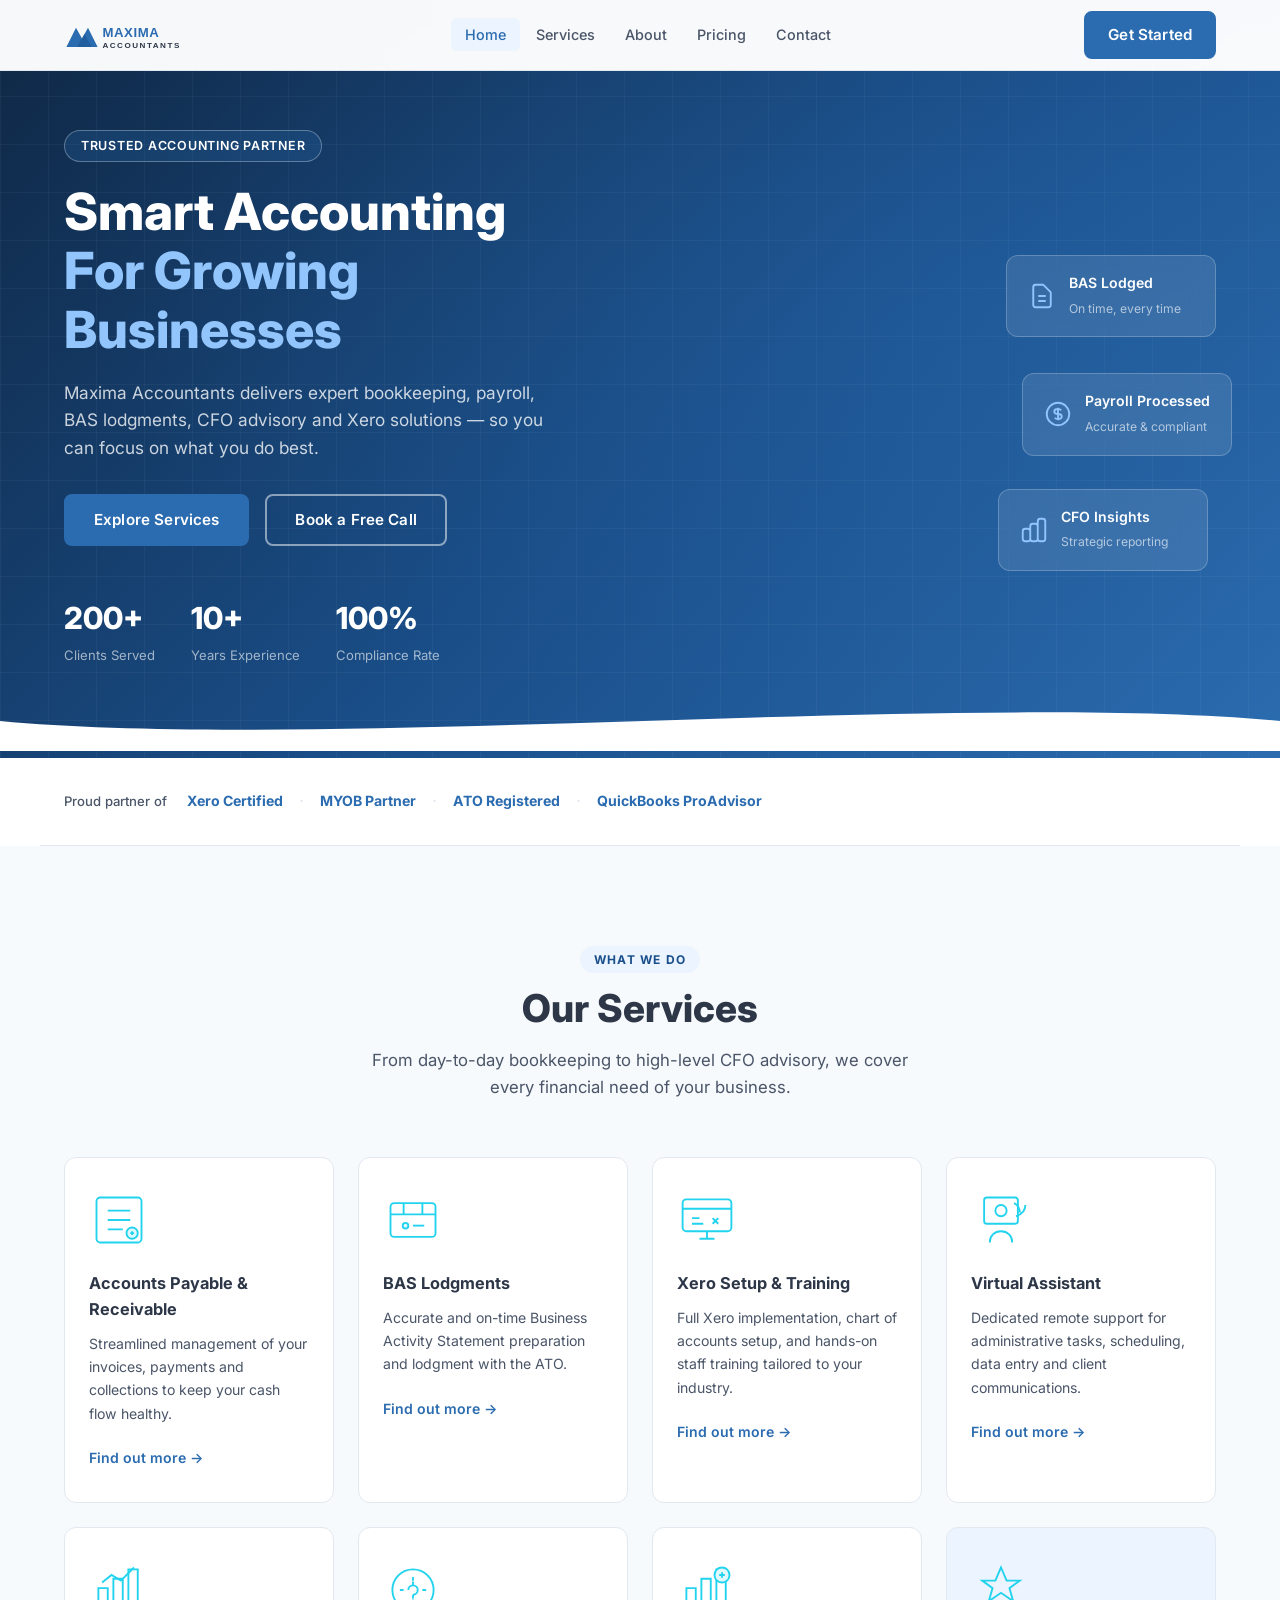
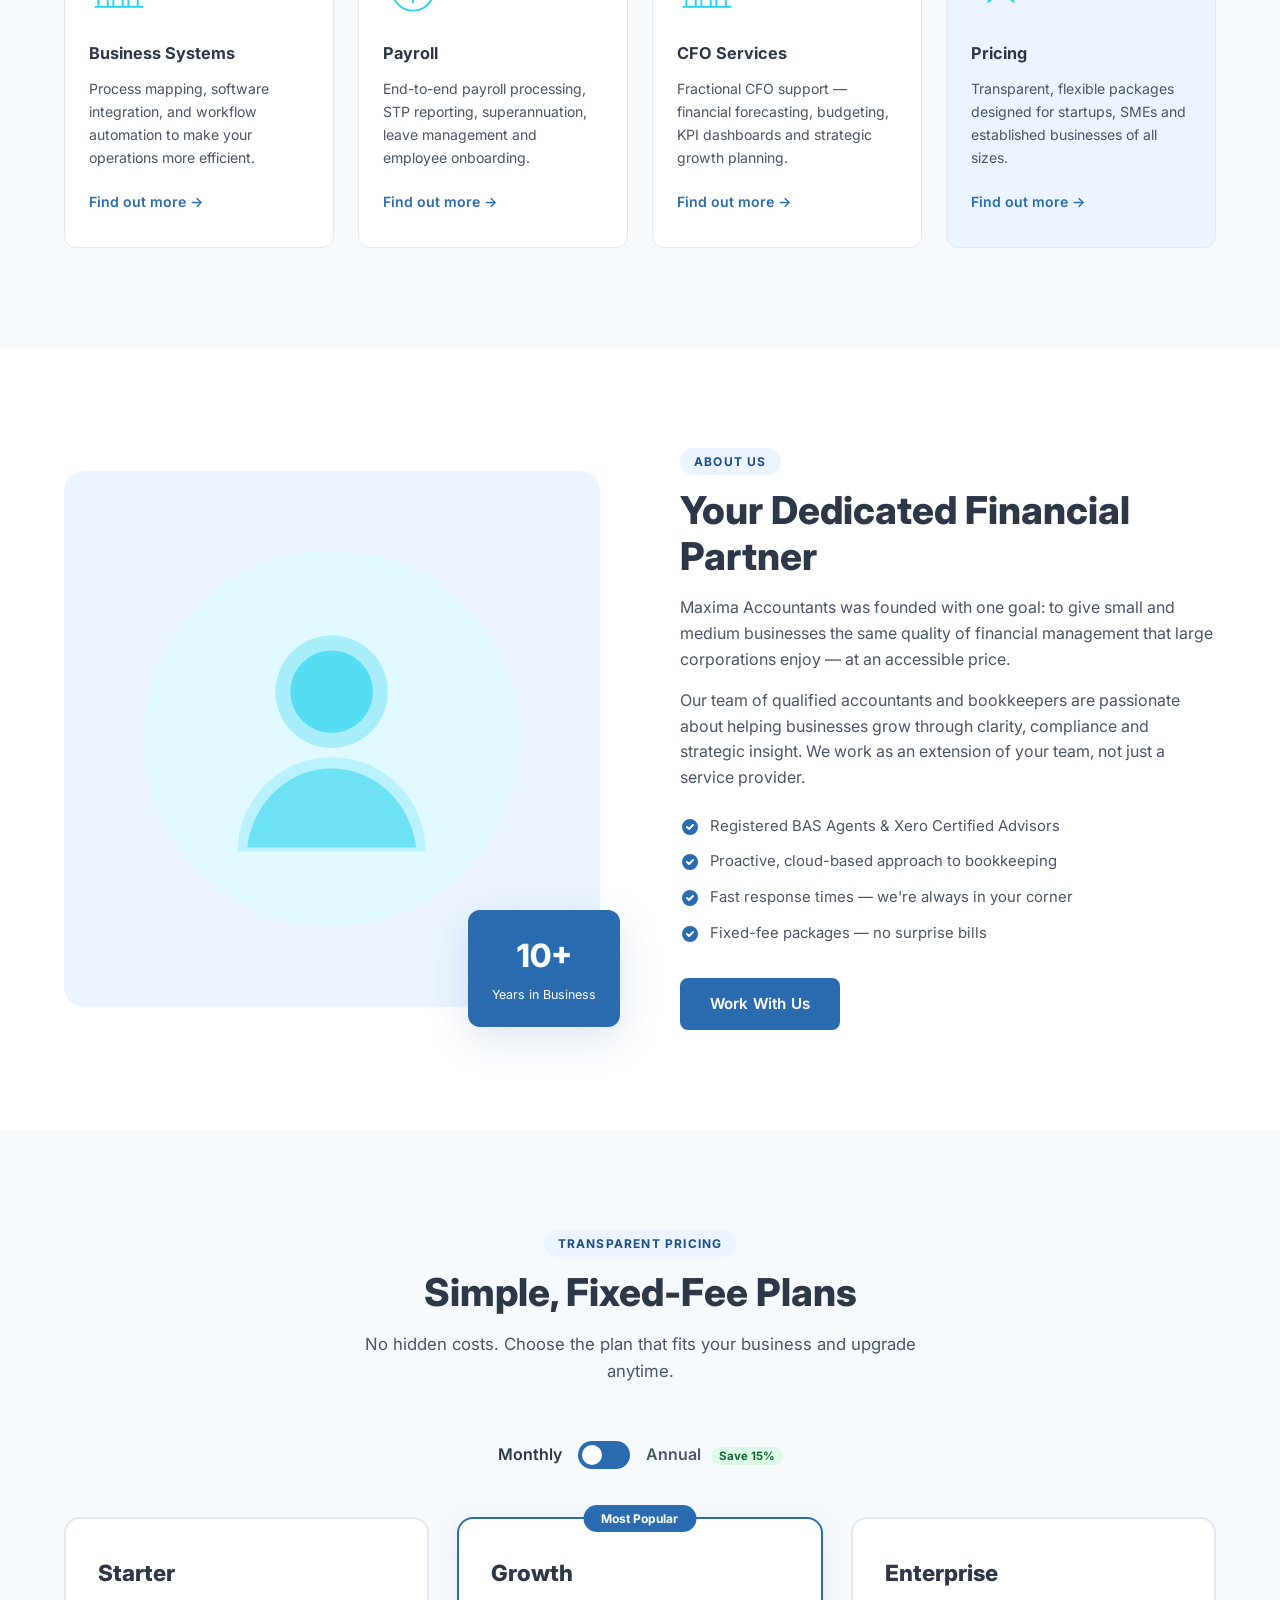
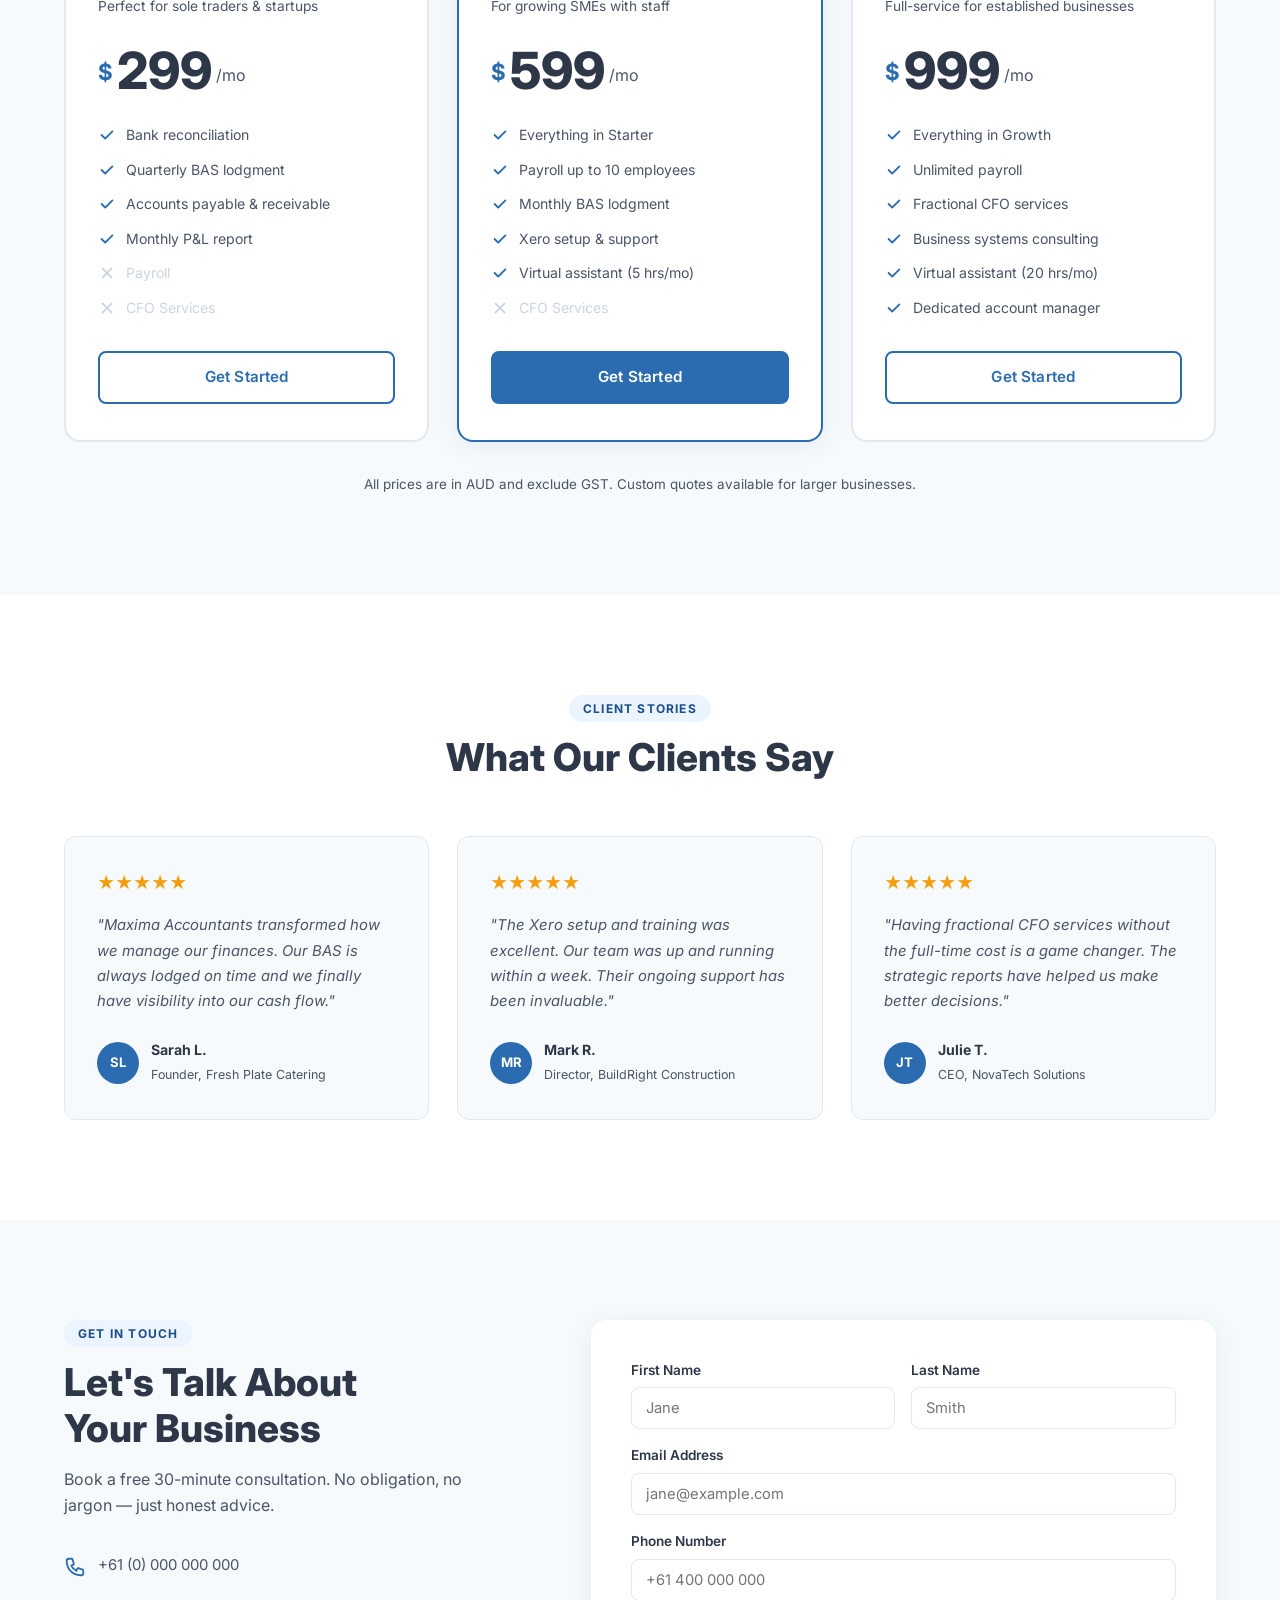
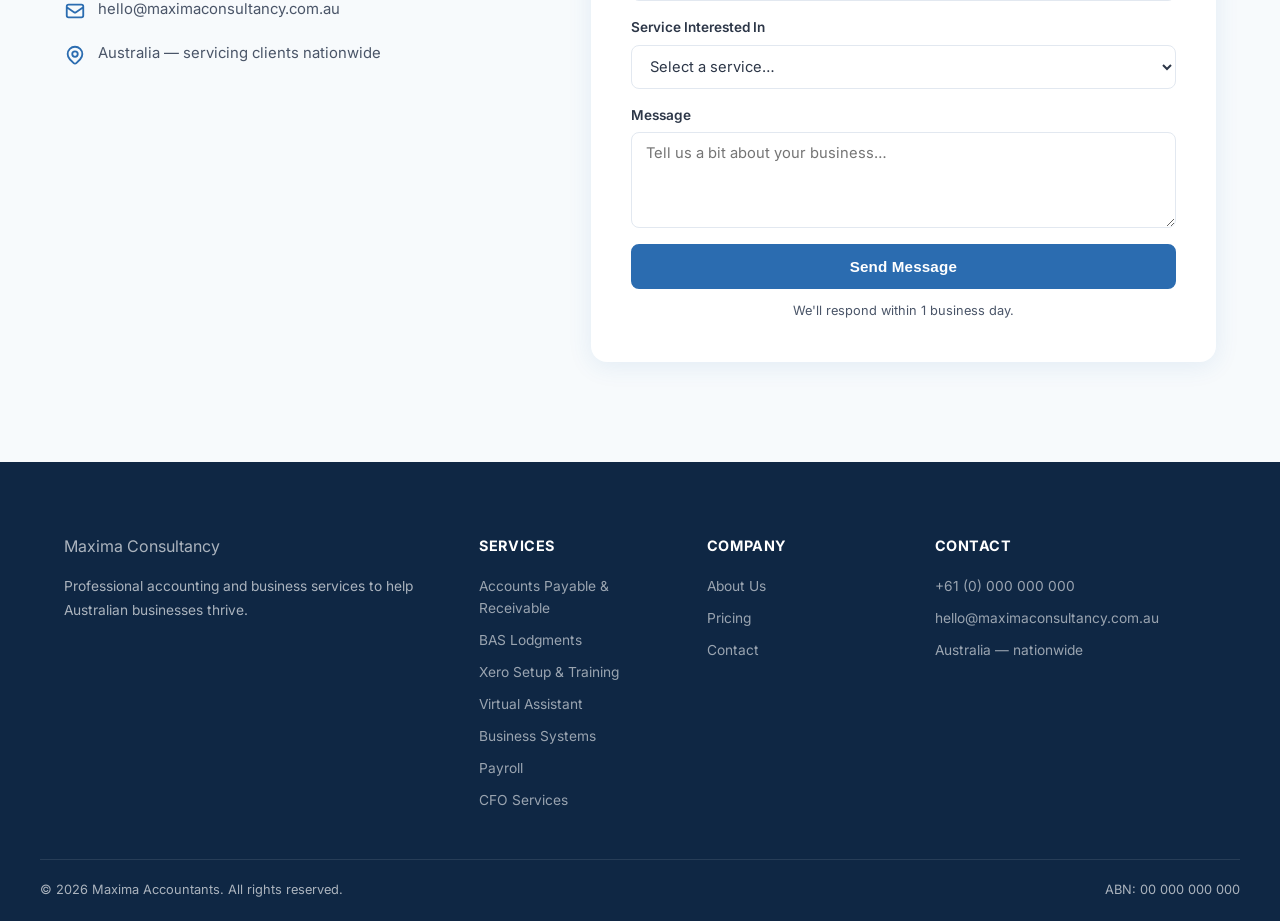
==== index.html @ d1ce7549 "Initial commit — Maxima Accountants website Full website with homepage, services tab page, and 7 ind" ====
<!DOCTYPE html>
<html lang="en">
<head>
  <meta charset="UTF-8" />
  <meta name="viewport" content="width=device-width, initial-scale=1.0"/>
  <title>Maxima Accountants – Accounting & Business Services</title>
  <meta name="description" content="Maxima Accountants provides professional accounting, bookkeeping, payroll, BAS lodgments, Xero setup, CFO services and more."/>
  <link rel="stylesheet" href="css/style.css"/>
  <link rel="preconnect" href="https://fonts.googleapis.com"/>
  <link href="https://fonts.googleapis.com/css2?family=Inter:wght@300;400;500;600;700;800&display=swap" rel="stylesheet"/>
</head>
<body>

  <!-- NAV -->
  <header class="header" id="header">
    <nav class="nav container">
      <a href="index.html" class="nav__logo">
        <img src="images/logo.svg" alt="Maxima Accountants" onerror="this.style.display='none';this.nextElementSibling.style.display='flex'"/>
        <span class="nav__logo-text" style="display:none">
          <span class="logo-max">MAXIMA</span>
          <small class="logo-sub">Accountants</small>
        </span>
      </a>
      <ul class="nav__menu" id="navMenu">
        <li><a href="#home" class="nav__link">Home</a></li>
        <li><a href="#services" class="nav__link">Services</a></li>
        <li><a href="#about" class="nav__link">About</a></li>
        <li><a href="#pricing" class="nav__link">Pricing</a></li>
        <li><a href="#contact" class="nav__link">Contact</a></li>
      </ul>
      <a href="#contact" class="btn btn--primary nav__cta">Get Started</a>
      <button class="nav__toggle" id="navToggle" aria-label="Toggle menu">
        <span></span><span></span><span></span>
      </button>
    </nav>
  </header>

  <!-- HERO -->
  <section class="hero" id="home">
    <div class="hero__bg"></div>
    <div class="container hero__content">
      <div class="hero__text">
        <span class="hero__badge">Trusted Accounting Partner</span>
        <h1 class="hero__title">Smart Accounting<br/><span>For Growing Businesses</span></h1>
        <p class="hero__desc">Maxima Accountants delivers expert bookkeeping, payroll, BAS lodgments, CFO advisory and Xero solutions — so you can focus on what you do best.</p>
        <div class="hero__actions">
          <a href="#services" class="btn btn--primary">Explore Services</a>
          <a href="#contact" class="btn btn--outline">Book a Free Call</a>
        </div>
        <div class="hero__stats">
          <div class="stat"><strong>200+</strong><span>Clients Served</span></div>
          <div class="stat"><strong>10+</strong><span>Years Experience</span></div>
          <div class="stat"><strong>100%</strong><span>Compliance Rate</span></div>
        </div>
      </div>
      <div class="hero__visual">
        <div class="hero__card hero__card--1">
          <svg viewBox="0 0 24 24" fill="none" stroke="currentColor" stroke-width="1.5"><path d="M9 12h6m-6 4h6m2 5H7a2 2 0 01-2-2V5a2 2 0 012-2h5.586a1 1 0 01.707.293l5.414 5.414a1 1 0 01.293.707V19a2 2 0 01-2 2z"/></svg>
          <div><strong>BAS Lodged</strong><small>On time, every time</small></div>
        </div>
        <div class="hero__card hero__card--2">
          <svg viewBox="0 0 24 24" fill="none" stroke="currentColor" stroke-width="1.5"><path d="M12 8c-1.657 0-3 .895-3 2s1.343 2 3 2 3 .895 3 2-1.343 2-3 2m0-8c1.11 0 2.08.402 2.599 1M12 8V7m0 1v8m0 0v1m0-1c-1.11 0-2.08-.402-2.599-1M21 12a9 9 0 11-18 0 9 9 0 0118 0z"/></svg>
          <div><strong>Payroll Processed</strong><small>Accurate & compliant</small></div>
        </div>
        <div class="hero__card hero__card--3">
          <svg viewBox="0 0 24 24" fill="none" stroke="currentColor" stroke-width="1.5"><path d="M9 19v-6a2 2 0 00-2-2H5a2 2 0 00-2 2v6a2 2 0 002 2h2a2 2 0 002-2zm0 0V9a2 2 0 012-2h2a2 2 0 012 2v10m-6 0a2 2 0 002 2h2a2 2 0 002-2m0 0V5a2 2 0 012-2h2a2 2 0 012 2v14a2 2 0 01-2 2h-2a2 2 0 01-2-2z"/></svg>
          <div><strong>CFO Insights</strong><small>Strategic reporting</small></div>
        </div>
      </div>
    </div>
    <div class="hero__wave">
      <svg viewBox="0 0 1440 80" preserveAspectRatio="none"><path d="M0,40 C360,80 1080,0 1440,40 L1440,80 L0,80 Z" fill="#ffffff"/></svg>
    </div>
  </section>

  <!-- TRUST BAR -->
  <section class="trust container">
    <p class="trust__label">Proud partner of</p>
    <div class="trust__logos">
      <span class="trust__logo">Xero Certified</span>
      <span class="trust__sep">·</span>
      <span class="trust__logo">MYOB Partner</span>
      <span class="trust__sep">·</span>
      <span class="trust__logo">ATO Registered</span>
      <span class="trust__sep">·</span>
      <span class="trust__logo">QuickBooks ProAdvisor</span>
    </div>
  </section>

  <!-- SERVICES -->
  <section class="services" id="services">
    <div class="container">
      <div class="section-header">
        <span class="section-badge">What We Do</span>
        <h2 class="section-title">Our Services</h2>
        <p class="section-desc">From day-to-day bookkeeping to high-level CFO advisory, we cover every financial need of your business.</p>
      </div>
      <div class="services__grid">

        <div class="service-card" data-service="accounts">
          <div class="service-card__icon">
            <svg viewBox="0 0 64 64" fill="none" stroke="#22d3ee" stroke-width="2">
              <rect x="8" y="8" width="48" height="48" rx="4"/>
              <path d="M20 32h24M20 22h24M20 42h16"/>
              <circle cx="46" cy="46" r="6" fill="#e0f9ff" stroke="#22d3ee"/>
              <path d="M44 46h4M46 44v4"/>
            </svg>
          </div>
          <h3>Accounts Payable &amp; Receivable</h3>
          <p>Streamlined management of your invoices, payments and collections to keep your cash flow healthy.</p>
          <a href="services/accounts.html" class="service-card__link">Find out more →</a>
        </div>

        <div class="service-card" data-service="bas">
          <div class="service-card__icon">
            <svg viewBox="0 0 64 64" fill="none" stroke="#22d3ee" stroke-width="2">
              <rect x="8" y="14" width="48" height="36" rx="4"/>
              <path d="M8 26h48M22 14v12M42 14v12"/>
              <circle cx="24" cy="38" r="3" fill="#e0f9ff" stroke="#22d3ee"/>
              <path d="M32 38h12"/>
            </svg>
          </div>
          <h3>BAS Lodgments</h3>
          <p>Accurate and on-time Business Activity Statement preparation and lodgment with the ATO.</p>
          <a href="services/bas.html" class="service-card__link">Find out more →</a>
        </div>

        <div class="service-card" data-service="xero">
          <div class="service-card__icon">
            <svg viewBox="0 0 64 64" fill="none" stroke="#22d3ee" stroke-width="2">
              <rect x="6" y="10" width="52" height="34" rx="4"/>
              <path d="M6 20h52M16 30h8M16 36h12M38 30l6 6M44 30l-6 6"/>
              <path d="M24 52h16M32 44v8"/>
            </svg>
          </div>
          <h3>Xero Setup &amp; Training</h3>
          <p>Full Xero implementation, chart of accounts setup, and hands-on staff training tailored to your industry.</p>
          <a href="services/xero.html" class="service-card__link">Find out more →</a>
        </div>

        <div class="service-card" data-service="virtual">
          <div class="service-card__icon">
            <svg viewBox="0 0 64 64" fill="none" stroke="#22d3ee" stroke-width="2">
              <rect x="14" y="8" width="36" height="28" rx="3"/>
              <circle cx="32" cy="22" r="6"/>
              <path d="M20 56c0-7 5-12 12-12s12 5 12 12"/>
              <path d="M46 14c4 2 6 6 6 10M48 28c6-2 10-6 10-12"/>
            </svg>
          </div>
          <h3>Virtual Assistant</h3>
          <p>Dedicated remote support for administrative tasks, scheduling, data entry and client communications.</p>
          <a href="services/virtual.html" class="service-card__link">Find out more →</a>
        </div>

        <div class="service-card" data-service="business">
          <div class="service-card__icon">
            <svg viewBox="0 0 64 64" fill="none" stroke="#22d3ee" stroke-width="2">
              <path d="M10 50 L10 30 L20 30 L20 50"/>
              <path d="M26 50 L26 20 L36 20 L36 50"/>
              <path d="M42 50 L42 10 L52 10 L52 50"/>
              <path d="M6 50h52"/>
              <path d="M14 24l10-8 10 6 14-14"/>
            </svg>
          </div>
          <h3>Business Systems</h3>
          <p>Process mapping, software integration, and workflow automation to make your operations more efficient.</p>
          <a href="services/business.html" class="service-card__link">Find out more →</a>
        </div>

        <div class="service-card" data-service="payroll">
          <div class="service-card__icon">
            <svg viewBox="0 0 64 64" fill="none" stroke="#22d3ee" stroke-width="2">
              <circle cx="32" cy="32" r="22"/>
              <path d="M32 18v4M32 42v4M18 32h4M42 32h4"/>
              <path d="M27 32c0-2.8 2.2-5 5-5s5 2.2 5 5-2.2 5-5 5"/>
              <path d="M32 27v-4M32 41v-4"/>
            </svg>
          </div>
          <h3>Payroll</h3>
          <p>End-to-end payroll processing, STP reporting, superannuation, leave management and employee onboarding.</p>
          <a href="services/payroll.html" class="service-card__link">Find out more →</a>
        </div>

        <div class="service-card" data-service="cfo">
          <div class="service-card__icon">
            <svg viewBox="0 0 64 64" fill="none" stroke="#22d3ee" stroke-width="2">
              <path d="M10 50 L10 30 L20 30 L20 50"/>
              <path d="M26 50 L26 20 L36 20 L36 50"/>
              <path d="M42 50 L42 10 L52 10 L52 50"/>
              <path d="M6 50h52"/>
              <circle cx="48" cy="16" r="8" fill="#e0f9ff" stroke="#22d3ee"/>
              <path d="M45 16h6M48 13v6"/>
            </svg>
          </div>
          <h3>CFO Services</h3>
          <p>Fractional CFO support — financial forecasting, budgeting, KPI dashboards and strategic growth planning.</p>
          <a href="services/cfo.html" class="service-card__link">Find out more →</a>
        </div>

        <div class="service-card service-card--cta" data-service="pricing">
          <div class="service-card__icon">
            <svg viewBox="0 0 64 64" fill="none" stroke="#22d3ee" stroke-width="2">
              <path d="M32 8l6 14h14l-11 8 4 14-13-9-13 9 4-14L12 22h14z"/>
            </svg>
          </div>
          <h3>Pricing</h3>
          <p>Transparent, flexible packages designed for startups, SMEs and established businesses of all sizes.</p>
          <a href="#pricing" class="service-card__link">Find out more →</a>
        </div>

      </div>
    </div>
  </section>

  <!-- ABOUT -->
  <section class="about" id="about">
    <div class="container about__grid">
      <div class="about__visual">
        <div class="about__img-wrap">
          <div class="about__img-placeholder">
            <svg viewBox="0 0 200 200" fill="none">
              <circle cx="100" cy="100" r="100" fill="#e0f9ff"/>
              <circle cx="100" cy="75" r="30" fill="#22d3ee" opacity=".3"/>
              <path d="M50 160c0-27.6 22.4-50 50-50s50 22.4 50 50" fill="#22d3ee" opacity=".2"/>
              <circle cx="100" cy="75" r="22" fill="#22d3ee" opacity=".6"/>
              <path d="M55 158c3-24 22-42 45-42s42 18 45 42" fill="#22d3ee" opacity=".5"/>
            </svg>
          </div>
          <div class="about__badge-float">
            <strong>10+</strong><span>Years in Business</span>
          </div>
        </div>
      </div>
      <div class="about__text">
        <span class="section-badge">About Us</span>
        <h2 class="section-title">Your Dedicated Financial Partner</h2>
        <p>Maxima Accountants was founded with one goal: to give small and medium businesses the same quality of financial management that large corporations enjoy — at an accessible price.</p>
        <p>Our team of qualified accountants and bookkeepers are passionate about helping businesses grow through clarity, compliance and strategic insight. We work as an extension of your team, not just a service provider.</p>
        <ul class="about__list">
          <li>
            <svg viewBox="0 0 20 20" fill="currentColor"><path fill-rule="evenodd" d="M10 18a8 8 0 100-16 8 8 0 000 16zm3.707-9.293a1 1 0 00-1.414-1.414L9 10.586 7.707 9.293a1 1 0 00-1.414 1.414l2 2a1 1 0 001.414 0l4-4z" clip-rule="evenodd"/></svg>
            Registered BAS Agents &amp; Xero Certified Advisors
          </li>
          <li>
            <svg viewBox="0 0 20 20" fill="currentColor"><path fill-rule="evenodd" d="M10 18a8 8 0 100-16 8 8 0 000 16zm3.707-9.293a1 1 0 00-1.414-1.414L9 10.586 7.707 9.293a1 1 0 00-1.414 1.414l2 2a1 1 0 001.414 0l4-4z" clip-rule="evenodd"/></svg>
            Proactive, cloud-based approach to bookkeeping
          </li>
          <li>
            <svg viewBox="0 0 20 20" fill="currentColor"><path fill-rule="evenodd" d="M10 18a8 8 0 100-16 8 8 0 000 16zm3.707-9.293a1 1 0 00-1.414-1.414L9 10.586 7.707 9.293a1 1 0 00-1.414 1.414l2 2a1 1 0 001.414 0l4-4z" clip-rule="evenodd"/></svg>
            Fast response times — we're always in your corner
          </li>
          <li>
            <svg viewBox="0 0 20 20" fill="currentColor"><path fill-rule="evenodd" d="M10 18a8 8 0 100-16 8 8 0 000 16zm3.707-9.293a1 1 0 00-1.414-1.414L9 10.586 7.707 9.293a1 1 0 00-1.414 1.414l2 2a1 1 0 001.414 0l4-4z" clip-rule="evenodd"/></svg>
            Fixed-fee packages — no surprise bills
          </li>
        </ul>
        <a href="#contact" class="btn btn--primary">Work With Us</a>
      </div>
    </div>
  </section>

  <!-- PRICING -->
  <section class="pricing" id="pricing">
    <div class="container">
      <div class="section-header">
        <span class="section-badge">Transparent Pricing</span>
        <h2 class="section-title">Simple, Fixed-Fee Plans</h2>
        <p class="section-desc">No hidden costs. Choose the plan that fits your business and upgrade anytime.</p>
      </div>
      <div class="pricing__toggle">
        <span class="toggle-label active" id="monthlyLabel">Monthly</span>
        <label class="toggle-switch">
          <input type="checkbox" id="billingToggle"/>
          <span class="toggle-slider"></span>
        </label>
        <span class="toggle-label" id="annualLabel">Annual <em class="save-badge">Save 15%</em></span>
      </div>
      <div class="pricing__grid">
        <div class="pricing-card">
          <div class="pricing-card__header">
            <h3>Starter</h3>
            <p>Perfect for sole traders &amp; startups</p>
          </div>
          <div class="pricing-card__price">
            <span class="currency">$</span>
            <span class="amount" data-monthly="299" data-annual="254">299</span>
            <span class="period">/mo</span>
          </div>
          <ul class="pricing-card__features">
            <li><svg viewBox="0 0 20 20" fill="currentColor"><path fill-rule="evenodd" d="M16.707 5.293a1 1 0 010 1.414l-8 8a1 1 0 01-1.414 0l-4-4a1 1 0 011.414-1.414L8 12.586l7.293-7.293a1 1 0 011.414 0z" clip-rule="evenodd"/></svg>Bank reconciliation</li>
            <li><svg viewBox="0 0 20 20" fill="currentColor"><path fill-rule="evenodd" d="M16.707 5.293a1 1 0 010 1.414l-8 8a1 1 0 01-1.414 0l-4-4a1 1 0 011.414-1.414L8 12.586l7.293-7.293a1 1 0 011.414 0z" clip-rule="evenodd"/></svg>Quarterly BAS lodgment</li>
            <li><svg viewBox="0 0 20 20" fill="currentColor"><path fill-rule="evenodd" d="M16.707 5.293a1 1 0 010 1.414l-8 8a1 1 0 01-1.414 0l-4-4a1 1 0 011.414-1.414L8 12.586l7.293-7.293a1 1 0 011.414 0z" clip-rule="evenodd"/></svg>Accounts payable &amp; receivable</li>
            <li><svg viewBox="0 0 20 20" fill="currentColor"><path fill-rule="evenodd" d="M16.707 5.293a1 1 0 010 1.414l-8 8a1 1 0 01-1.414 0l-4-4a1 1 0 011.414-1.414L8 12.586l7.293-7.293a1 1 0 011.414 0z" clip-rule="evenodd"/></svg>Monthly P&amp;L report</li>
            <li class="disabled"><svg viewBox="0 0 20 20" fill="currentColor"><path fill-rule="evenodd" d="M4.293 4.293a1 1 0 011.414 0L10 8.586l4.293-4.293a1 1 0 111.414 1.414L11.414 10l4.293 4.293a1 1 0 01-1.414 1.414L10 11.414l-4.293 4.293a1 1 0 01-1.414-1.414L8.586 10 4.293 5.707a1 1 0 010-1.414z" clip-rule="evenodd"/></svg>Payroll</li>
            <li class="disabled"><svg viewBox="0 0 20 20" fill="currentColor"><path fill-rule="evenodd" d="M4.293 4.293a1 1 0 011.414 0L10 8.586l4.293-4.293a1 1 0 111.414 1.414L11.414 10l4.293 4.293a1 1 0 01-1.414 1.414L10 11.414l-4.293 4.293a1 1 0 01-1.414-1.414L8.586 10 4.293 5.707a1 1 0 010-1.414z" clip-rule="evenodd"/></svg>CFO Services</li>
          </ul>
          <a href="#contact" class="btn btn--outline btn--full">Get Started</a>
        </div>

        <div class="pricing-card pricing-card--popular">
          <div class="popular-badge">Most Popular</div>
          <div class="pricing-card__header">
            <h3>Growth</h3>
            <p>For growing SMEs with staff</p>
          </div>
          <div class="pricing-card__price">
            <span class="currency">$</span>
            <span class="amount" data-monthly="599" data-annual="509">599</span>
            <span class="period">/mo</span>
          </div>
          <ul class="pricing-card__features">
            <li><svg viewBox="0 0 20 20" fill="currentColor"><path fill-rule="evenodd" d="M16.707 5.293a1 1 0 010 1.414l-8 8a1 1 0 01-1.414 0l-4-4a1 1 0 011.414-1.414L8 12.586l7.293-7.293a1 1 0 011.414 0z" clip-rule="evenodd"/></svg>Everything in Starter</li>
            <li><svg viewBox="0 0 20 20" fill="currentColor"><path fill-rule="evenodd" d="M16.707 5.293a1 1 0 010 1.414l-8 8a1 1 0 01-1.414 0l-4-4a1 1 0 011.414-1.414L8 12.586l7.293-7.293a1 1 0 011.414 0z" clip-rule="evenodd"/></svg>Payroll up to 10 employees</li>
            <li><svg viewBox="0 0 20 20" fill="currentColor"><path fill-rule="evenodd" d="M16.707 5.293a1 1 0 010 1.414l-8 8a1 1 0 01-1.414 0l-4-4a1 1 0 011.414-1.414L8 12.586l7.293-7.293a1 1 0 011.414 0z" clip-rule="evenodd"/></svg>Monthly BAS lodgment</li>
            <li><svg viewBox="0 0 20 20" fill="currentColor"><path fill-rule="evenodd" d="M16.707 5.293a1 1 0 010 1.414l-8 8a1 1 0 01-1.414 0l-4-4a1 1 0 011.414-1.414L8 12.586l7.293-7.293a1 1 0 011.414 0z" clip-rule="evenodd"/></svg>Xero setup &amp; support</li>
            <li><svg viewBox="0 0 20 20" fill="currentColor"><path fill-rule="evenodd" d="M16.707 5.293a1 1 0 010 1.414l-8 8a1 1 0 01-1.414 0l-4-4a1 1 0 011.414-1.414L8 12.586l7.293-7.293a1 1 0 011.414 0z" clip-rule="evenodd"/></svg>Virtual assistant (5 hrs/mo)</li>
            <li class="disabled"><svg viewBox="0 0 20 20" fill="currentColor"><path fill-rule="evenodd" d="M4.293 4.293a1 1 0 011.414 0L10 8.586l4.293-4.293a1 1 0 111.414 1.414L11.414 10l4.293 4.293a1 1 0 01-1.414 1.414L10 11.414l-4.293 4.293a1 1 0 01-1.414-1.414L8.586 10 4.293 5.707a1 1 0 010-1.414z" clip-rule="evenodd"/></svg>CFO Services</li>
          </ul>
          <a href="#contact" class="btn btn--primary btn--full">Get Started</a>
        </div>

        <div class="pricing-card">
          <div class="pricing-card__header">
            <h3>Enterprise</h3>
            <p>Full-service for established businesses</p>
          </div>
          <div class="pricing-card__price">
            <span class="currency">$</span>
            <span class="amount" data-monthly="999" data-annual="849">999</span>
            <span class="period">/mo</span>
          </div>
          <ul class="pricing-card__features">
            <li><svg viewBox="0 0 20 20" fill="currentColor"><path fill-rule="evenodd" d="M16.707 5.293a1 1 0 010 1.414l-8 8a1 1 0 01-1.414 0l-4-4a1 1 0 011.414-1.414L8 12.586l7.293-7.293a1 1 0 011.414 0z" clip-rule="evenodd"/></svg>Everything in Growth</li>
            <li><svg viewBox="0 0 20 20" fill="currentColor"><path fill-rule="evenodd" d="M16.707 5.293a1 1 0 010 1.414l-8 8a1 1 0 01-1.414 0l-4-4a1 1 0 011.414-1.414L8 12.586l7.293-7.293a1 1 0 011.414 0z" clip-rule="evenodd"/></svg>Unlimited payroll</li>
            <li><svg viewBox="0 0 20 20" fill="currentColor"><path fill-rule="evenodd" d="M16.707 5.293a1 1 0 010 1.414l-8 8a1 1 0 01-1.414 0l-4-4a1 1 0 011.414-1.414L8 12.586l7.293-7.293a1 1 0 011.414 0z" clip-rule="evenodd"/></svg>Fractional CFO services</li>
            <li><svg viewBox="0 0 20 20" fill="currentColor"><path fill-rule="evenodd" d="M16.707 5.293a1 1 0 010 1.414l-8 8a1 1 0 01-1.414 0l-4-4a1 1 0 011.414-1.414L8 12.586l7.293-7.293a1 1 0 011.414 0z" clip-rule="evenodd"/></svg>Business systems consulting</li>
            <li><svg viewBox="0 0 20 20" fill="currentColor"><path fill-rule="evenodd" d="M16.707 5.293a1 1 0 010 1.414l-8 8a1 1 0 01-1.414 0l-4-4a1 1 0 011.414-1.414L8 12.586l7.293-7.293a1 1 0 011.414 0z" clip-rule="evenodd"/></svg>Virtual assistant (20 hrs/mo)</li>
            <li><svg viewBox="0 0 20 20" fill="currentColor"><path fill-rule="evenodd" d="M16.707 5.293a1 1 0 010 1.414l-8 8a1 1 0 01-1.414 0l-4-4a1 1 0 011.414-1.414L8 12.586l7.293-7.293a1 1 0 011.414 0z" clip-rule="evenodd"/></svg>Dedicated account manager</li>
          </ul>
          <a href="#contact" class="btn btn--outline btn--full">Get Started</a>
        </div>
      </div>
      <p class="pricing__note">All prices are in AUD and exclude GST. Custom quotes available for larger businesses.</p>
    </div>
  </section>

  <!-- TESTIMONIALS -->
  <section class="testimonials">
    <div class="container">
      <div class="section-header">
        <span class="section-badge">Client Stories</span>
        <h2 class="section-title">What Our Clients Say</h2>
      </div>
      <div class="testimonials__grid">
        <div class="testimonial-card">
          <div class="stars">★★★★★</div>
          <p>"Maxima Accountants transformed how we manage our finances. Our BAS is always lodged on time and we finally have visibility into our cash flow."</p>
          <div class="testimonial-card__author">
            <div class="author-avatar">SL</div>
            <div><strong>Sarah L.</strong><small>Founder, Fresh Plate Catering</small></div>
          </div>
        </div>
        <div class="testimonial-card">
          <div class="stars">★★★★★</div>
          <p>"The Xero setup and training was excellent. Our team was up and running within a week. Their ongoing support has been invaluable."</p>
          <div class="testimonial-card__author">
            <div class="author-avatar">MR</div>
            <div><strong>Mark R.</strong><small>Director, BuildRight Construction</small></div>
          </div>
        </div>
        <div class="testimonial-card">
          <div class="stars">★★★★★</div>
          <p>"Having fractional CFO services without the full-time cost is a game changer. The strategic reports have helped us make better decisions."</p>
          <div class="testimonial-card__author">
            <div class="author-avatar">JT</div>
            <div><strong>Julie T.</strong><small>CEO, NovaTech Solutions</small></div>
          </div>
        </div>
      </div>
    </div>
  </section>

  <!-- CONTACT -->
  <section class="contact" id="contact">
    <div class="container contact__grid">
      <div class="contact__info">
        <span class="section-badge">Get In Touch</span>
        <h2 class="section-title">Let's Talk About<br/>Your Business</h2>
        <p>Book a free 30-minute consultation. No obligation, no jargon — just honest advice.</p>
        <div class="contact__details">
          <div class="contact__detail">
            <svg viewBox="0 0 24 24" fill="none" stroke="currentColor" stroke-width="2"><path d="M3 5a2 2 0 012-2h3.28a1 1 0 01.948.684l1.498 4.493a1 1 0 01-.502 1.21l-2.257 1.13a11.042 11.042 0 005.516 5.516l1.13-2.257a1 1 0 011.21-.502l4.493 1.498a1 1 0 01.684.949V19a2 2 0 01-2 2h-1C9.716 21 3 14.284 3 6V5z"/></svg>
            <span>+61 (0) 000 000 000</span>
          </div>
          <div class="contact__detail">
            <svg viewBox="0 0 24 24" fill="none" stroke="currentColor" stroke-width="2"><path d="M3 8l7.89 5.26a2 2 0 002.22 0L21 8M5 19h14a2 2 0 002-2V7a2 2 0 00-2-2H5a2 2 0 00-2 2v10a2 2 0 002 2z"/></svg>
            <span>hello@maximaconsultancy.com.au</span>
          </div>
          <div class="contact__detail">
            <svg viewBox="0 0 24 24" fill="none" stroke="currentColor" stroke-width="2"><path d="M17.657 16.657L13.414 20.9a1.998 1.998 0 01-2.827 0l-4.244-4.243a8 8 0 1111.314 0z"/><path d="M15 11a3 3 0 11-6 0 3 3 0 016 0z"/></svg>
            <span>Australia — servicing clients nationwide</span>
          </div>
        </div>
      </div>
      <form class="contact__form" id="contactForm" novalidate>
        <div class="form-row">
          <div class="form-group">
            <label for="firstName">First Name</label>
            <input type="text" id="firstName" name="firstName" placeholder="Jane" required/>
          </div>
          <div class="form-group">
            <label for="lastName">Last Name</label>
            <input type="text" id="lastName" name="lastName" placeholder="Smith" required/>
          </div>
        </div>
        <div class="form-group">
          <label for="email">Email Address</label>
          <input type="email" id="email" name="email" placeholder="jane@example.com" required/>
        </div>
        <div class="form-group">
          <label for="phone">Phone Number</label>
          <input type="tel" id="phone" name="phone" placeholder="+61 400 000 000"/>
        </div>
        <div class="form-group">
          <label for="service">Service Interested In</label>
          <select id="service" name="service">
            <option value="">Select a service…</option>
            <option>Accounts Payable &amp; Receivable</option>
            <option>BAS Lodgments</option>
            <option>Xero Setup &amp; Training</option>
            <option>Virtual Assistant</option>
            <option>Business Systems</option>
            <option>Payroll</option>
            <option>CFO Services</option>
            <option>Full-Service Package</option>
          </select>
        </div>
        <div class="form-group">
          <label for="message">Message</label>
          <textarea id="message" name="message" rows="4" placeholder="Tell us a bit about your business…"></textarea>
        </div>
        <button type="submit" class="btn btn--primary btn--full">Send Message</button>
        <p class="form-note">We'll respond within 1 business day.</p>
        <div class="form-success" id="formSuccess">
          <svg viewBox="0 0 20 20" fill="currentColor"><path fill-rule="evenodd" d="M10 18a8 8 0 100-16 8 8 0 000 16zm3.707-9.293a1 1 0 00-1.414-1.414L9 10.586 7.707 9.293a1 1 0 00-1.414 1.414l2 2a1 1 0 001.414 0l4-4z" clip-rule="evenodd"/></svg>
          Thank you! We'll be in touch soon.
        </div>
      </form>
    </div>
  </section>

  <!-- FOOTER -->
  <footer class="footer">
    <div class="container footer__grid">
      <div class="footer__brand">
        <a href="index.html" class="nav__logo">
          <span class="logo-max">Maxima</span><span class="logo-con"> Consultancy</span>
        </a>
        <p>Professional accounting and business services to help Australian businesses thrive.</p>
      </div>
      <div class="footer__col">
        <h4>Services</h4>
        <ul>
          <li><a href="services/accounts.html">Accounts Payable &amp; Receivable</a></li>
          <li><a href="services/bas.html">BAS Lodgments</a></li>
          <li><a href="services/xero.html">Xero Setup &amp; Training</a></li>
          <li><a href="services/virtual.html">Virtual Assistant</a></li>
          <li><a href="services/business.html">Business Systems</a></li>
          <li><a href="services/payroll.html">Payroll</a></li>
          <li><a href="services/cfo.html">CFO Services</a></li>
        </ul>
      </div>
      <div class="footer__col">
        <h4>Company</h4>
        <ul>
          <li><a href="#about">About Us</a></li>
          <li><a href="#pricing">Pricing</a></li>
          <li><a href="#contact">Contact</a></li>
        </ul>
      </div>
      <div class="footer__col">
        <h4>Contact</h4>
        <ul>
          <li>+61 (0) 000 000 000</li>
          <li>hello@maximaconsultancy.com.au</li>
          <li>Australia — nationwide</li>
        </ul>
      </div>
    </div>
    <div class="footer__bottom container">
      <p>&copy; 2026 Maxima Accountants. All rights reserved.</p>
      <p>ABN: 00 000 000 000</p>
    </div>
  </footer>

  <script src="js/main.js"></script>
</body>
</html>
---- css/style.css ----
/* ================================================================
   MAXIMA ACCOUNTANTS — Brand Color System
   Primary Blue   : #2B6CB0  (logo M-mark & MAXIMA wordmark)
   Dark Blue      : #1A4F8A  (hover / depth)
   Light Blue     : #EBF4FF  (backgrounds / tints)
   Charcoal       : #2D3748  (ACCOUNTANTS text / headings)
   Slate          : #4A5568  (body copy)
   Border         : #E2E8F0
   ================================================================ */

/* ===== RESET ===== */
*, *::before, *::after { box-sizing: border-box; margin: 0; padding: 0; }
html { scroll-behavior: smooth; font-size: 16px; }
body { font-family: 'Inter', sans-serif; color: #2D3748; background: #fff; line-height: 1.6; }
a { text-decoration: none; color: inherit; }
ul { list-style: none; }
img { max-width: 100%; display: block; }

/* ===== BRAND TOKENS ===== */
:root {
  --blue:        #2B6CB0;
  --blue-dark:   #1A4F8A;
  --blue-mid:    #2563EB;
  --blue-light:  #EBF4FF;
  --blue-tint:   #DBEAFE;
  --charcoal:    #2D3748;
  --slate:       #4A5568;
  --light:       #F7FAFC;
  --border:      #E2E8F0;
  --white:       #ffffff;
  --radius:      12px;
  --shadow:      0 4px 24px rgba(43,108,176,0.10);
  --shadow-lg:   0 12px 40px rgba(43,108,176,0.16);
}

/* ===== CONTAINER ===== */
.container { max-width: 1200px; margin: 0 auto; padding: 0 24px; }

/* ===== BUTTONS ===== */
.btn {
  display: inline-flex; align-items: center; justify-content: center;
  padding: 12px 28px; border-radius: 8px; font-weight: 600; font-size: 0.95rem;
  cursor: pointer; border: 2px solid transparent; transition: all 0.2s ease;
  letter-spacing: 0.01em;
}
.btn--primary  { background: var(--blue); color: #fff; border-color: var(--blue); }
.btn--primary:hover  { background: var(--blue-dark); border-color: var(--blue-dark); transform: translateY(-2px); box-shadow: 0 6px 20px rgba(43,108,176,0.35); }
.btn--outline  { background: transparent; color: var(--blue); border-color: var(--blue); }
.btn--outline:hover { background: var(--blue-light); transform: translateY(-2px); }
.btn--full { width: 100%; }

/* ===== SECTION COMMON ===== */
.section-badge {
  display: inline-block; background: var(--blue-light); color: var(--blue-dark);
  font-size: 0.75rem; font-weight: 700; letter-spacing: 0.1em; text-transform: uppercase;
  padding: 4px 14px; border-radius: 20px; margin-bottom: 12px;
}
.section-title { font-size: clamp(1.75rem, 3vw, 2.4rem); font-weight: 800; color: var(--charcoal); line-height: 1.2; margin-bottom: 16px; }
.section-desc  { color: var(--slate); max-width: 560px; font-size: 1.05rem; }
.section-header { text-align: center; margin-bottom: 56px; }
.section-header .section-desc { margin: 0 auto; }

/* ===== HEADER / NAV ===== */
.header {
  position: fixed; top: 0; left: 0; right: 0; z-index: 1000;
  background: rgba(255,255,255,0.97); backdrop-filter: blur(12px);
  border-bottom: 1px solid var(--border); transition: box-shadow 0.2s;
}
.header.scrolled { box-shadow: var(--shadow); }
.nav { display: flex; align-items: center; gap: 24px; height: 70px; }

/* Logo */
.nav__logo { display: flex; align-items: center; flex-shrink: 0; }
.nav__logo img { height: 48px; width: auto; }
/* Fallback text logo if image missing */
.nav__logo-text .logo-max { color: var(--blue); font-size: 1.25rem; font-weight: 900; letter-spacing: 0.04em; }
.nav__logo-text .logo-sub { display: block; color: var(--charcoal); font-size: 0.6rem; font-weight: 700; letter-spacing: 0.22em; text-transform: uppercase; margin-top: -2px; }

.nav__menu { display: flex; gap: 2px; margin: 0 auto; }
.nav__link {
  padding: 8px 14px; border-radius: 6px; font-size: 0.9rem; font-weight: 500;
  color: var(--slate); transition: all 0.15s;
}
.nav__link:hover, .nav__link.active { color: var(--blue); background: var(--blue-light); }
.nav__cta { margin-left: 8px; flex-shrink: 0; padding: 10px 22px; }
.nav__toggle { display: none; flex-direction: column; gap: 5px; background: none; border: none; cursor: pointer; padding: 4px; }
.nav__toggle span { display: block; width: 24px; height: 2px; background: var(--charcoal); border-radius: 2px; transition: all 0.3s; }

/* ===== HERO ===== */
.hero {
  position: relative;
  background: linear-gradient(135deg, #0F2744 0%, #1A4F8A 55%, #2B6CB0 100%);
  padding: 130px 0 90px; overflow: hidden;
}
.hero__bg {
  position: absolute; inset: 0;
  background: radial-gradient(ellipse at 75% 40%, rgba(43,108,176,0.25) 0%, transparent 65%);
  pointer-events: none;
}
/* subtle grid pattern */
.hero::before {
  content: ''; position: absolute; inset: 0;
  background-image: linear-gradient(rgba(255,255,255,0.04) 1px, transparent 1px),
                    linear-gradient(90deg, rgba(255,255,255,0.04) 1px, transparent 1px);
  background-size: 48px 48px; pointer-events: none;
}
.hero__content { display: grid; grid-template-columns: 1fr 1fr; gap: 60px; align-items: center; position: relative; }
.hero__badge {
  display: inline-block;
  background: rgba(43,108,176,0.25); border: 1px solid rgba(255,255,255,0.3);
  color: #fff; font-size: 0.78rem; font-weight: 600; letter-spacing: 0.06em;
  text-transform: uppercase; padding: 5px 16px; border-radius: 20px; margin-bottom: 20px;
}
.hero__title { font-size: clamp(2rem, 4vw, 3.2rem); font-weight: 800; color: #fff; line-height: 1.15; margin-bottom: 20px; }
.hero__title span { color: #93C5FD; }
.hero__desc { color: rgba(255,255,255,0.78); font-size: 1.08rem; margin-bottom: 32px; max-width: 480px; }
.hero__actions { display: flex; gap: 16px; margin-bottom: 48px; flex-wrap: wrap; }
.hero__actions .btn--outline { border-color: rgba(255,255,255,0.5); color: #fff; }
.hero__actions .btn--outline:hover { background: rgba(255,255,255,0.12); }
.hero__stats { display: flex; gap: 36px; }
.stat strong { display: block; font-size: 1.9rem; font-weight: 800; color: #fff; }
.stat span { font-size: 0.82rem; color: rgba(255,255,255,0.6); }

/* Hero visual cards */
.hero__visual { position: relative; display: flex; align-items: center; justify-content: center; min-height: 320px; }
.hero__card {
  position: absolute;
  background: rgba(255,255,255,0.10); backdrop-filter: blur(14px);
  border: 1px solid rgba(255,255,255,0.22); border-radius: var(--radius);
  padding: 16px 20px; display: flex; align-items: center; gap: 12px;
  color: #fff; min-width: 210px;
}
.hero__card svg { width: 30px; height: 30px; color: #93C5FD; flex-shrink: 0; }
.hero__card div strong { display: block; font-weight: 600; font-size: 0.88rem; }
.hero__card div small { font-size: 0.76rem; color: rgba(255,255,255,0.62); }
.hero__card--1 { top: 5%;  right: 0; }
.hero__card--2 { top: 42%; right: -16px; }
.hero__card--3 { top: 78%; right: 8px; }
.hero__wave { position: absolute; bottom: -1px; left: 0; right: 0; }
.hero__wave svg { width: 100%; height: 60px; }

/* ===== TRUST BAR ===== */
.trust {
  padding: 28px 24px; display: flex; align-items: center; gap: 20px; flex-wrap: wrap;
  border-bottom: 1px solid var(--border); background: var(--white);
}
.trust__label { color: var(--slate); font-size: 0.82rem; font-weight: 500; }
.trust__logos { display: flex; align-items: center; gap: 16px; flex-wrap: wrap; }
.trust__logo { font-weight: 700; font-size: 0.88rem; color: var(--blue); }
.trust__sep  { color: var(--border); font-size: 1.2rem; }

/* ===== SERVICES GRID ===== */
.services { padding: 100px 0; background: var(--light); }
.services__grid { display: grid; grid-template-columns: repeat(4, 1fr); gap: 24px; }
.service-card {
  background: var(--white); border: 1.5px solid var(--border); border-radius: var(--radius);
  padding: 32px 24px; transition: all 0.25s ease;
}
.service-card:hover { border-color: var(--blue); box-shadow: var(--shadow-lg); transform: translateY(-5px); }
.service-card__icon { width: 60px; height: 60px; margin-bottom: 20px; }
.service-card__icon svg { width: 100%; height: 100%; }
.service-card h3 { font-size: 1.02rem; font-weight: 700; color: var(--charcoal); margin-bottom: 10px; }
.service-card p  { font-size: 0.88rem; color: var(--slate); margin-bottom: 20px; line-height: 1.65; }
.service-card__link { color: var(--blue); font-size: 0.88rem; font-weight: 600; transition: color 0.2s; }
.service-card__link:hover { color: var(--blue-dark); }
.service-card--cta { background: var(--blue-light); }

/* ===== ABOUT ===== */
.about { padding: 100px 0; background: var(--white); }
.about__grid { display: grid; grid-template-columns: 1fr 1fr; gap: 80px; align-items: center; }
.about__img-placeholder {
  border-radius: 20px; overflow: hidden; background: var(--blue-light);
  aspect-ratio: 1; display: flex; align-items: center; justify-content: center;
}
.about__img-placeholder svg { width: 70%; height: 70%; }
.about__badge-float {
  position: absolute; bottom: -20px; right: -20px;
  background: var(--blue); color: #fff; border-radius: var(--radius);
  padding: 20px 24px; text-align: center; box-shadow: var(--shadow-lg);
}
.about__badge-float strong { display: block; font-size: 2rem; font-weight: 800; }
.about__badge-float span   { font-size: 0.78rem; }
.about__img-wrap { position: relative; }
.about__text p { color: var(--slate); margin-bottom: 16px; }
.about__list { margin: 24px 0 32px; display: flex; flex-direction: column; gap: 12px; }
.about__list li { display: flex; align-items: flex-start; gap: 10px; color: var(--slate); font-size: 0.93rem; }
.about__list li svg { width: 20px; height: 20px; color: var(--blue); flex-shrink: 0; margin-top: 2px; }

/* ===== PRICING ===== */
.pricing { padding: 100px 0; background: var(--light); }
.pricing__toggle { display: flex; align-items: center; justify-content: center; gap: 16px; margin-bottom: 48px; }
.toggle-label { font-weight: 600; color: var(--slate); }
.toggle-label.active { color: var(--charcoal); }
.toggle-switch { position: relative; display: inline-block; width: 52px; height: 28px; }
.toggle-switch input { opacity: 0; width: 0; height: 0; }
.toggle-slider { position: absolute; inset: 0; background: var(--blue); border-radius: 28px; cursor: pointer; transition: 0.3s; }
.toggle-slider::before { content: ''; position: absolute; width: 20px; height: 20px; left: 4px; bottom: 4px; background: #fff; border-radius: 50%; transition: 0.3s; }
input:checked + .toggle-slider::before { transform: translateX(24px); }
.save-badge { background: #DCFCE7; color: #166534; font-size: 0.72rem; font-weight: 700; padding: 2px 8px; border-radius: 10px; margin-left: 6px; font-style: normal; }

.pricing__grid { display: grid; grid-template-columns: repeat(3, 1fr); gap: 28px; }
.pricing-card { background: var(--white); border: 2px solid var(--border); border-radius: 16px; padding: 36px 32px; position: relative; transition: all 0.25s; }
.pricing-card:hover { box-shadow: var(--shadow-lg); }
.pricing-card--popular { border-color: var(--blue); box-shadow: var(--shadow); }
.popular-badge {
  position: absolute; top: -14px; left: 50%; transform: translateX(-50%);
  background: var(--blue); color: #fff; font-size: 0.75rem; font-weight: 700;
  padding: 4px 18px; border-radius: 20px; white-space: nowrap;
}
.pricing-card__header h3 { font-size: 1.4rem; font-weight: 800; color: var(--charcoal); }
.pricing-card__header p  { color: var(--slate); font-size: 0.86rem; margin-top: 4px; }
.pricing-card__price { display: flex; align-items: flex-end; gap: 4px; margin: 28px 0; }
.currency { font-size: 1.4rem; font-weight: 700; color: var(--blue); padding-bottom: 6px; }
.amount   { font-size: 3.2rem; font-weight: 800; color: var(--charcoal); line-height: 1; }
.period   { font-size: 1rem; color: var(--slate); padding-bottom: 8px; }
.pricing-card__features { display: flex; flex-direction: column; gap: 12px; margin-bottom: 32px; }
.pricing-card__features li { display: flex; align-items: center; gap: 10px; font-size: 0.88rem; color: var(--slate); }
.pricing-card__features li svg { width: 18px; height: 18px; color: var(--blue); flex-shrink: 0; }
.pricing-card__features li.disabled { color: #CBD5E0; }
.pricing-card__features li.disabled svg { color: #CBD5E0; }
.pricing__note { text-align: center; color: var(--slate); font-size: 0.84rem; margin-top: 32px; }

/* ===== TESTIMONIALS ===== */
.testimonials { padding: 100px 0; background: var(--white); }
.testimonials__grid { display: grid; grid-template-columns: repeat(3, 1fr); gap: 28px; }
.testimonial-card {
  background: var(--light); border: 1.5px solid var(--border);
  border-radius: var(--radius); padding: 32px;
  transition: box-shadow 0.2s;
}
.testimonial-card:hover { box-shadow: var(--shadow); }
.stars { color: #F59E0B; font-size: 1.1rem; margin-bottom: 16px; }
.testimonial-card p { color: var(--slate); font-size: 0.93rem; font-style: italic; margin-bottom: 24px; line-height: 1.7; }
.testimonial-card__author { display: flex; align-items: center; gap: 12px; }
.author-avatar { width: 42px; height: 42px; border-radius: 50%; background: var(--blue); color: #fff; font-weight: 700; font-size: 0.82rem; display: flex; align-items: center; justify-content: center; flex-shrink: 0; }
.testimonial-card__author strong { display: block; font-size: 0.88rem; color: var(--charcoal); }
.testimonial-card__author small  { color: var(--slate); font-size: 0.78rem; }

/* ===== CONTACT ===== */
.contact { padding: 100px 0; background: var(--light); }
.contact__grid { display: grid; grid-template-columns: 1fr 1.4fr; gap: 80px; align-items: start; }
.contact__info p { color: var(--slate); margin-bottom: 36px; margin-top: 12px; }
.contact__details { display: flex; flex-direction: column; gap: 20px; }
.contact__detail { display: flex; align-items: flex-start; gap: 12px; }
.contact__detail svg  { width: 22px; height: 22px; color: var(--blue); flex-shrink: 0; margin-top: 2px; }
.contact__detail span { color: var(--slate); font-size: 0.93rem; }
.contact__form { background: var(--white); border-radius: 16px; padding: 40px; box-shadow: var(--shadow); }
.form-row { display: grid; grid-template-columns: 1fr 1fr; gap: 16px; }
.form-group { display: flex; flex-direction: column; gap: 6px; margin-bottom: 16px; }
.form-group label { font-size: 0.85rem; font-weight: 600; color: var(--charcoal); }
.form-group input,
.form-group select,
.form-group textarea {
  padding: 11px 14px; border: 1.5px solid var(--border); border-radius: 8px;
  font-size: 0.92rem; font-family: inherit; color: var(--charcoal); background: #fff;
  transition: border-color 0.2s;
}
.form-group input:focus,
.form-group select:focus,
.form-group textarea:focus { outline: none; border-color: var(--blue); box-shadow: 0 0 0 3px rgba(43,108,176,0.12); }
.form-group textarea { resize: vertical; }
.form-note { text-align: center; color: var(--slate); font-size: 0.8rem; margin-top: 12px; }
.form-success {
  display: none; align-items: center; gap: 10px;
  background: #DCFCE7; color: #166534; border-radius: 8px;
  padding: 14px 18px; margin-top: 16px; font-weight: 600; font-size: 0.9rem;
}
.form-success svg  { width: 22px; height: 22px; flex-shrink: 0; }
.form-success.show { display: flex; }

/* ===== FOOTER ===== */
.footer { background: #0F2744; color: rgba(255,255,255,0.65); padding: 72px 0 0; }
.footer__grid { display: grid; grid-template-columns: 2fr 1fr 1fr 1.5fr; gap: 40px; padding-bottom: 48px; }
.footer__brand .nav__logo  { margin-bottom: 16px; display: inline-block; }
.footer__brand .nav__logo img { filter: brightness(0) invert(1); height: 44px; }
.footer__brand p { font-size: 0.86rem; line-height: 1.7; }
.footer__col h4 { color: #fff; font-size: 0.9rem; font-weight: 700; margin-bottom: 18px; letter-spacing: 0.04em; text-transform: uppercase; }
.footer__col ul { display: flex; flex-direction: column; gap: 10px; }
.footer__col ul li,
.footer__col ul a { font-size: 0.86rem; color: rgba(255,255,255,0.58); transition: color 0.15s; }
.footer__col ul a:hover { color: #93C5FD; }
.footer__bottom {
  border-top: 1px solid rgba(255,255,255,0.1); padding: 20px 0;
  display: flex; justify-content: space-between; font-size: 0.8rem;
}

/* ===== PAGE HERO (inner pages) ===== */
.page-hero {
  background: linear-gradient(135deg, #0F2744 0%, #1A4F8A 100%);
  padding: 140px 0 80px;
}
.page-hero__content { max-width: 700px; }
.page-hero__back {
  color: rgba(255,255,255,0.55); font-size: 0.86rem;
  display: inline-flex; align-items: center; gap: 6px;
  margin-bottom: 24px; transition: color 0.2s;
}
.page-hero__back:hover { color: #93C5FD; }
.page-hero h1 { font-size: clamp(2rem, 4vw, 2.8rem); font-weight: 800; color: #fff; margin-bottom: 20px; }
.page-hero p  { font-size: 1.08rem; color: rgba(255,255,255,0.75); margin-bottom: 32px; }

/* ===== SERVICES TAB PAGE ===== */
.services-tabs-section { padding: 80px 0; }
.tabs-nav {
  display: flex; border-bottom: 2px solid var(--border);
  margin-bottom: 60px; gap: 0; overflow-x: auto;
}
.tab-btn {
  padding: 16px 32px; font-weight: 600; font-size: 0.95rem; color: var(--slate);
  background: none; border: none; border-bottom: 3px solid transparent;
  margin-bottom: -2px; cursor: pointer; transition: all 0.2s; white-space: nowrap;
}
.tab-btn:hover  { color: var(--blue); }
.tab-btn.active { color: var(--blue); border-bottom-color: var(--blue); }
.tab-content { display: none; }
.tab-content.active { display: grid; grid-template-columns: 280px 1fr; min-height: 480px; }

.tab-sidebar__item {
  display: block; padding: 14px 24px; font-size: 0.93rem; color: var(--charcoal);
  cursor: pointer; border-left: 3px solid transparent;
  border-bottom: 1px solid var(--border); transition: all 0.15s;
}
.tab-sidebar__item:hover  { color: var(--blue); background: var(--blue-light); }
.tab-sidebar__item.active { color: var(--blue); border-left-color: var(--blue); background: var(--blue-light); font-weight: 600; }

.tab-detail { padding: 8px 48px; }
.tab-detail h3 {
  font-size: 1.3rem; font-weight: 800; color: var(--blue);
  text-transform: uppercase; margin-bottom: 18px; letter-spacing: 0.04em;
}
.tab-detail p { color: var(--slate); line-height: 1.8; margin-bottom: 14px; font-size: 0.97rem; }
.tab-detail .read-more {
  color: var(--blue); font-weight: 600; font-size: 0.93rem;
  display: inline-flex; align-items: center; gap: 6px; margin-top: 8px; transition: gap 0.2s;
}
.tab-detail .read-more:hover { gap: 10px; color: var(--blue-dark); }
.tab-detail ul { margin: 16px 0; display: flex; flex-direction: column; gap: 10px; }
.tab-detail ul li { display: flex; align-items: flex-start; gap: 10px; color: var(--slate); font-size: 0.93rem; }
.tab-detail ul li::before { content: '→'; color: var(--blue); font-weight: 700; flex-shrink: 0; }

/* ===== INDIVIDUAL SERVICE DETAIL ===== */
.service-detail { padding: 80px 0; }
.service-detail__grid { display: grid; grid-template-columns: 1fr 360px; gap: 60px; align-items: start; }
.service-detail__body h2 { font-size: 1.55rem; font-weight: 800; color: var(--charcoal); margin-bottom: 16px; }
.service-detail__body h3 { font-size: 1.1rem; font-weight: 700; color: var(--blue); margin: 28px 0 12px; }
.service-detail__body p  { color: var(--slate); margin-bottom: 16px; line-height: 1.8; }
.service-detail__body ul { display: flex; flex-direction: column; gap: 12px; margin-bottom: 24px; }
.service-detail__body ul li { display: flex; align-items: flex-start; gap: 10px; color: var(--slate); }
.service-detail__body ul li::before { content: '✓'; color: var(--blue); font-weight: 700; flex-shrink: 0; }
.service-sidebar {
  background: var(--blue-light); border: 1.5px solid #BFDBFE;
  border-radius: var(--radius); padding: 32px; position: sticky; top: 90px;
}
.service-sidebar h4 { font-size: 0.95rem; font-weight: 700; color: var(--charcoal); margin-bottom: 16px; }
.service-sidebar ul { display: flex; flex-direction: column; gap: 10px; margin-bottom: 28px; }
.service-sidebar ul li a { color: var(--blue); font-size: 0.88rem; font-weight: 500; }
.service-sidebar ul li a:hover { text-decoration: underline; }

/* ===== OFFICES ===== */
.offices-grid { display: grid; grid-template-columns: repeat(3, 1fr); gap: 28px; margin-top: 48px; }
.office-card {
  background: var(--white); border: 1.5px solid var(--border);
  border-radius: var(--radius); padding: 32px;
}
.office-card h3 { font-size: 1.05rem; font-weight: 700; color: var(--charcoal); margin-bottom: 14px; }
.office-card p  { color: var(--slate); font-size: 0.88rem; margin-bottom: 6px; }

/* ===== RESPONSIVE ===== */
@media (max-width: 1024px) {
  .services__grid  { grid-template-columns: repeat(2, 1fr); }
  .pricing__grid   { grid-template-columns: 1fr; max-width: 480px; margin: 0 auto; }
  .footer__grid    { grid-template-columns: 1fr 1fr; }
  .about__grid     { grid-template-columns: 1fr 1fr; gap: 40px; }
}
@media (max-width: 768px) {
  .nav__menu { display: none; flex-direction: column; position: fixed; top: 70px; left: 0; right: 0; background: #fff; border-bottom: 1px solid var(--border); padding: 16px; gap: 4px; }
  .nav__menu.open  { display: flex; }
  .nav__cta        { display: none; }
  .nav__toggle     { display: flex; }
  .hero__content   { grid-template-columns: 1fr; }
  .hero__visual    { display: none; }
  .hero__actions   { flex-direction: column; }
  .hero__stats     { gap: 20px; }
  .about__grid     { grid-template-columns: 1fr; }
  .about__visual   { display: none; }
  .testimonials__grid { grid-template-columns: 1fr; }
  .contact__grid   { grid-template-columns: 1fr; }
  .footer__grid    { grid-template-columns: 1fr; }
  .footer__bottom  { flex-direction: column; gap: 8px; text-align: center; }
  .tab-content.active { grid-template-columns: 1fr; }
  .tab-sidebar     { border-right: none; border-bottom: 1px solid var(--border); }
  .tab-detail      { padding: 24px 0; }
  .service-detail__grid { grid-template-columns: 1fr; }
  .form-row        { grid-template-columns: 1fr; }
  .offices-grid    { grid-template-columns: 1fr; }
}
@media (max-width: 480px) {
  .services__grid  { grid-template-columns: 1fr; }
  .hero__stats     { flex-direction: column; gap: 12px; }
  .trust           { flex-direction: column; align-items: flex-start; }
}
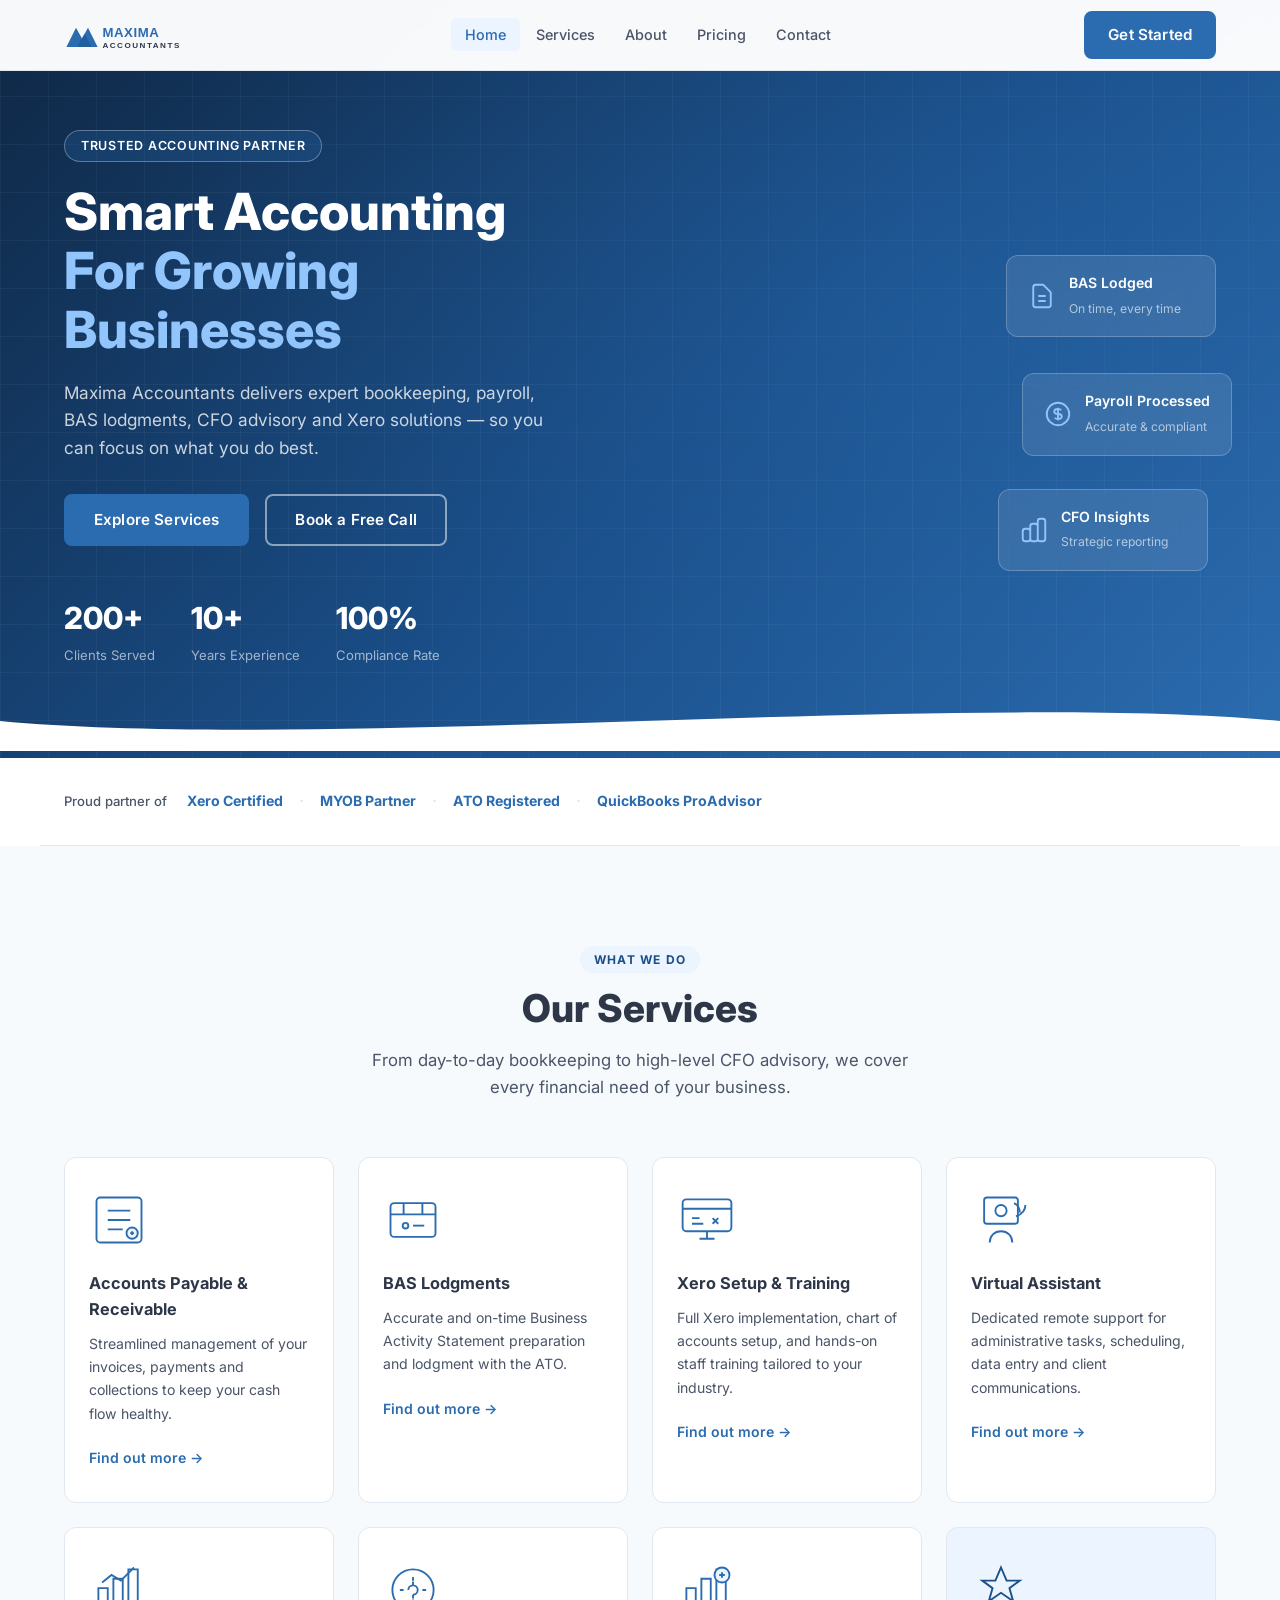
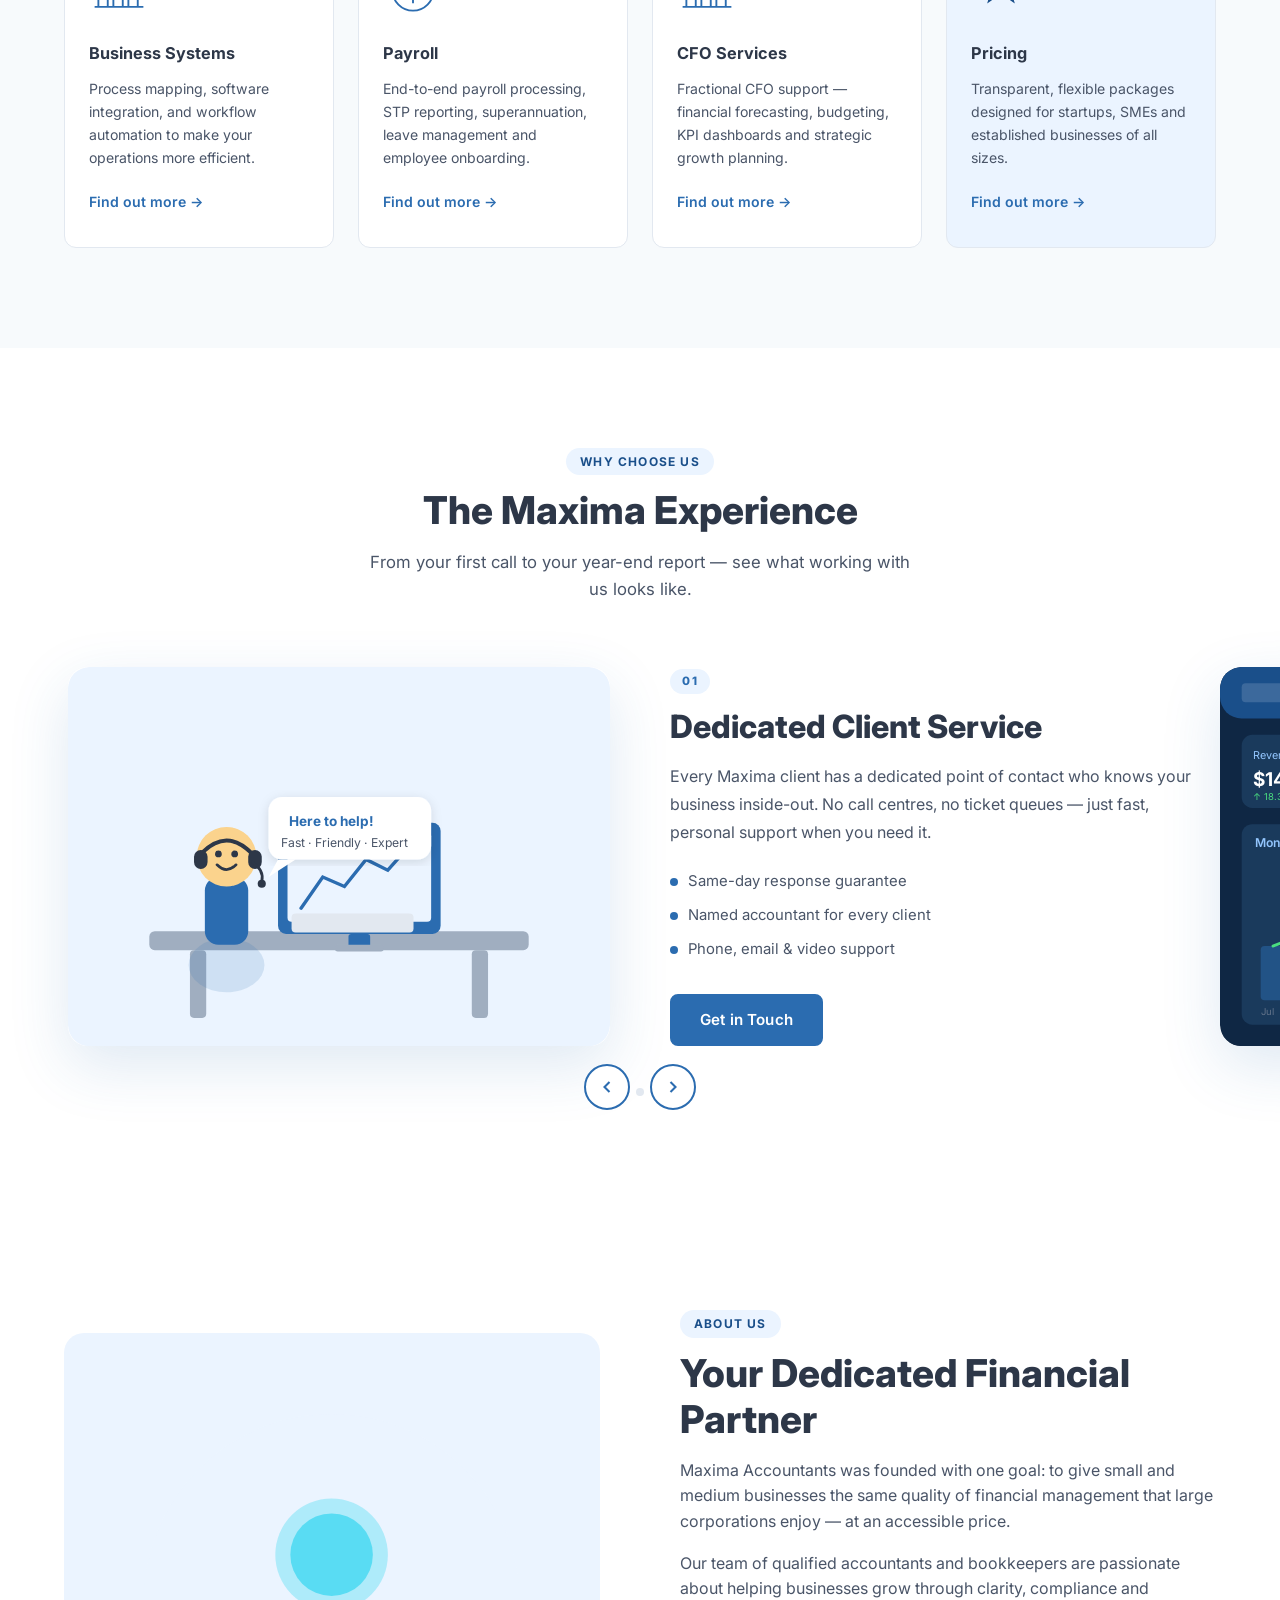
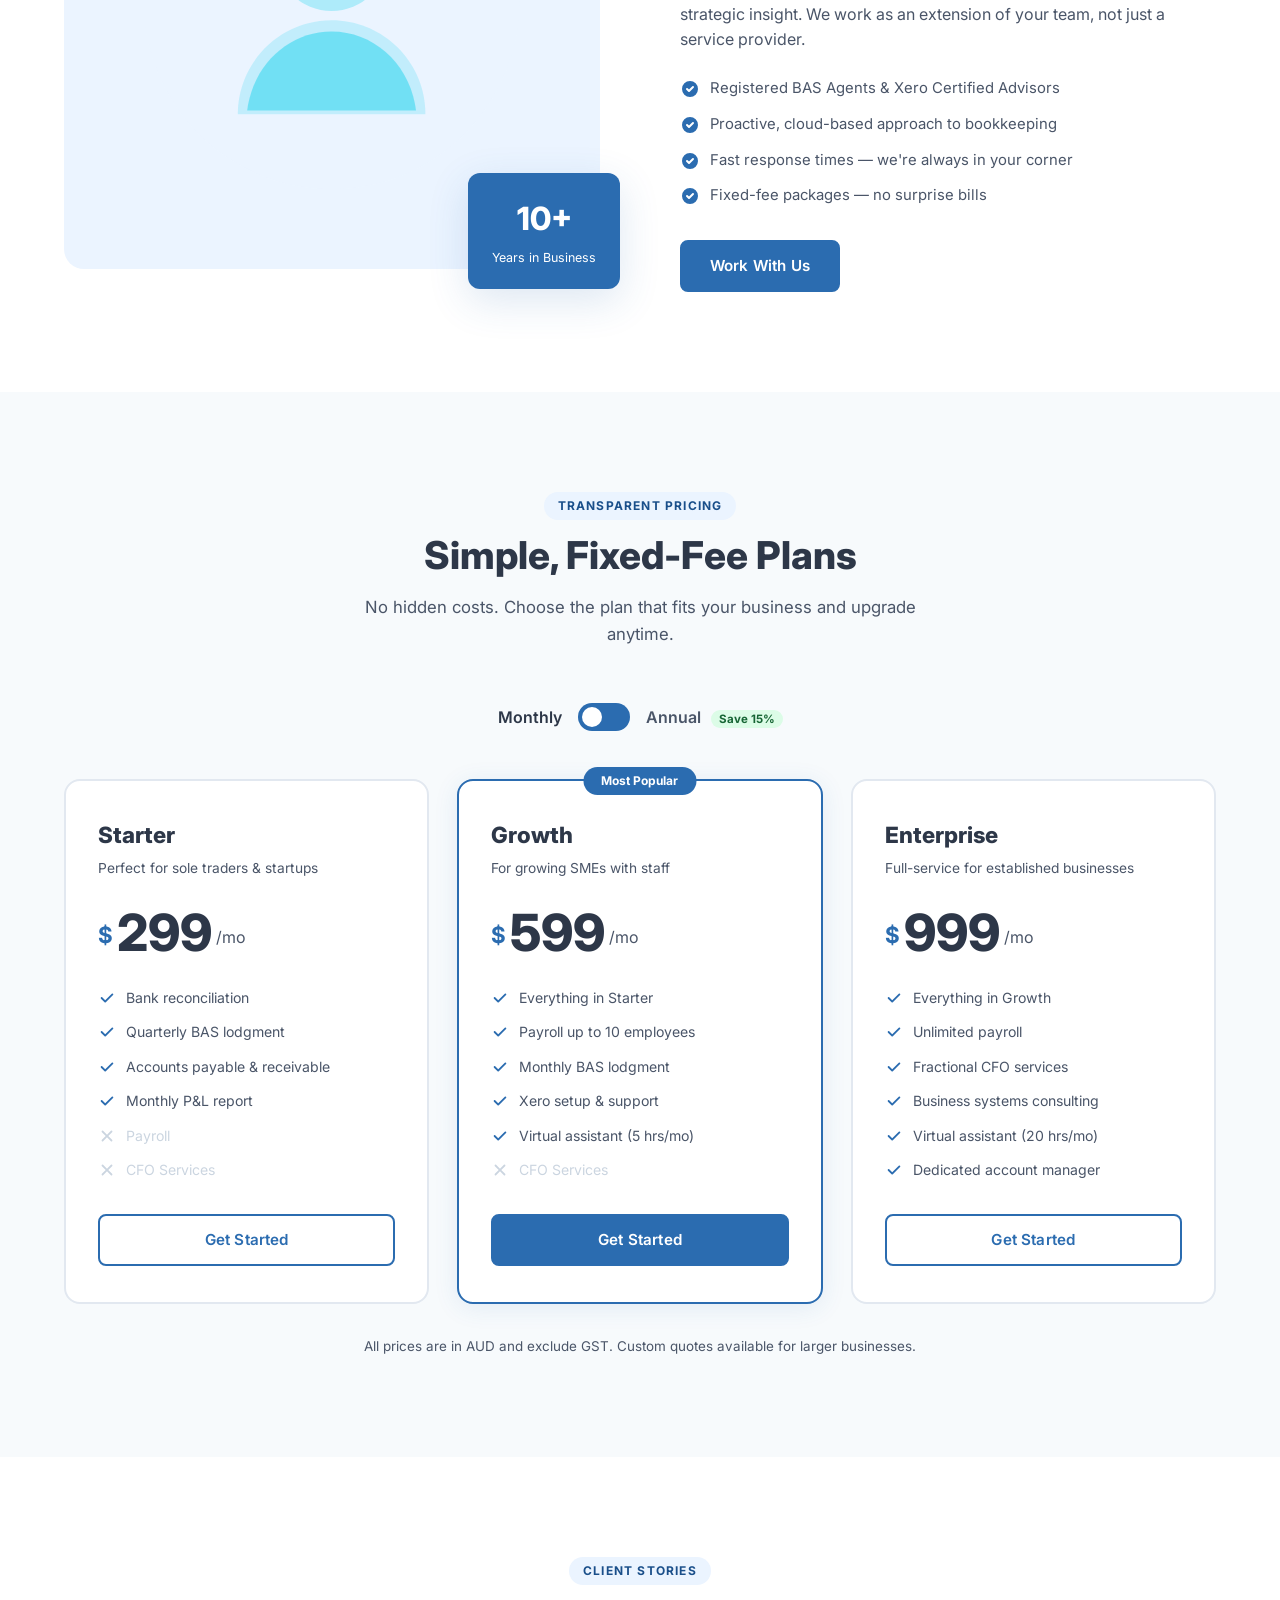
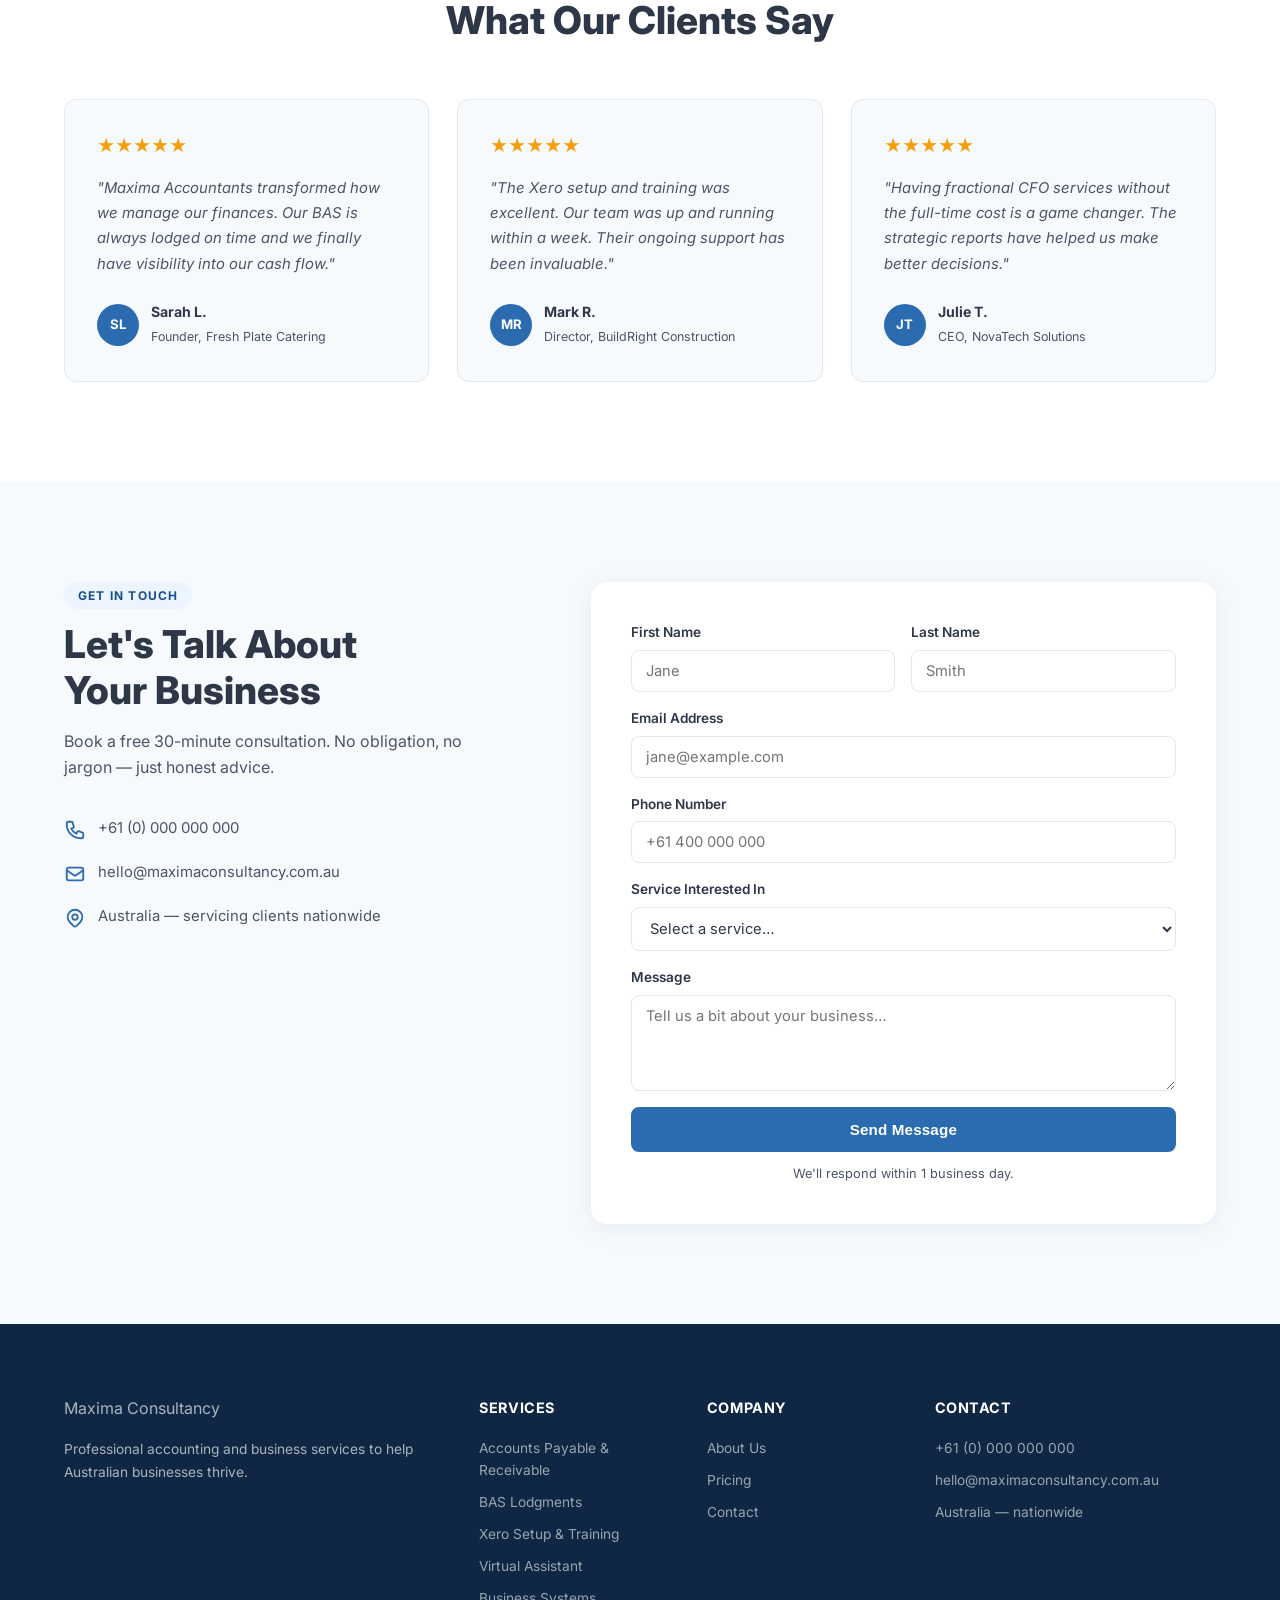
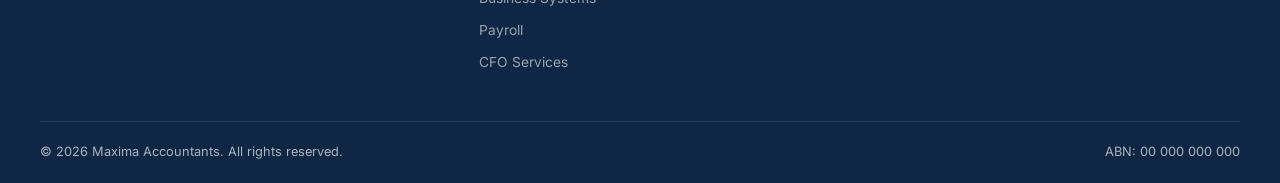
==== commit 490cb862: "Add experience slider + fix service card icon colors - 4-slide auto-playing carousel: Customer Servi" ====
--- a/index.html
+++ b/index.html
@@ -99,10 +99,10 @@
 
         <div class="service-card" data-service="accounts">
           <div class="service-card__icon">
-            <svg viewBox="0 0 64 64" fill="none" stroke="#22d3ee" stroke-width="2">
+            <svg viewBox="0 0 64 64" fill="none" stroke="#2B6CB0" stroke-width="2">
               <rect x="8" y="8" width="48" height="48" rx="4"/>
               <path d="M20 32h24M20 22h24M20 42h16"/>
-              <circle cx="46" cy="46" r="6" fill="#e0f9ff" stroke="#22d3ee"/>
+              <circle cx="46" cy="46" r="6" fill="#EBF4FF" stroke="#2B6CB0"/>
               <path d="M44 46h4M46 44v4"/>
             </svg>
           </div>
@@ -113,10 +113,10 @@
 
         <div class="service-card" data-service="bas">
           <div class="service-card__icon">
-            <svg viewBox="0 0 64 64" fill="none" stroke="#22d3ee" stroke-width="2">
+            <svg viewBox="0 0 64 64" fill="none" stroke="#2B6CB0" stroke-width="2">
               <rect x="8" y="14" width="48" height="36" rx="4"/>
               <path d="M8 26h48M22 14v12M42 14v12"/>
-              <circle cx="24" cy="38" r="3" fill="#e0f9ff" stroke="#22d3ee"/>
+              <circle cx="24" cy="38" r="3" fill="#EBF4FF" stroke="#2B6CB0"/>
               <path d="M32 38h12"/>
             </svg>
           </div>
@@ -127,7 +127,7 @@
 
         <div class="service-card" data-service="xero">
           <div class="service-card__icon">
-            <svg viewBox="0 0 64 64" fill="none" stroke="#22d3ee" stroke-width="2">
+            <svg viewBox="0 0 64 64" fill="none" stroke="#2B6CB0" stroke-width="2">
               <rect x="6" y="10" width="52" height="34" rx="4"/>
               <path d="M6 20h52M16 30h8M16 36h12M38 30l6 6M44 30l-6 6"/>
               <path d="M24 52h16M32 44v8"/>
@@ -140,7 +140,7 @@
 
         <div class="service-card" data-service="virtual">
           <div class="service-card__icon">
-            <svg viewBox="0 0 64 64" fill="none" stroke="#22d3ee" stroke-width="2">
+            <svg viewBox="0 0 64 64" fill="none" stroke="#2B6CB0" stroke-width="2">
               <rect x="14" y="8" width="36" height="28" rx="3"/>
               <circle cx="32" cy="22" r="6"/>
               <path d="M20 56c0-7 5-12 12-12s12 5 12 12"/>
@@ -154,7 +154,7 @@
 
         <div class="service-card" data-service="business">
           <div class="service-card__icon">
-            <svg viewBox="0 0 64 64" fill="none" stroke="#22d3ee" stroke-width="2">
+            <svg viewBox="0 0 64 64" fill="none" stroke="#2B6CB0" stroke-width="2">
               <path d="M10 50 L10 30 L20 30 L20 50"/>
               <path d="M26 50 L26 20 L36 20 L36 50"/>
               <path d="M42 50 L42 10 L52 10 L52 50"/>
@@ -169,7 +169,7 @@
 
         <div class="service-card" data-service="payroll">
           <div class="service-card__icon">
-            <svg viewBox="0 0 64 64" fill="none" stroke="#22d3ee" stroke-width="2">
+            <svg viewBox="0 0 64 64" fill="none" stroke="#2B6CB0" stroke-width="2">
               <circle cx="32" cy="32" r="22"/>
               <path d="M32 18v4M32 42v4M18 32h4M42 32h4"/>
               <path d="M27 32c0-2.8 2.2-5 5-5s5 2.2 5 5-2.2 5-5 5"/>
@@ -183,12 +183,12 @@
 
         <div class="service-card" data-service="cfo">
           <div class="service-card__icon">
-            <svg viewBox="0 0 64 64" fill="none" stroke="#22d3ee" stroke-width="2">
+            <svg viewBox="0 0 64 64" fill="none" stroke="#2B6CB0" stroke-width="2">
               <path d="M10 50 L10 30 L20 30 L20 50"/>
               <path d="M26 50 L26 20 L36 20 L36 50"/>
               <path d="M42 50 L42 10 L52 10 L52 50"/>
               <path d="M6 50h52"/>
-              <circle cx="48" cy="16" r="8" fill="#e0f9ff" stroke="#22d3ee"/>
+              <circle cx="48" cy="16" r="8" fill="#EBF4FF" stroke="#2B6CB0"/>
               <path d="M45 16h6M48 13v6"/>
             </svg>
           </div>
@@ -199,7 +199,7 @@
 
         <div class="service-card service-card--cta" data-service="pricing">
           <div class="service-card__icon">
-            <svg viewBox="0 0 64 64" fill="none" stroke="#22d3ee" stroke-width="2">
+            <svg viewBox="0 0 64 64" fill="none" stroke="#2B6CB0" stroke-width="2">
               <path d="M32 8l6 14h14l-11 8 4 14-13-9-13 9 4-14L12 22h14z"/>
             </svg>
           </div>
@@ -208,6 +208,305 @@
           <a href="#pricing" class="service-card__link">Find out more →</a>
         </div>
 
+      </div>
+    </div>
+  </section>
+
+  <!-- EXPERIENCE SLIDER -->
+  <section class="exp-slider">
+    <div class="container">
+      <div class="section-header">
+        <span class="section-badge">Why Choose Us</span>
+        <h2 class="section-title">The Maxima Experience</h2>
+        <p class="section-desc">From your first call to your year-end report — see what working with us looks like.</p>
+      </div>
+      <div class="slider-wrapper">
+        <div class="slider-track" id="sliderTrack">
+
+          <!-- SLIDE 1: Customer Service -->
+          <div class="slide">
+            <div class="slide__visual slide__visual--service">
+              <div class="slide__scene">
+                <!-- desk -->
+                <rect x="60" y="200" width="280" height="12" rx="4" fill="#CBD5E0" xmlns="http://www.w3.org/2000/svg"/>
+                <svg viewBox="0 0 400 280" fill="none" xmlns="http://www.w3.org/2000/svg">
+                  <!-- background -->
+                  <rect width="400" height="280" rx="16" fill="#EBF4FF"/>
+                  <!-- desk -->
+                  <rect x="60" y="195" width="280" height="14" rx="4" fill="#A0AEC0"/>
+                  <rect x="90" y="209" width="12" height="50" rx="3" fill="#A0AEC0"/>
+                  <rect x="298" y="209" width="12" height="50" rx="3" fill="#A0AEC0"/>
+                  <!-- monitor -->
+                  <rect x="155" y="115" width="120" height="82" rx="6" fill="#2B6CB0"/>
+                  <rect x="162" y="122" width="106" height="66" rx="3" fill="#EBF4FF"/>
+                  <!-- screen content - chart -->
+                  <polyline points="172,178 188,155 204,162 220,142 236,150 252,132" stroke="#2B6CB0" stroke-width="2.5" stroke-linecap="round" fill="none"/>
+                  <circle cx="252" cy="132" r="3.5" fill="#2B6CB0"/>
+                  <!-- monitor stand -->
+                  <rect x="207" y="197" width="16" height="10" rx="2" fill="#2B6CB0"/>
+                  <rect x="197" y="205" width="36" height="5" rx="2" fill="#A0AEC0"/>
+                  <!-- keyboard -->
+                  <rect x="165" y="182" width="90" height="14" rx="3" fill="#E2E8F0"/>
+                  <!-- person body -->
+                  <ellipse cx="117" cy="220" rx="28" ry="20" fill="#2B6CB0" opacity=".15"/>
+                  <rect x="101" y="155" width="32" height="50" rx="10" fill="#2B6CB0"/>
+                  <!-- person head -->
+                  <circle cx="117" cy="140" r="22" fill="#FBD38D"/>
+                  <!-- headset band -->
+                  <path d="M98 138 Q117 118 136 138" stroke="#2D3748" stroke-width="3" fill="none" stroke-linecap="round"/>
+                  <!-- headset cups -->
+                  <rect x="93" y="135" width="10" height="14" rx="5" fill="#2D3748"/>
+                  <rect x="297" y="135" width="10" height="14" rx="5" fill="#2D3748" opacity="0"/>
+                  <rect x="133" y="135" width="10" height="14" rx="5" fill="#2D3748"/>
+                  <!-- mic -->
+                  <path d="M136 144 Q145 150 143 158" stroke="#2D3748" stroke-width="2" fill="none" stroke-linecap="round"/>
+                  <circle cx="143" cy="160" r="3" fill="#2D3748"/>
+                  <!-- smile -->
+                  <path d="M110 146 Q117 153 124 146" stroke="#2D3748" stroke-width="2" fill="none" stroke-linecap="round"/>
+                  <!-- eyes -->
+                  <circle cx="111" cy="138" r="2.5" fill="#2D3748"/>
+                  <circle cx="123" cy="138" r="2.5" fill="#2D3748"/>
+                  <!-- speech bubble -->
+                  <rect x="148" y="96" width="120" height="46" rx="10" fill="white" filter="url(#s1)"/>
+                  <polygon points="155,142 148,155 168,142" fill="white"/>
+                  <text x="163" y="117" font-family="Inter,sans-serif" font-size="10" fill="#2B6CB0" font-weight="700">Here to help!</text>
+                  <text x="157" y="133" font-family="Inter,sans-serif" font-size="9" fill="#4A5568">Fast · Friendly · Expert</text>
+                  <defs><filter id="s1" x="-10%" y="-10%" width="120%" height="120%"><feDropShadow dx="0" dy="2" stdDeviation="4" flood-opacity=".12"/></filter></defs>
+                </svg>
+              </div>
+            </div>
+            <div class="slide__content">
+              <span class="slide__num">01</span>
+              <h3>Dedicated Client Service</h3>
+              <p>Every Maxima client has a dedicated point of contact who knows your business inside-out. No call centres, no ticket queues — just fast, personal support when you need it.</p>
+              <ul class="slide__points">
+                <li>Same-day response guarantee</li>
+                <li>Named accountant for every client</li>
+                <li>Phone, email &amp; video support</li>
+              </ul>
+              <a href="#contact" class="btn btn--primary">Get in Touch</a>
+            </div>
+          </div>
+
+          <!-- SLIDE 2: Accounting Dashboard -->
+          <div class="slide">
+            <div class="slide__visual slide__visual--dashboard">
+              <svg viewBox="0 0 400 280" fill="none" xmlns="http://www.w3.org/2000/svg">
+                <rect width="400" height="280" rx="16" fill="#0F2744"/>
+                <!-- top bar -->
+                <rect x="0" y="0" width="400" height="38" rx="16" fill="#1A4F8A"/>
+                <rect x="16" y="12" width="80" height="14" rx="3" fill="white" opacity=".15"/>
+                <circle cx="356" cy="19" r="10" fill="#2B6CB0"/>
+                <circle cx="376" cy="19" r="10" fill="#2B6CB0" opacity=".6"/>
+                <!-- KPI cards -->
+                <rect x="16" y="50" width="80" height="54" rx="8" fill="#1A3A5C"/>
+                <text x="24" y="68" font-family="Inter,sans-serif" font-size="8" fill="#93C5FD">Revenue</text>
+                <text x="24" y="88" font-family="Inter,sans-serif" font-size="14" fill="white" font-weight="700">$142k</text>
+                <text x="24" y="98" font-family="Inter,sans-serif" font-size="7" fill="#4ADE80">↑ 18.3%</text>
+
+                <rect x="106" y="50" width="80" height="54" rx="8" fill="#1A3A5C"/>
+                <text x="114" y="68" font-family="Inter,sans-serif" font-size="8" fill="#93C5FD">Expenses</text>
+                <text x="114" y="88" font-family="Inter,sans-serif" font-size="14" fill="white" font-weight="700">$68k</text>
+                <text x="114" y="98" font-family="Inter,sans-serif" font-size="7" fill="#F87171">↓ 5.1%</text>
+
+                <rect x="196" y="50" width="80" height="54" rx="8" fill="#1A3A5C"/>
+                <text x="204" y="68" font-family="Inter,sans-serif" font-size="8" fill="#93C5FD">Net Profit</text>
+                <text x="204" y="88" font-family="Inter,sans-serif" font-size="14" fill="white" font-weight="700">$74k</text>
+                <text x="204" y="98" font-family="Inter,sans-serif" font-size="7" fill="#4ADE80">↑ 24.7%</text>
+
+                <rect x="286" y="50" width="98" height="54" rx="8" fill="#2B6CB0"/>
+                <text x="294" y="68" font-family="Inter,sans-serif" font-size="8" fill="#BFDBFE">Cash Position</text>
+                <text x="294" y="88" font-family="Inter,sans-serif" font-size="14" fill="white" font-weight="700">$203k</text>
+                <text x="294" y="98" font-family="Inter,sans-serif" font-size="7" fill="#4ADE80">↑ Strong</text>
+
+                <!-- bar chart -->
+                <rect x="16" y="116" width="224" height="148" rx="8" fill="#1A3A5C"/>
+                <text x="26" y="133" font-family="Inter,sans-serif" font-size="9" fill="#93C5FD" font-weight="600">Monthly Revenue</text>
+                <!-- bars -->
+                <rect x="30" y="206" width="18" height="40" rx="3" fill="#2B6CB0" opacity=".5"/>
+                <rect x="56" y="196" width="18" height="50" rx="3" fill="#2B6CB0" opacity=".6"/>
+                <rect x="82" y="185" width="18" height="61" rx="3" fill="#2B6CB0" opacity=".7"/>
+                <rect x="108" y="178" width="18" height="68" rx="3" fill="#2B6CB0" opacity=".8"/>
+                <rect x="134" y="165" width="18" height="81" rx="3" fill="#2B6CB0" opacity=".9"/>
+                <rect x="160" y="152" width="18" height="94" rx="3" fill="#2B6CB0"/>
+                <rect x="186" y="143" width="18" height="103" rx="3" fill="#60A5FA"/>
+                <!-- line overlay -->
+                <polyline points="39,206 65,196 91,182 117,175 143,162 169,149 195,140" stroke="#4ADE80" stroke-width="2" fill="none" stroke-linecap="round"/>
+                <!-- x labels -->
+                <text x="30" y="257" font-family="Inter,sans-serif" font-size="7" fill="#64748B">Jul</text>
+                <text x="56" y="257" font-family="Inter,sans-serif" font-size="7" fill="#64748B">Aug</text>
+                <text x="82" y="257" font-family="Inter,sans-serif" font-size="7" fill="#64748B">Sep</text>
+                <text x="108" y="257" font-family="Inter,sans-serif" font-size="7" fill="#64748B">Oct</text>
+                <text x="134" y="257" font-family="Inter,sans-serif" font-size="7" fill="#64748B">Nov</text>
+                <text x="160" y="257" font-family="Inter,sans-serif" font-size="7" fill="#64748B">Dec</text>
+                <text x="184" y="257" font-family="Inter,sans-serif" font-size="7" fill="#60A5FA">Jan</text>
+
+                <!-- donut chart -->
+                <rect x="250" y="116" width="134" height="148" rx="8" fill="#1A3A5C"/>
+                <text x="260" y="133" font-family="Inter,sans-serif" font-size="9" fill="#93C5FD" font-weight="600">Expense Split</text>
+                <circle cx="317" cy="192" r="36" fill="none" stroke="#2B6CB0" stroke-width="14" stroke-dasharray="113 113"/>
+                <circle cx="317" cy="192" r="36" fill="none" stroke="#60A5FA" stroke-width="14" stroke-dasharray="57 169" stroke-dashoffset="-113"/>
+                <circle cx="317" cy="192" r="36" fill="none" stroke="#4ADE80" stroke-width="14" stroke-dasharray="40 186" stroke-dashoffset="-170"/>
+                <circle cx="317" cy="192" r="22" fill="#1A3A5C"/>
+                <text x="307" y="196" font-family="Inter,sans-serif" font-size="9" fill="white" font-weight="700">52%</text>
+                <!-- legend -->
+                <rect x="258" y="242" width="8" height="8" rx="2" fill="#2B6CB0"/>
+                <text x="270" y="250" font-family="Inter,sans-serif" font-size="7.5" fill="#94A3B8">Wages</text>
+                <rect x="300" y="242" width="8" height="8" rx="2" fill="#60A5FA"/>
+                <text x="312" y="250" font-family="Inter,sans-serif" font-size="7.5" fill="#94A3B8">Rent</text>
+                <rect x="336" y="242" width="8" height="8" rx="2" fill="#4ADE80"/>
+                <text x="348" y="250" font-family="Inter,sans-serif" font-size="7.5" fill="#94A3B8">Other</text>
+              </svg>
+            </div>
+            <div class="slide__content">
+              <span class="slide__num">02</span>
+              <h3>Real-Time Accounting Dashboard</h3>
+              <p>See your full financial picture at a glance — revenue, expenses, cash position and profit — updated in real time via Xero. No more waiting until tax time to know how your business is performing.</p>
+              <ul class="slide__points">
+                <li>Live Xero-powered data</li>
+                <li>KPI cards &amp; trend charts</li>
+                <li>Accessible on any device</li>
+              </ul>
+              <a href="services/xero.html" class="btn btn--primary">Set Up Xero</a>
+            </div>
+          </div>
+
+          <!-- SLIDE 3: Reporting -->
+          <div class="slide">
+            <div class="slide__visual slide__visual--reporting">
+              <svg viewBox="0 0 400 280" fill="none" xmlns="http://www.w3.org/2000/svg">
+                <rect width="400" height="280" rx="16" fill="#F7FAFC"/>
+                <!-- report page shadow -->
+                <rect x="90" y="36" width="224" height="216" rx="10" fill="#E2E8F0"/>
+                <!-- report page -->
+                <rect x="80" y="28" width="224" height="216" rx="10" fill="white" filter="url(#rs)"/>
+                <!-- header stripe -->
+                <rect x="80" y="28" width="224" height="40" rx="10" fill="#2B6CB0"/>
+                <rect x="80" y="54" width="224" height="14" fill="#2B6CB0"/>
+                <text x="100" y="54" font-family="Inter,sans-serif" font-size="11" fill="white" font-weight="700">Management Report — Q2 FY2026</text>
+                <text x="100" y="66" font-family="Inter,sans-serif" font-size="8" fill="#BFDBFE">Prepared by Maxima Accountants</text>
+                <!-- section 1 -->
+                <text x="100" y="90" font-family="Inter,sans-serif" font-size="8" fill="#2B6CB0" font-weight="700">PROFIT &amp; LOSS SUMMARY</text>
+                <rect x="100" y="94" width="180" height="1" fill="#E2E8F0"/>
+                <text x="100" y="108" font-family="Inter,sans-serif" font-size="8" fill="#4A5568">Total Revenue</text>
+                <text x="244" y="108" font-family="Inter,sans-serif" font-size="8" fill="#2D3748" font-weight="600">$142,500</text>
+                <text x="100" y="120" font-family="Inter,sans-serif" font-size="8" fill="#4A5568">Cost of Goods Sold</text>
+                <text x="244" y="120" font-family="Inter,sans-serif" font-size="8" fill="#2D3748" font-weight="600">($48,200)</text>
+                <text x="100" y="132" font-family="Inter,sans-serif" font-size="8" fill="#4A5568">Gross Profit</text>
+                <text x="244" y="132" font-family="Inter,sans-serif" font-size="8" fill="#2B6CB0" font-weight="700">$94,300</text>
+                <rect x="100" y="136" width="180" height="1" fill="#E2E8F0"/>
+                <!-- mini chart -->
+                <text x="100" y="153" font-family="Inter,sans-serif" font-size="8" fill="#2B6CB0" font-weight="700">CASH FLOW TREND</text>
+                <rect x="100" y="172" width="22" height="28" rx="2" fill="#2B6CB0" opacity=".3"/>
+                <rect x="128" y="162" width="22" height="38" rx="2" fill="#2B6CB0" opacity=".5"/>
+                <rect x="156" y="155" width="22" height="45" rx="2" fill="#2B6CB0" opacity=".7"/>
+                <rect x="184" y="145" width="22" height="55" rx="2" fill="#2B6CB0" opacity=".9"/>
+                <rect x="212" y="135" width="22" height="65" rx="2" fill="#2B6CB0"/>
+                <polyline points="111,172 139,162 167,155 195,145 223,135" stroke="#4ADE80" stroke-width="2" fill="none" stroke-linecap="round"/>
+                <!-- section 3 -->
+                <text x="100" y="218" font-family="Inter,sans-serif" font-size="8" fill="#2B6CB0" font-weight="700">KEY INSIGHTS</text>
+                <rect x="100" y="222" width="180" height="1" fill="#E2E8F0"/>
+                <text x="100" y="234" font-family="Inter,sans-serif" font-size="7.5" fill="#4A5568">• Revenue up 18.3% vs prior quarter</text>
+                <text x="100" y="244" font-family="Inter,sans-serif" font-size="7.5" fill="#4A5568">• Operating costs reduced by 5.1%</text>
+                <!-- stamp -->
+                <rect x="254" y="218" width="44" height="22" rx="4" fill="#DCFCE7" stroke="#4ADE80" stroke-width="1.5"/>
+                <text x="261" y="233" font-family="Inter,sans-serif" font-size="8" fill="#166534" font-weight="700">REVIEWED</text>
+                <defs><filter id="rs" x="-5%" y="-5%" width="110%" height="110%"><feDropShadow dx="0" dy="4" stdDeviation="8" flood-opacity=".10"/></filter></defs>
+              </svg>
+            </div>
+            <div class="slide__content">
+              <span class="slide__num">03</span>
+              <h3>Clear, Actionable Reporting</h3>
+              <p>Our management reports don't just show numbers — they tell the story behind your business performance. Monthly P&amp;L, cash flow analysis and KPI commentary delivered on time, every time.</p>
+              <ul class="slide__points">
+                <li>Monthly P&amp;L &amp; balance sheet</li>
+                <li>Variance vs budget analysis</li>
+                <li>Plain-English commentary</li>
+              </ul>
+              <a href="services/cfo.html" class="btn btn--primary">Learn More</a>
+            </div>
+          </div>
+
+          <!-- SLIDE 4: Happy CFO -->
+          <div class="slide">
+            <div class="slide__visual slide__visual--cfo">
+              <svg viewBox="0 0 400 280" fill="none" xmlns="http://www.w3.org/2000/svg">
+                <rect width="400" height="280" rx="16" fill="#EBF4FF"/>
+                <!-- big upward arrow background -->
+                <path d="M60 240 L200 60 L340 240" fill="#2B6CB0" opacity=".06"/>
+                <!-- grid lines -->
+                <line x1="60" y1="240" x2="340" y2="240" stroke="#CBD5E0" stroke-width="1"/>
+                <line x1="60" y1="200" x2="340" y2="200" stroke="#CBD5E0" stroke-width="1" stroke-dasharray="4 4"/>
+                <line x1="60" y1="160" x2="340" y2="160" stroke="#CBD5E0" stroke-width="1" stroke-dasharray="4 4"/>
+                <line x1="60" y1="120" x2="340" y2="120" stroke="#CBD5E0" stroke-width="1" stroke-dasharray="4 4"/>
+                <!-- area fill -->
+                <path d="M80,220 L120,205 L160,188 L200,168 L240,148 L280,122 L320,98 L320,240 L80,240 Z" fill="#2B6CB0" opacity=".12"/>
+                <!-- main line -->
+                <polyline points="80,220 120,205 160,188 200,168 240,148 280,122 320,98" stroke="#2B6CB0" stroke-width="3" stroke-linecap="round" stroke-linejoin="round" fill="none"/>
+                <!-- dots -->
+                <circle cx="80"  cy="220" r="5" fill="white" stroke="#2B6CB0" stroke-width="2.5"/>
+                <circle cx="120" cy="205" r="5" fill="white" stroke="#2B6CB0" stroke-width="2.5"/>
+                <circle cx="160" cy="188" r="5" fill="white" stroke="#2B6CB0" stroke-width="2.5"/>
+                <circle cx="200" cy="168" r="5" fill="white" stroke="#2B6CB0" stroke-width="2.5"/>
+                <circle cx="240" cy="148" r="5" fill="white" stroke="#2B6CB0" stroke-width="2.5"/>
+                <circle cx="280" cy="122" r="5" fill="white" stroke="#2B6CB0" stroke-width="2.5"/>
+                <circle cx="320" cy="98"  r="7" fill="#2B6CB0" stroke="white" stroke-width="2.5"/>
+                <!-- value callout -->
+                <rect x="286" y="60" width="76" height="28" rx="8" fill="#2B6CB0"/>
+                <polygon points="320,88 314,96 326,96" fill="#2B6CB0"/>
+                <text x="300" y="79" font-family="Inter,sans-serif" font-size="12" fill="white" font-weight="800">+142%</text>
+                <!-- person -->
+                <circle cx="200" cy="52" r="26" fill="#FBD38D"/>
+                <!-- big smile -->
+                <path d="M188 58 Q200 70 212 58" stroke="#2D3748" stroke-width="2.5" fill="none" stroke-linecap="round"/>
+                <!-- eyes happy -->
+                <path d="M191 46 Q193 44 195 46" stroke="#2D3748" stroke-width="2" fill="none" stroke-linecap="round"/>
+                <path d="M205 46 Q207 44 209 46" stroke="#2D3748" stroke-width="2" fill="none" stroke-linecap="round"/>
+                <!-- eyebrows happy raised -->
+                <path d="M189 41 Q193 38 197 40" stroke="#2D3748" stroke-width="1.5" fill="none" stroke-linecap="round"/>
+                <path d="M203 40 Q207 38 211 41" stroke="#2D3748" stroke-width="1.5" fill="none" stroke-linecap="round"/>
+                <!-- suit -->
+                <rect x="178" y="76" width="44" height="34" rx="8" fill="#1A4F8A"/>
+                <!-- tie -->
+                <polygon points="200,80 204,84 200,96 196,84" fill="#60A5FA"/>
+                <!-- thumbs up -->
+                <text x="234" y="72" font-family="serif" font-size="22">👍</text>
+                <!-- stars -->
+                <text x="136" y="44" font-family="serif" font-size="16">⭐</text>
+                <text x="246" y="40" font-family="serif" font-size="13">⭐</text>
+                <text x="152" y="28" font-family="serif" font-size="10">⭐</text>
+              </svg>
+            </div>
+            <div class="slide__content">
+              <span class="slide__num">04</span>
+              <h3>A Happy, Confident CFO</h3>
+              <p>When your finances are in expert hands, you stop guessing and start growing. Our CFO advisory service gives you the insight, forecasts and strategic confidence to lead your business forward with clarity.</p>
+              <ul class="slide__points">
+                <li>Fractional CFO from $999/mo</li>
+                <li>Budgets, forecasts &amp; scenario plans</li>
+                <li>Strategic advisory board support</li>
+              </ul>
+              <a href="services/cfo.html" class="btn btn--primary">Meet Your CFO</a>
+            </div>
+          </div>
+
+        </div><!-- /slider-track -->
+
+        <!-- Controls -->
+        <button class="slider-btn slider-btn--prev" id="sliderPrev" aria-label="Previous">
+          <svg viewBox="0 0 24 24" fill="none" stroke="currentColor" stroke-width="2.5"><path d="M15 18l-6-6 6-6"/></svg>
+        </button>
+        <button class="slider-btn slider-btn--next" id="sliderNext" aria-label="Next">
+          <svg viewBox="0 0 24 24" fill="none" stroke="currentColor" stroke-width="2.5"><path d="M9 18l6-6-6-6"/></svg>
+        </button>
+
+        <!-- Dots -->
+        <div class="slider-dots" id="sliderDots">
+          <button class="dot active" data-index="0" aria-label="Slide 1"></button>
+          <button class="dot" data-index="1" aria-label="Slide 2"></button>
+          <button class="dot" data-index="2" aria-label="Slide 3"></button>
+          <button class="dot" data-index="3" aria-label="Slide 4"></button>
+        </div>
       </div>
     </div>
   </section>
@@ -219,7 +518,7 @@
         <div class="about__img-wrap">
           <div class="about__img-placeholder">
             <svg viewBox="0 0 200 200" fill="none">
-              <circle cx="100" cy="100" r="100" fill="#e0f9ff"/>
+              <circle cx="100" cy="100" r="100" fill="#EBF4FF"/>
               <circle cx="100" cy="75" r="30" fill="#22d3ee" opacity=".3"/>
               <path d="M50 160c0-27.6 22.4-50 50-50s50 22.4 50 50" fill="#22d3ee" opacity=".2"/>
               <circle cx="100" cy="75" r="22" fill="#22d3ee" opacity=".6"/>
--- a/css/style.css
+++ b/css/style.css
@@ -399,3 +399,142 @@
   .hero__stats     { flex-direction: column; gap: 12px; }
   .trust           { flex-direction: column; align-items: flex-start; }
 }
+
+/* ===== EXPERIENCE SLIDER ===== */
+.exp-slider { padding: 100px 0; background: var(--white); overflow: hidden; }
+
+.slider-wrapper { position: relative; }
+
+.slider-track {
+  display: flex;
+  transition: transform 0.55s cubic-bezier(0.4, 0, 0.2, 1);
+  will-change: transform;
+}
+
+.slide {
+  display: grid;
+  grid-template-columns: 1fr 1fr;
+  gap: 60px;
+  align-items: center;
+  min-width: 100%;
+  padding: 8px 4px 64px;
+}
+
+/* Visual panel */
+.slide__visual {
+  border-radius: 20px;
+  overflow: hidden;
+  box-shadow: 0 20px 60px rgba(43,108,176,0.15);
+  line-height: 0;
+}
+.slide__visual svg { width: 100%; height: auto; display: block; border-radius: 16px; }
+
+/* Content panel */
+.slide__num {
+  display: inline-block;
+  font-size: 0.72rem;
+  font-weight: 800;
+  letter-spacing: 0.14em;
+  color: var(--blue);
+  background: var(--blue-light);
+  padding: 3px 12px;
+  border-radius: 20px;
+  margin-bottom: 14px;
+}
+.slide__content h3 {
+  font-size: clamp(1.4rem, 2.5vw, 2rem);
+  font-weight: 800;
+  color: var(--charcoal);
+  margin-bottom: 16px;
+  line-height: 1.2;
+}
+.slide__content p {
+  color: var(--slate);
+  font-size: 1rem;
+  line-height: 1.75;
+  margin-bottom: 24px;
+}
+.slide__points {
+  display: flex;
+  flex-direction: column;
+  gap: 10px;
+  margin-bottom: 32px;
+}
+.slide__points li {
+  display: flex;
+  align-items: center;
+  gap: 10px;
+  color: var(--slate);
+  font-size: 0.93rem;
+}
+.slide__points li::before {
+  content: '';
+  width: 8px; height: 8px;
+  border-radius: 50%;
+  background: var(--blue);
+  flex-shrink: 0;
+}
+
+/* Prev / Next buttons */
+.slider-btn {
+  position: absolute;
+  bottom: 0;
+  width: 46px; height: 46px;
+  border-radius: 50%;
+  border: 2px solid var(--blue);
+  background: white;
+  color: var(--blue);
+  cursor: pointer;
+  display: flex; align-items: center; justify-content: center;
+  transition: all 0.2s;
+  z-index: 10;
+}
+.slider-btn svg { width: 20px; height: 20px; }
+.slider-btn:hover { background: var(--blue); color: white; }
+.slider-btn--prev { left: calc(50% - 56px); }
+.slider-btn--next { left: calc(50% + 10px); }
+
+/* Dots */
+.slider-dots {
+  position: absolute;
+  bottom: 14px;
+  left: 50%;
+  transform: translateX(-50%);
+  display: flex;
+  gap: 8px;
+  align-items: center;
+}
+.dot {
+  width: 8px; height: 8px;
+  border-radius: 50%;
+  background: var(--border);
+  border: none;
+  cursor: pointer;
+  transition: all 0.25s;
+  padding: 0;
+}
+.dot.active {
+  background: var(--blue);
+  width: 24px;
+  border-radius: 4px;
+}
+
+/* Responsive slider */
+@media (max-width: 900px) {
+  .slide { grid-template-columns: 1fr; gap: 32px; }
+  .slide__visual { max-width: 480px; margin: 0 auto; }
+}
+@media (max-width: 600px) {
+  .slider-btn--prev { left: calc(50% - 52px); }
+  .slider-btn--next { left: calc(50% + 6px); }
+}
+
+/* ===== SERVICE CARD ICON FIX ===== */
+/* Make all service card SVG strokes use brand blue */
+.service-card__icon svg {
+  stroke: var(--blue);
+}
+.service-card--cta .service-card__icon svg {
+  stroke: var(--blue-dark);
+  fill: var(--blue-light);
+}
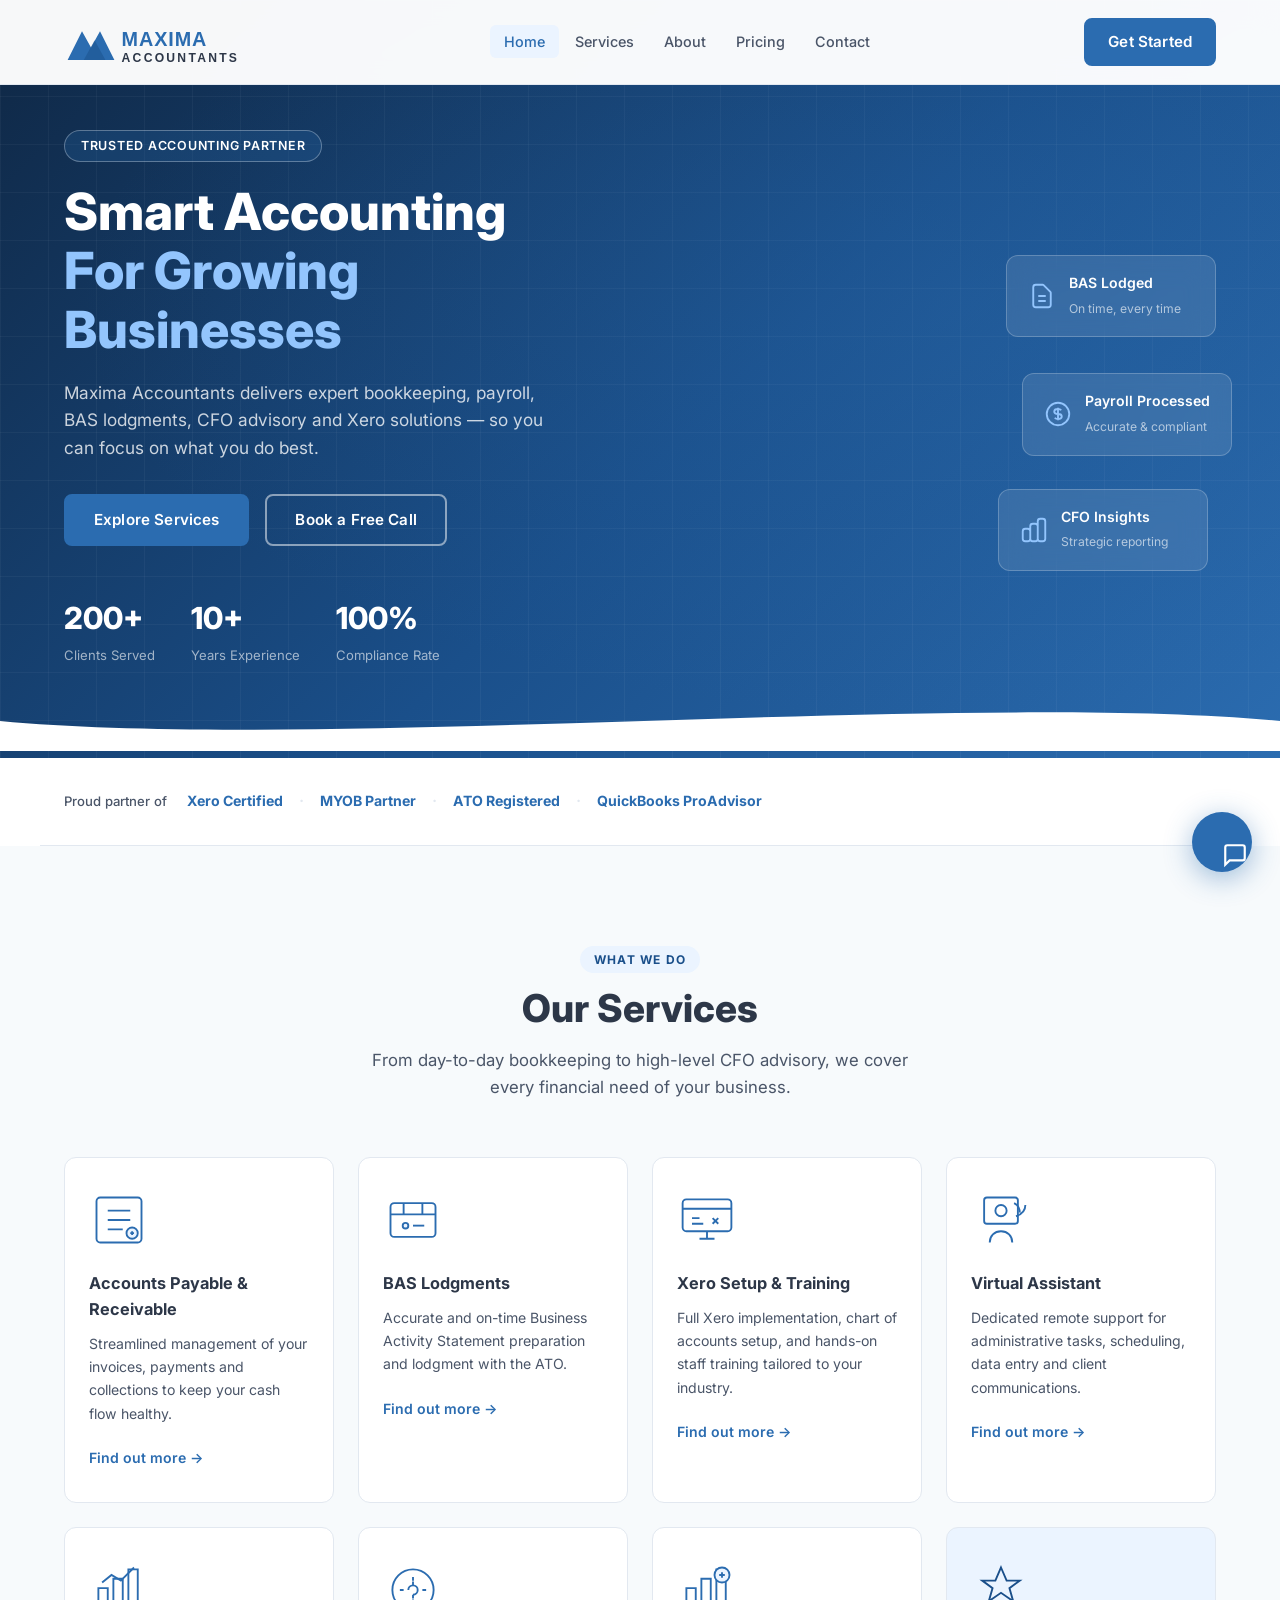
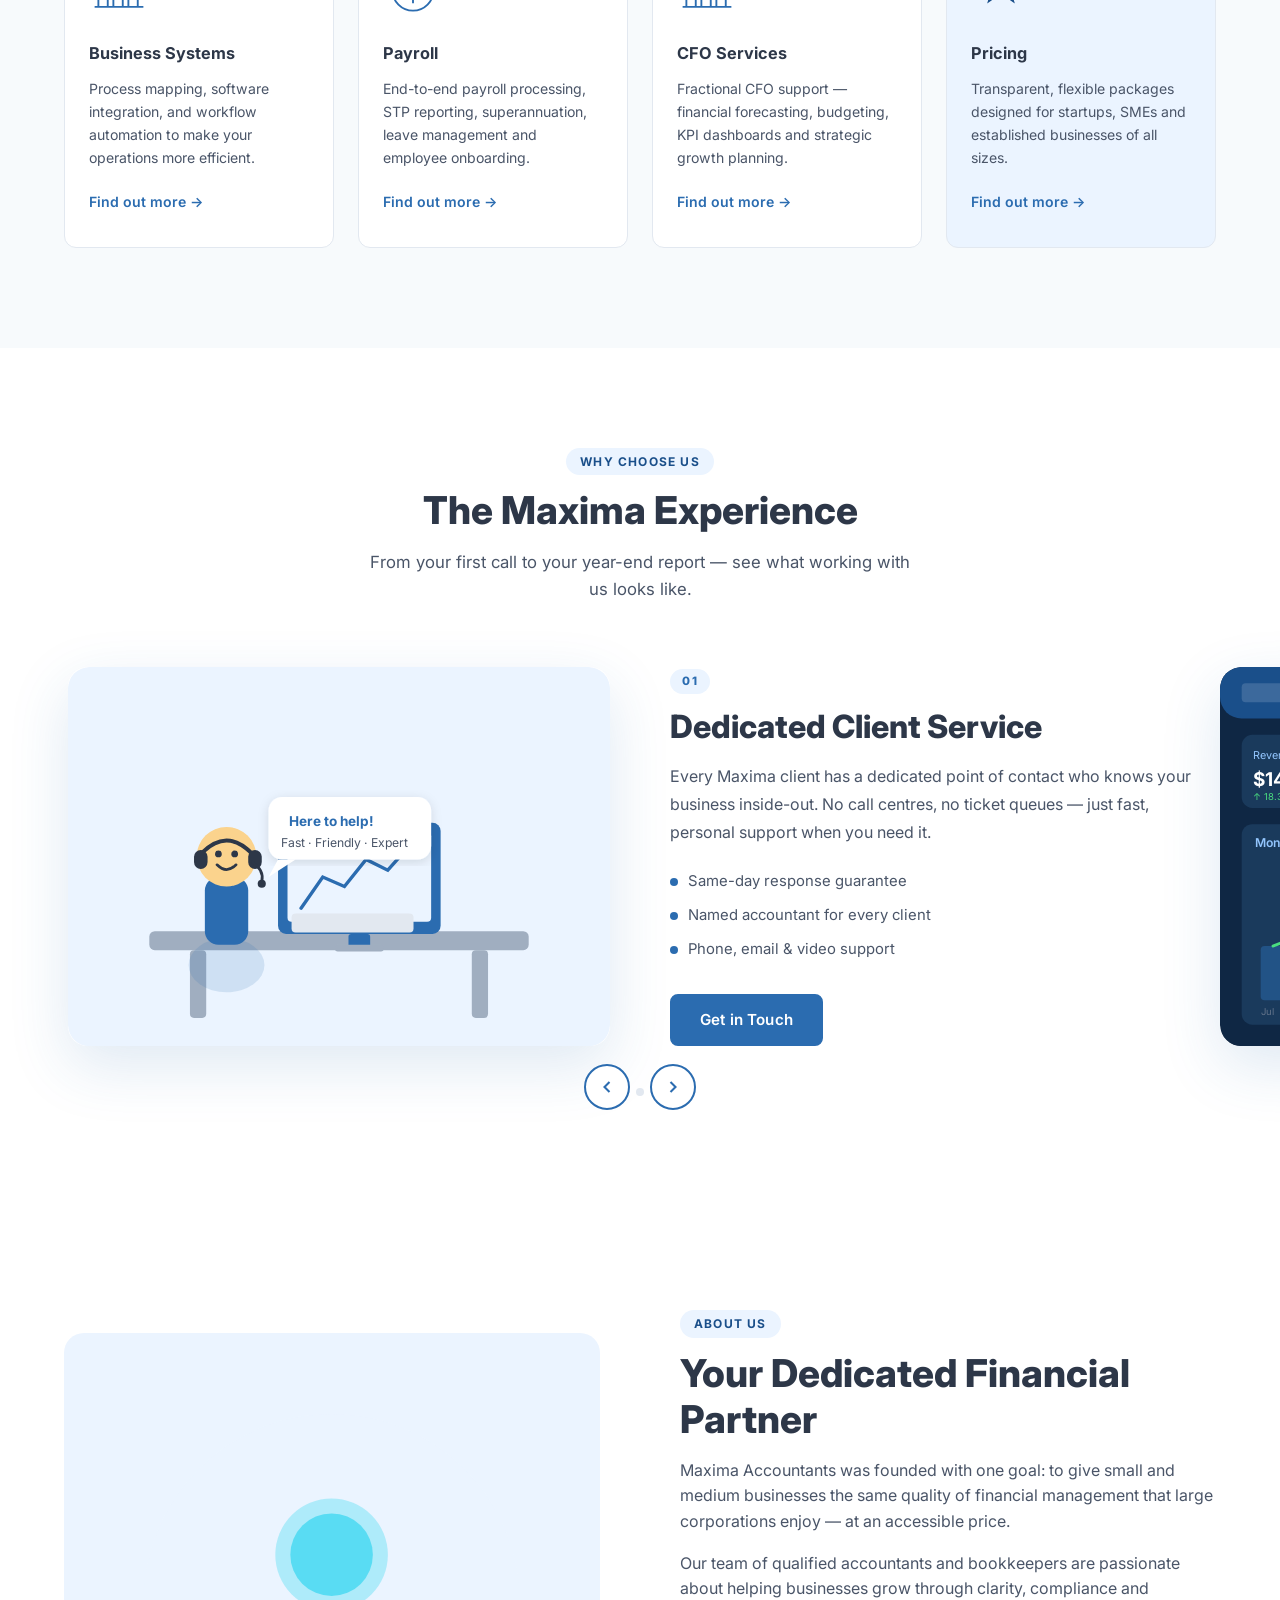
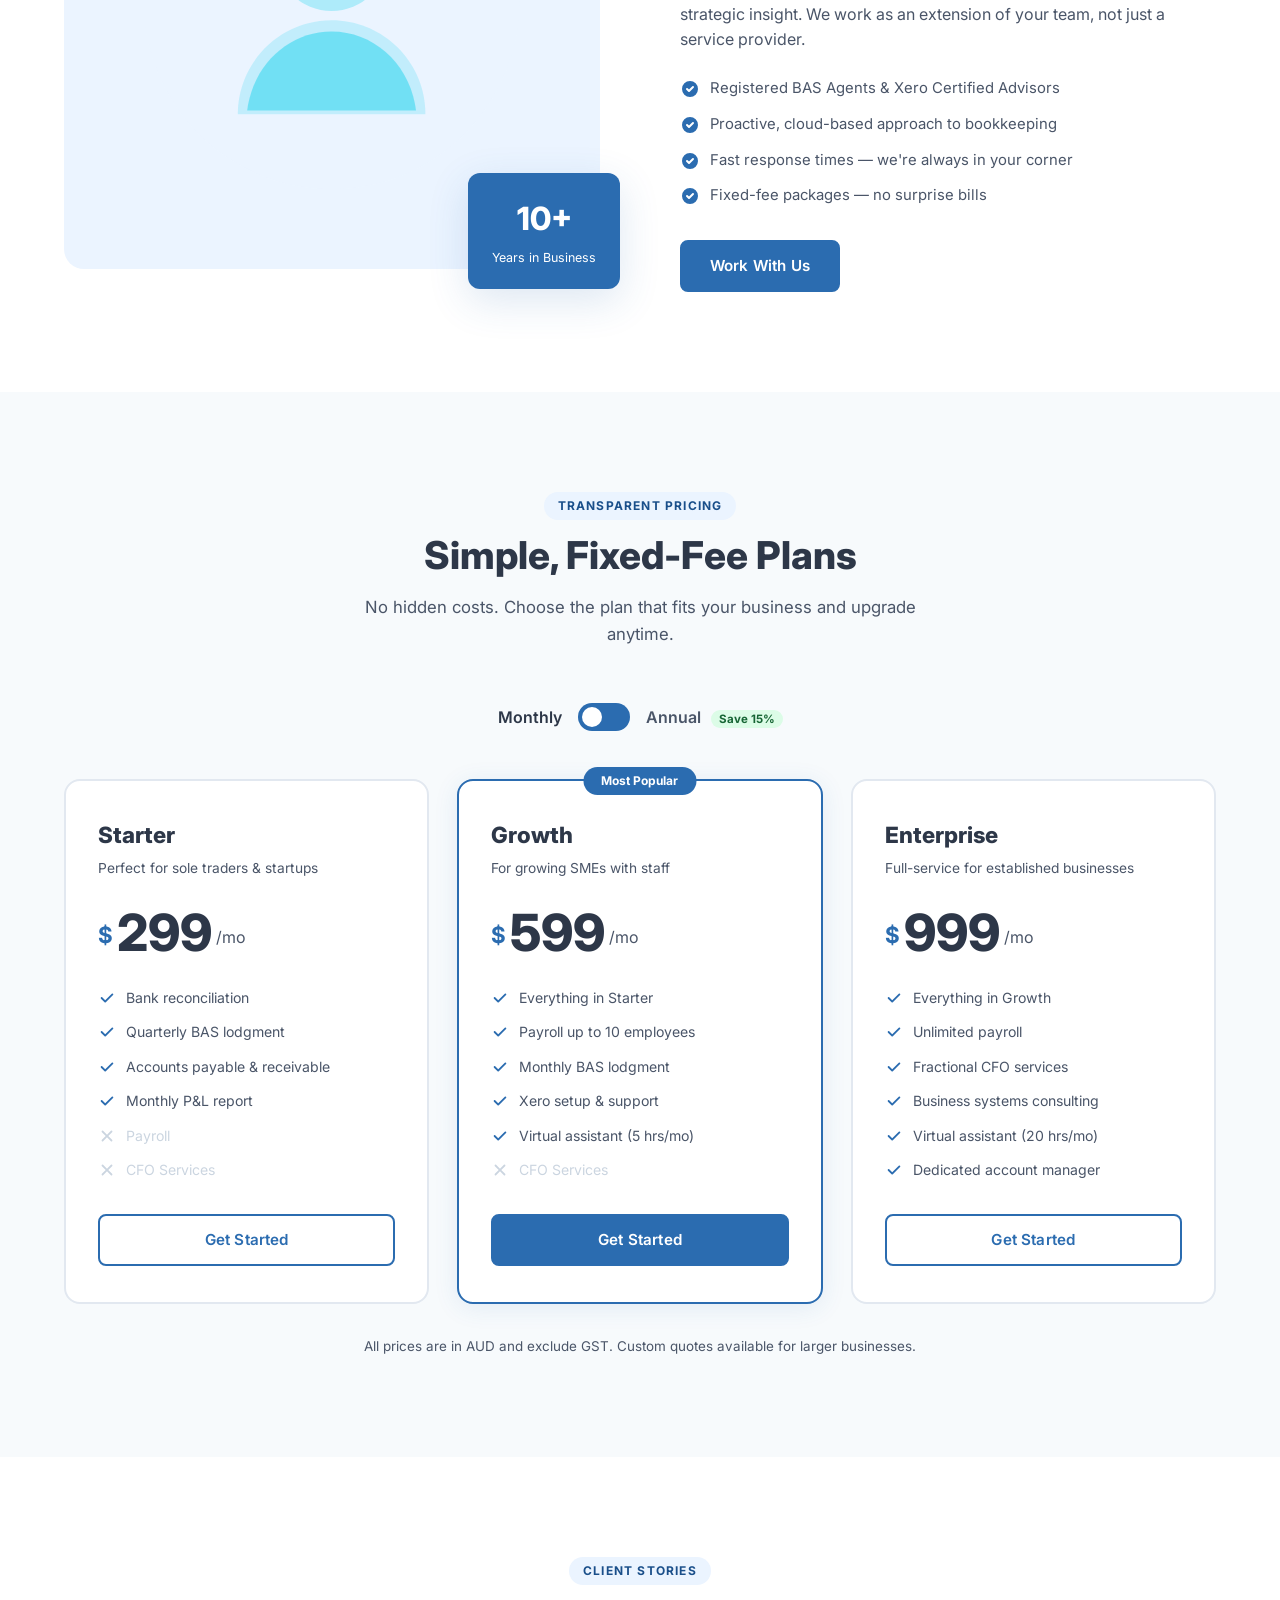
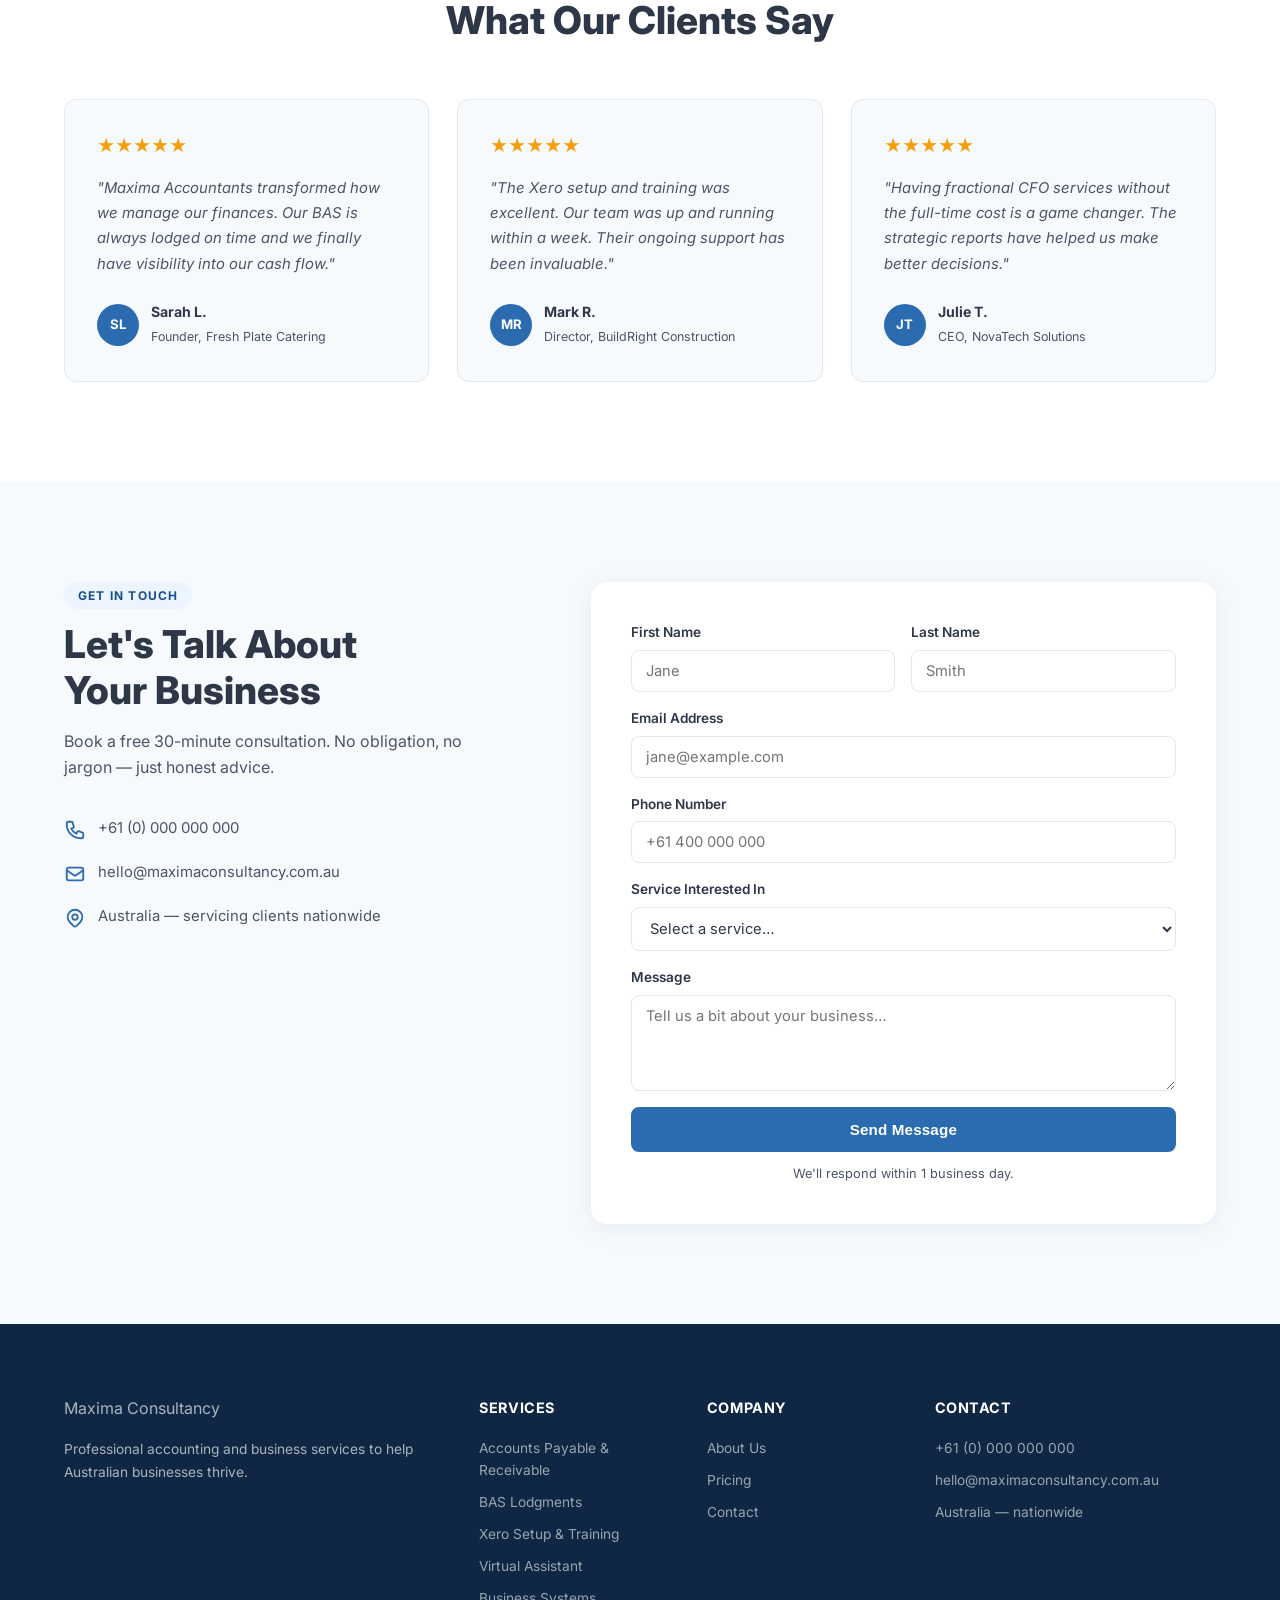
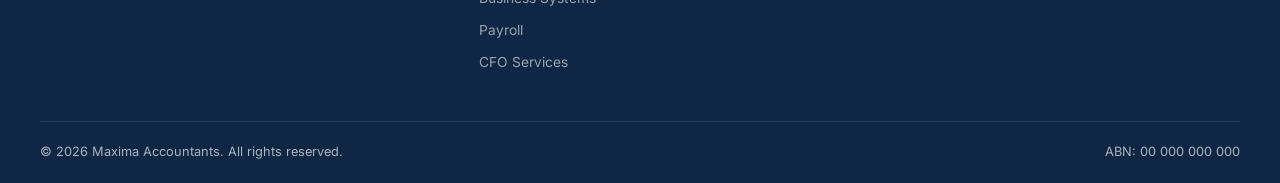
==== commit 0cd4dd54: "Add chatbot widget + increase logo size 50% - Floating chat launcher (bottom-right) with notificatio" ====
--- a/index.html
+++ b/index.html
@@ -793,5 +793,81 @@
   </footer>
 
   <script src="js/main.js"></script>
+
+  <!-- ===== CHATBOT WIDGET ===== -->
+  <div class="chat-widget" id="chatWidget">
+
+    <!-- Launcher button -->
+    <button class="chat-launcher" id="chatLauncher" aria-label="Open chat">
+      <span class="chat-launcher__open">
+        <svg viewBox="0 0 24 24" fill="none" stroke="currentColor" stroke-width="2"><path d="M21 15a2 2 0 01-2 2H7l-4 4V5a2 2 0 012-2h14a2 2 0 012 2z"/></svg>
+      </span>
+      <span class="chat-launcher__close">
+        <svg viewBox="0 0 24 24" fill="none" stroke="currentColor" stroke-width="2"><path d="M18 6L6 18M6 6l12 12"/></svg>
+      </span>
+      <span class="chat-launcher__badge" id="chatBadge">1</span>
+    </button>
+
+    <!-- Chat panel -->
+    <div class="chat-panel" id="chatPanel">
+
+      <!-- Header -->
+      <div class="chat-panel__header">
+        <div class="chat-panel__avatar">
+          <svg viewBox="0 0 36 36" fill="none"><circle cx="18" cy="18" r="18" fill="#1A4F8A"/><text x="18" y="23" text-anchor="middle" font-family="Inter,sans-serif" font-size="13" font-weight="700" fill="white">MA</text></svg>
+        </div>
+        <div class="chat-panel__meta">
+          <strong>Maxima Accountants</strong>
+          <span class="chat-online"><span class="online-dot"></span>Online now</span>
+        </div>
+        <button class="chat-close" id="chatClose" aria-label="Close">
+          <svg viewBox="0 0 24 24" fill="none" stroke="currentColor" stroke-width="2"><path d="M18 6L6 18M6 6l12 12"/></svg>
+        </button>
+      </div>
+
+      <!-- Mode selector -->
+      <div class="chat-mode-select" id="chatModeSelect">
+        <p class="chat-mode-select__intro">Hi! How would you like to connect with us today?</p>
+        <button class="chat-mode-btn" id="modeAI">
+          <span class="mode-icon mode-icon--ai">
+            <svg viewBox="0 0 24 24" fill="none" stroke="currentColor" stroke-width="2"><circle cx="12" cy="12" r="10"/><path d="M12 8v4l3 3"/><circle cx="12" cy="12" r="3" fill="currentColor" opacity=".2"/></svg>
+          </span>
+          <span class="mode-text">
+            <strong>AI Assistant</strong>
+            <small>Instant answers, 24/7</small>
+          </span>
+          <svg class="mode-arrow" viewBox="0 0 24 24" fill="none" stroke="currentColor" stroke-width="2"><path d="M9 18l6-6-6-6"/></svg>
+        </button>
+        <button class="chat-mode-btn chat-mode-btn--whatsapp" id="modeWhatsApp">
+          <span class="mode-icon mode-icon--wa">
+            <svg viewBox="0 0 24 24" fill="currentColor"><path d="M17.472 14.382c-.297-.149-1.758-.867-2.03-.967-.273-.099-.471-.148-.67.15-.197.297-.767.966-.94 1.164-.173.199-.347.223-.644.075-.297-.15-1.255-.463-2.39-1.475-.883-.788-1.48-1.761-1.653-2.059-.173-.297-.018-.458.13-.606.134-.133.298-.347.446-.52.149-.174.198-.298.298-.497.099-.198.05-.371-.025-.52-.075-.149-.669-1.612-.916-2.207-.242-.579-.487-.5-.669-.51-.173-.008-.371-.01-.57-.01-.198 0-.52.074-.792.372-.272.297-1.04 1.016-1.04 2.479 0 1.462 1.065 2.875 1.213 3.074.149.198 2.096 3.2 5.077 4.487.709.306 1.262.489 1.694.625.712.227 1.36.195 1.871.118.571-.085 1.758-.719 2.006-1.413.248-.694.248-1.289.173-1.413-.074-.124-.272-.198-.57-.347m-5.421 7.403h-.004a9.87 9.87 0 01-5.031-1.378l-.361-.214-3.741.982.998-3.648-.235-.374a9.86 9.86 0 01-1.51-5.26c.001-5.45 4.436-9.884 9.888-9.884 2.64 0 5.122 1.03 6.988 2.898a9.825 9.825 0 012.893 6.994c-.003 5.45-4.437 9.884-9.885 9.884m8.413-18.297A11.815 11.815 0 0012.05 0C5.495 0 .16 5.335.157 11.892c0 2.096.547 4.142 1.588 5.945L.057 24l6.305-1.654a11.882 11.882 0 005.683 1.448h.005c6.554 0 11.89-5.335 11.893-11.893a11.821 11.821 0 00-3.48-8.413z"/></svg>
+          </span>
+          <span class="mode-text">
+            <strong>WhatsApp</strong>
+            <small>Chat with our team</small>
+          </span>
+          <svg class="mode-arrow" viewBox="0 0 24 24" fill="none" stroke="currentColor" stroke-width="2"><path d="M9 18l6-6-6-6"/></svg>
+        </button>
+      </div>
+
+      <!-- AI Chat area -->
+      <div class="chat-ai" id="chatAI" style="display:none">
+        <button class="chat-back" id="chatBackAI">← Back</button>
+        <div class="chat-messages" id="chatMessages">
+          <!-- messages injected by JS -->
+        </div>
+        <div class="chat-quick-replies" id="quickReplies"></div>
+        <div class="chat-input-row">
+          <input type="text" id="chatInput" placeholder="Type your message…" autocomplete="off"/>
+          <button id="chatSend" aria-label="Send">
+            <svg viewBox="0 0 24 24" fill="none" stroke="currentColor" stroke-width="2"><path d="M22 2L11 13M22 2l-7 20-4-9-9-4 20-7z"/></svg>
+          </button>
+        </div>
+      </div>
+
+    </div><!-- /chat-panel -->
+  </div><!-- /chat-widget -->
+
+  <script src="js/chatbot.js"></script>
 </body>
 </html>
--- a/css/style.css
+++ b/css/style.css
@@ -67,11 +67,11 @@
   border-bottom: 1px solid var(--border); transition: box-shadow 0.2s;
 }
 .header.scrolled { box-shadow: var(--shadow); }
-.nav { display: flex; align-items: center; gap: 24px; height: 70px; }
+.nav { display: flex; align-items: center; gap: 24px; height: 84px; }
 
 /* Logo */
 .nav__logo { display: flex; align-items: center; flex-shrink: 0; }
-.nav__logo img { height: 48px; width: auto; }
+.nav__logo img { height: 72px; width: auto; }
 /* Fallback text logo if image missing */
 .nav__logo-text .logo-max { color: var(--blue); font-size: 1.25rem; font-weight: 900; letter-spacing: 0.04em; }
 .nav__logo-text .logo-sub { display: block; color: var(--charcoal); font-size: 0.6rem; font-weight: 700; letter-spacing: 0.22em; text-transform: uppercase; margin-top: -2px; }
@@ -373,7 +373,7 @@
   .about__grid     { grid-template-columns: 1fr 1fr; gap: 40px; }
 }
 @media (max-width: 768px) {
-  .nav__menu { display: none; flex-direction: column; position: fixed; top: 70px; left: 0; right: 0; background: #fff; border-bottom: 1px solid var(--border); padding: 16px; gap: 4px; }
+  .nav__menu { display: none; flex-direction: column; position: fixed; top: 84px; left: 0; right: 0; background: #fff; border-bottom: 1px solid var(--border); padding: 16px; gap: 4px; }
   .nav__menu.open  { display: flex; }
   .nav__cta        { display: none; }
   .nav__toggle     { display: flex; }
@@ -538,3 +538,197 @@
   stroke: var(--blue-dark);
   fill: var(--blue-light);
 }
+
+/* ================================================================
+   CHATBOT WIDGET
+   ================================================================ */
+
+/* Launcher button */
+.chat-launcher {
+  position: fixed; bottom: 28px; right: 28px; z-index: 9999;
+  width: 60px; height: 60px; border-radius: 50%;
+  background: var(--blue); color: #fff; border: none; cursor: pointer;
+  box-shadow: 0 6px 28px rgba(43,108,176,0.45);
+  display: flex; align-items: center; justify-content: center;
+  transition: transform 0.3s, box-shadow 0.3s;
+}
+.chat-launcher:hover { transform: scale(1.08); box-shadow: 0 10px 36px rgba(43,108,176,0.5); }
+.chat-launcher svg { width: 26px; height: 26px; position: absolute; transition: opacity 0.25s, transform 0.25s; }
+.chat-launcher__open  { opacity: 1;  transform: scale(1); }
+.chat-launcher__close { opacity: 0;  transform: scale(0.6); }
+.chat-launcher.active .chat-launcher__open  { opacity: 0; transform: scale(0.6); }
+.chat-launcher.active .chat-launcher__close { opacity: 1; transform: scale(1); }
+
+.chat-launcher__badge {
+  position: absolute; top: -4px; right: -4px;
+  width: 20px; height: 20px; border-radius: 50%;
+  background: #EF4444; color: #fff;
+  font-size: 0.7rem; font-weight: 700; font-family: 'Inter', sans-serif;
+  display: none; align-items: center; justify-content: center;
+  border: 2px solid #fff;
+  animation: badgePop 0.4s ease;
+}
+@keyframes badgePop {
+  0%   { transform: scale(0); }
+  70%  { transform: scale(1.2); }
+  100% { transform: scale(1); }
+}
+
+/* Chat panel */
+.chat-panel {
+  position: fixed; bottom: 100px; right: 28px; z-index: 9998;
+  width: 360px; max-height: 560px;
+  background: #fff; border-radius: 20px;
+  box-shadow: 0 20px 60px rgba(15,39,68,0.22);
+  display: flex; flex-direction: column;
+  overflow: hidden;
+  transform: translateY(20px) scale(0.96);
+  opacity: 0; pointer-events: none;
+  transition: transform 0.3s cubic-bezier(0.34,1.56,0.64,1), opacity 0.25s ease;
+}
+.chat-panel.open { transform: translateY(0) scale(1); opacity: 1; pointer-events: all; }
+
+/* Header */
+.chat-panel__header {
+  background: var(--blue); padding: 16px 18px;
+  display: flex; align-items: center; gap: 12px; flex-shrink: 0;
+}
+.chat-panel__avatar { width: 40px; height: 40px; flex-shrink: 0; }
+.chat-panel__avatar svg { width: 100%; height: 100%; }
+.chat-panel__meta { flex: 1; }
+.chat-panel__meta strong { display: block; color: #fff; font-size: 0.92rem; font-weight: 700; }
+.chat-online { display: flex; align-items: center; gap: 5px; color: rgba(255,255,255,0.75); font-size: 0.75rem; }
+.online-dot {
+  width: 7px; height: 7px; border-radius: 50%; background: #4ADE80;
+  animation: pulse 2s ease-in-out infinite;
+}
+@keyframes pulse {
+  0%, 100% { opacity: 1; transform: scale(1); }
+  50%       { opacity: 0.6; transform: scale(0.85); }
+}
+.chat-close {
+  background: none; border: none; cursor: pointer; color: rgba(255,255,255,0.7);
+  padding: 4px; border-radius: 6px; transition: color 0.15s;
+  display: flex;
+}
+.chat-close:hover { color: #fff; }
+.chat-close svg { width: 20px; height: 20px; }
+
+/* Mode select */
+.chat-mode-select {
+  padding: 24px 20px; display: flex; flex-direction: column; gap: 12px;
+}
+.chat-mode-select__intro {
+  font-size: 0.9rem; color: var(--slate); margin-bottom: 4px; line-height: 1.5;
+}
+.chat-mode-btn {
+  display: flex; align-items: center; gap: 14px; padding: 14px 16px;
+  border: 1.5px solid var(--border); border-radius: 12px; background: #fff;
+  cursor: pointer; text-align: left; transition: all 0.18s;
+}
+.chat-mode-btn:hover { border-color: var(--blue); background: var(--blue-light); }
+.chat-mode-btn--whatsapp:hover { border-color: #25D366; background: #F0FFF4; }
+.mode-icon {
+  width: 42px; height: 42px; border-radius: 10px;
+  display: flex; align-items: center; justify-content: center; flex-shrink: 0;
+}
+.mode-icon--ai  { background: var(--blue-light); color: var(--blue); }
+.mode-icon--ai svg { width: 22px; height: 22px; }
+.mode-icon--wa  { background: #F0FFF4; color: #25D366; }
+.mode-icon--wa svg { width: 22px; height: 22px; fill: #25D366; }
+.mode-text { flex: 1; }
+.mode-text strong { display: block; font-size: 0.93rem; color: var(--charcoal); font-weight: 700; }
+.mode-text small  { color: var(--slate); font-size: 0.8rem; }
+.mode-arrow { width: 18px; height: 18px; color: var(--slate); flex-shrink: 0; }
+
+/* AI Chat area */
+.chat-ai {
+  flex: 1; display: flex; flex-direction: column; min-height: 0; overflow: hidden;
+}
+.chat-back {
+  background: none; border: none; cursor: pointer;
+  color: var(--blue); font-size: 0.8rem; font-weight: 600;
+  padding: 8px 16px 4px; text-align: left; flex-shrink: 0;
+  transition: color 0.15s;
+}
+.chat-back:hover { color: var(--blue-dark); }
+
+/* Messages */
+.chat-messages {
+  flex: 1; overflow-y: auto; padding: 12px 16px;
+  display: flex; flex-direction: column; gap: 12px;
+  scroll-behavior: smooth;
+}
+.chat-messages::-webkit-scrollbar { width: 4px; }
+.chat-messages::-webkit-scrollbar-thumb { background: var(--border); border-radius: 4px; }
+
+.chat-msg { display: flex; flex-direction: column; max-width: 82%; }
+.chat-msg--bot  { align-self: flex-start; align-items: flex-start; }
+.chat-msg--user { align-self: flex-end;   align-items: flex-end; }
+
+.chat-bubble {
+  padding: 10px 14px; border-radius: 16px;
+  font-size: 0.88rem; line-height: 1.55;
+}
+.chat-msg--bot  .chat-bubble { background: var(--light); color: var(--charcoal); border-bottom-left-radius: 4px; }
+.chat-msg--user .chat-bubble { background: var(--blue); color: #fff; border-bottom-right-radius: 4px; }
+.chat-bubble strong { font-weight: 700; }
+
+.chat-time { font-size: 0.68rem; color: #94A3B8; margin-top: 3px; padding: 0 4px; }
+
+/* Typing indicator */
+.typing-bubble {
+  display: flex; align-items: center; gap: 5px;
+  padding: 12px 16px !important;
+}
+.typing-bubble span {
+  width: 7px; height: 7px; border-radius: 50%; background: #94A3B8;
+  animation: typingDot 1.2s ease-in-out infinite;
+}
+.typing-bubble span:nth-child(2) { animation-delay: 0.2s; }
+.typing-bubble span:nth-child(3) { animation-delay: 0.4s; }
+@keyframes typingDot {
+  0%, 60%, 100% { transform: translateY(0); opacity: 0.4; }
+  30%            { transform: translateY(-5px); opacity: 1; }
+}
+
+/* Quick replies */
+.chat-quick-replies {
+  display: flex; flex-wrap: wrap; gap: 6px;
+  padding: 4px 16px 8px; flex-shrink: 0;
+}
+.quick-reply {
+  background: #fff; border: 1.5px solid var(--blue);
+  color: var(--blue); font-size: 0.78rem; font-weight: 600;
+  padding: 6px 12px; border-radius: 20px; cursor: pointer;
+  transition: all 0.15s; font-family: 'Inter', sans-serif;
+  white-space: nowrap;
+}
+.quick-reply:hover { background: var(--blue); color: #fff; }
+
+/* Input row */
+.chat-input-row {
+  display: flex; gap: 8px; padding: 10px 14px 14px;
+  border-top: 1px solid var(--border); flex-shrink: 0;
+}
+.chat-input-row input {
+  flex: 1; padding: 10px 14px; border: 1.5px solid var(--border);
+  border-radius: 22px; font-size: 0.88rem; font-family: 'Inter', sans-serif;
+  color: var(--charcoal); outline: none; transition: border-color 0.2s;
+}
+.chat-input-row input:focus { border-color: var(--blue); }
+.chat-input-row input::placeholder { color: #94A3B8; }
+#chatSend {
+  width: 40px; height: 40px; border-radius: 50%;
+  background: var(--blue); color: #fff; border: none; cursor: pointer;
+  display: flex; align-items: center; justify-content: center;
+  flex-shrink: 0; transition: background 0.2s;
+}
+#chatSend:hover { background: var(--blue-dark); }
+#chatSend svg { width: 17px; height: 17px; }
+
+/* Mobile */
+@media (max-width: 480px) {
+  .chat-panel { width: calc(100vw - 24px); right: 12px; bottom: 84px; }
+  .chat-launcher { right: 16px; bottom: 16px; }
+}
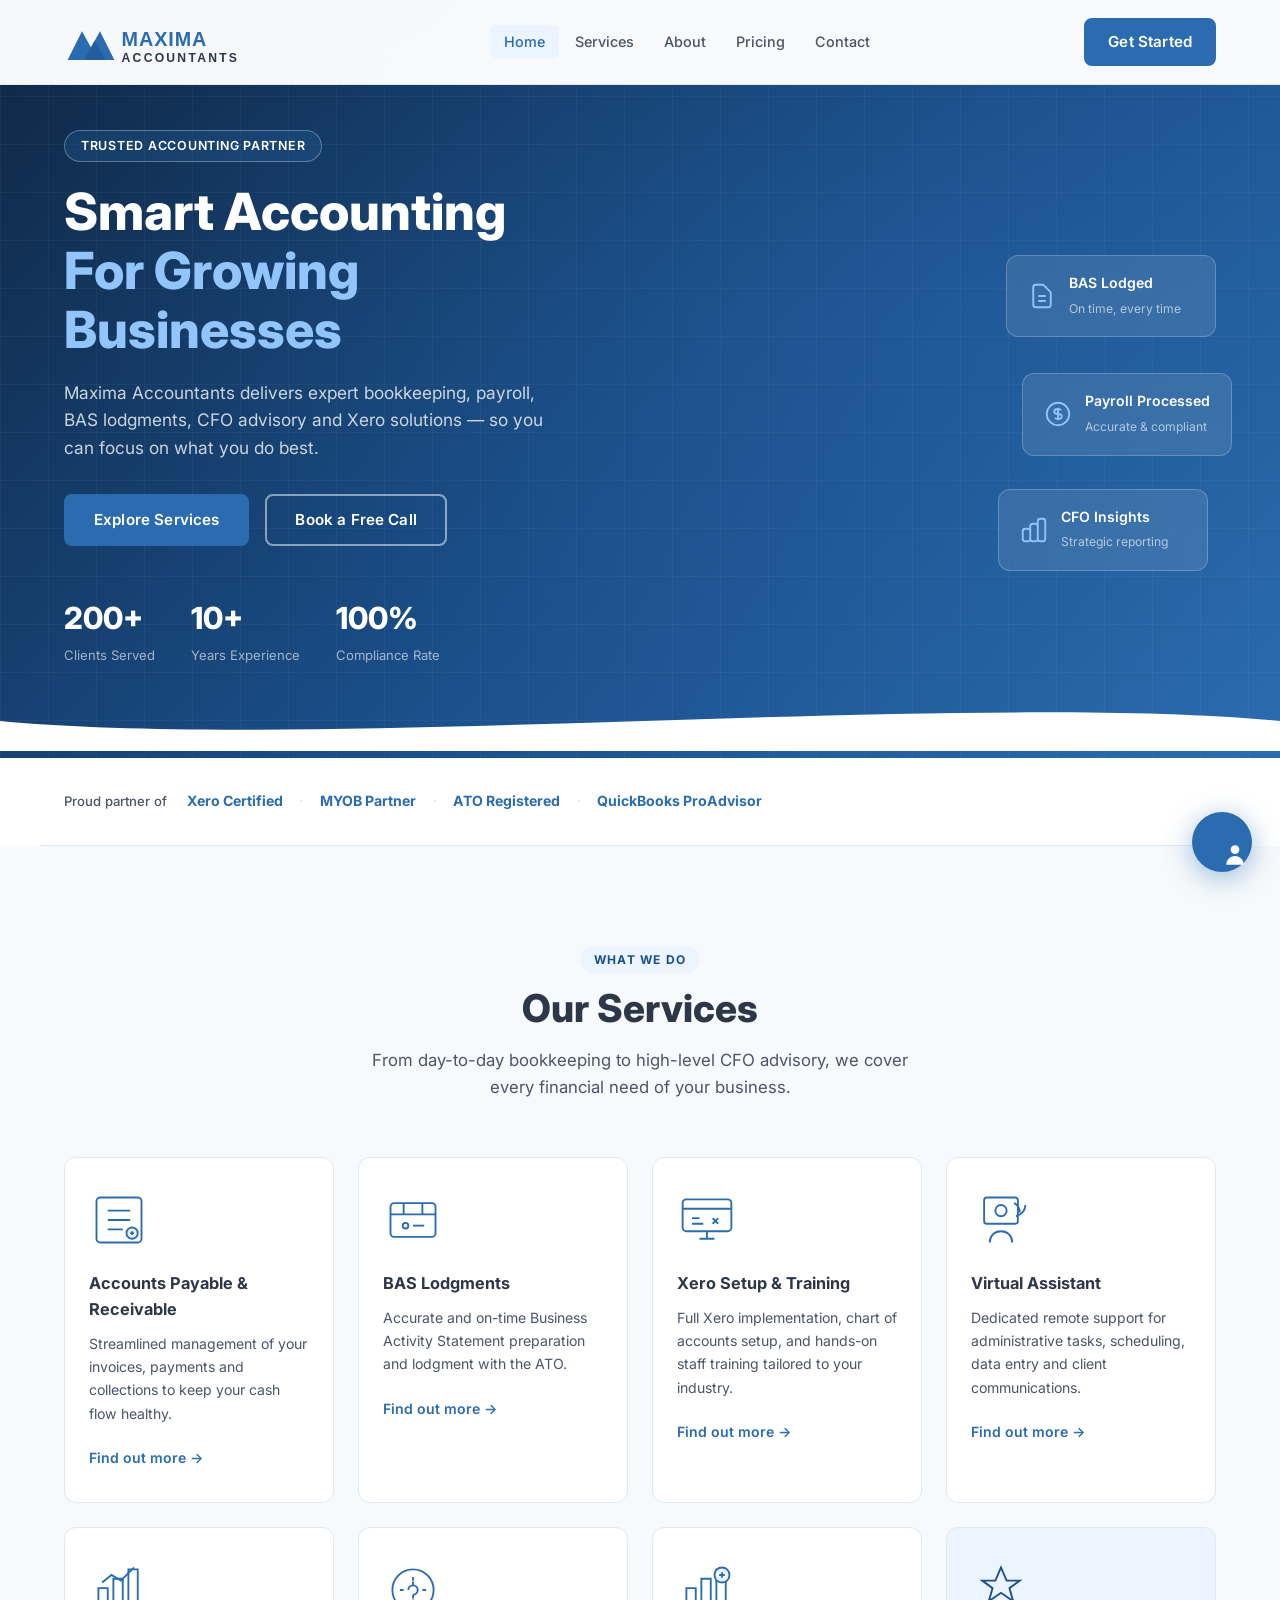
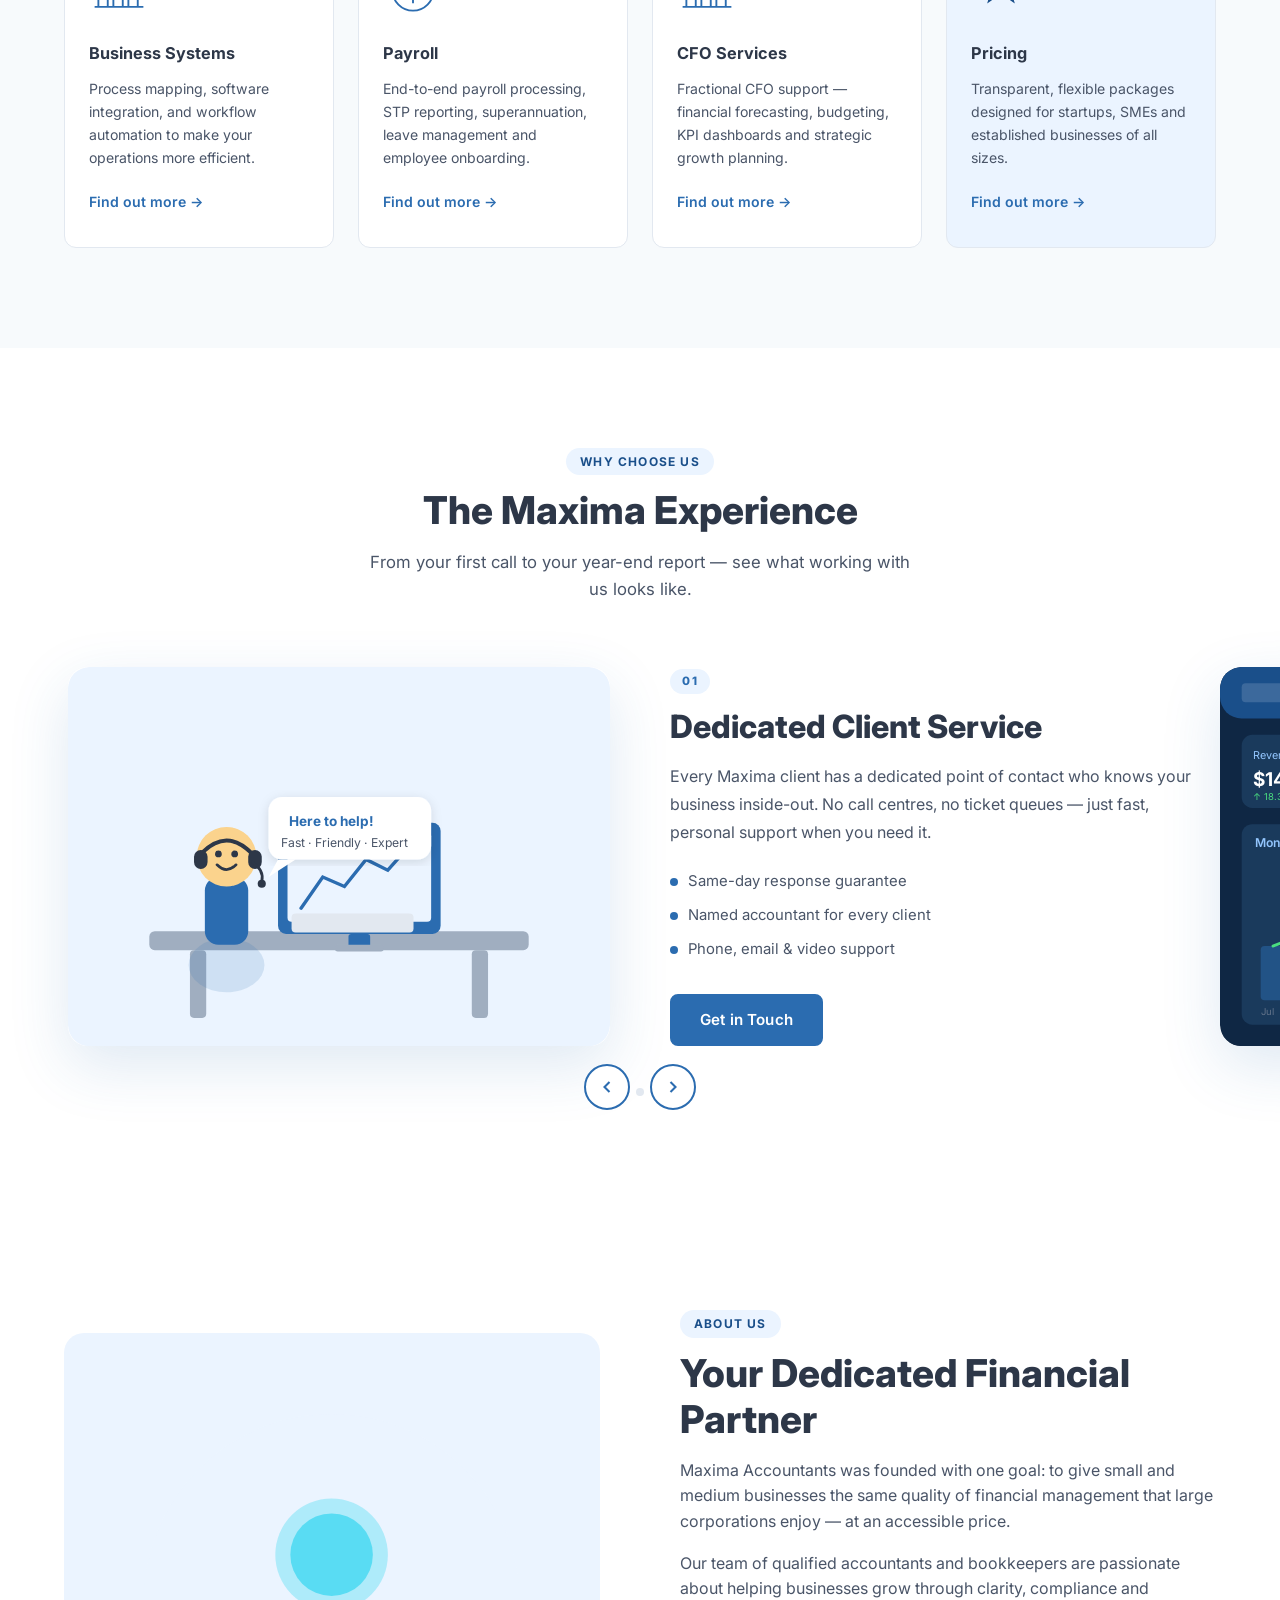
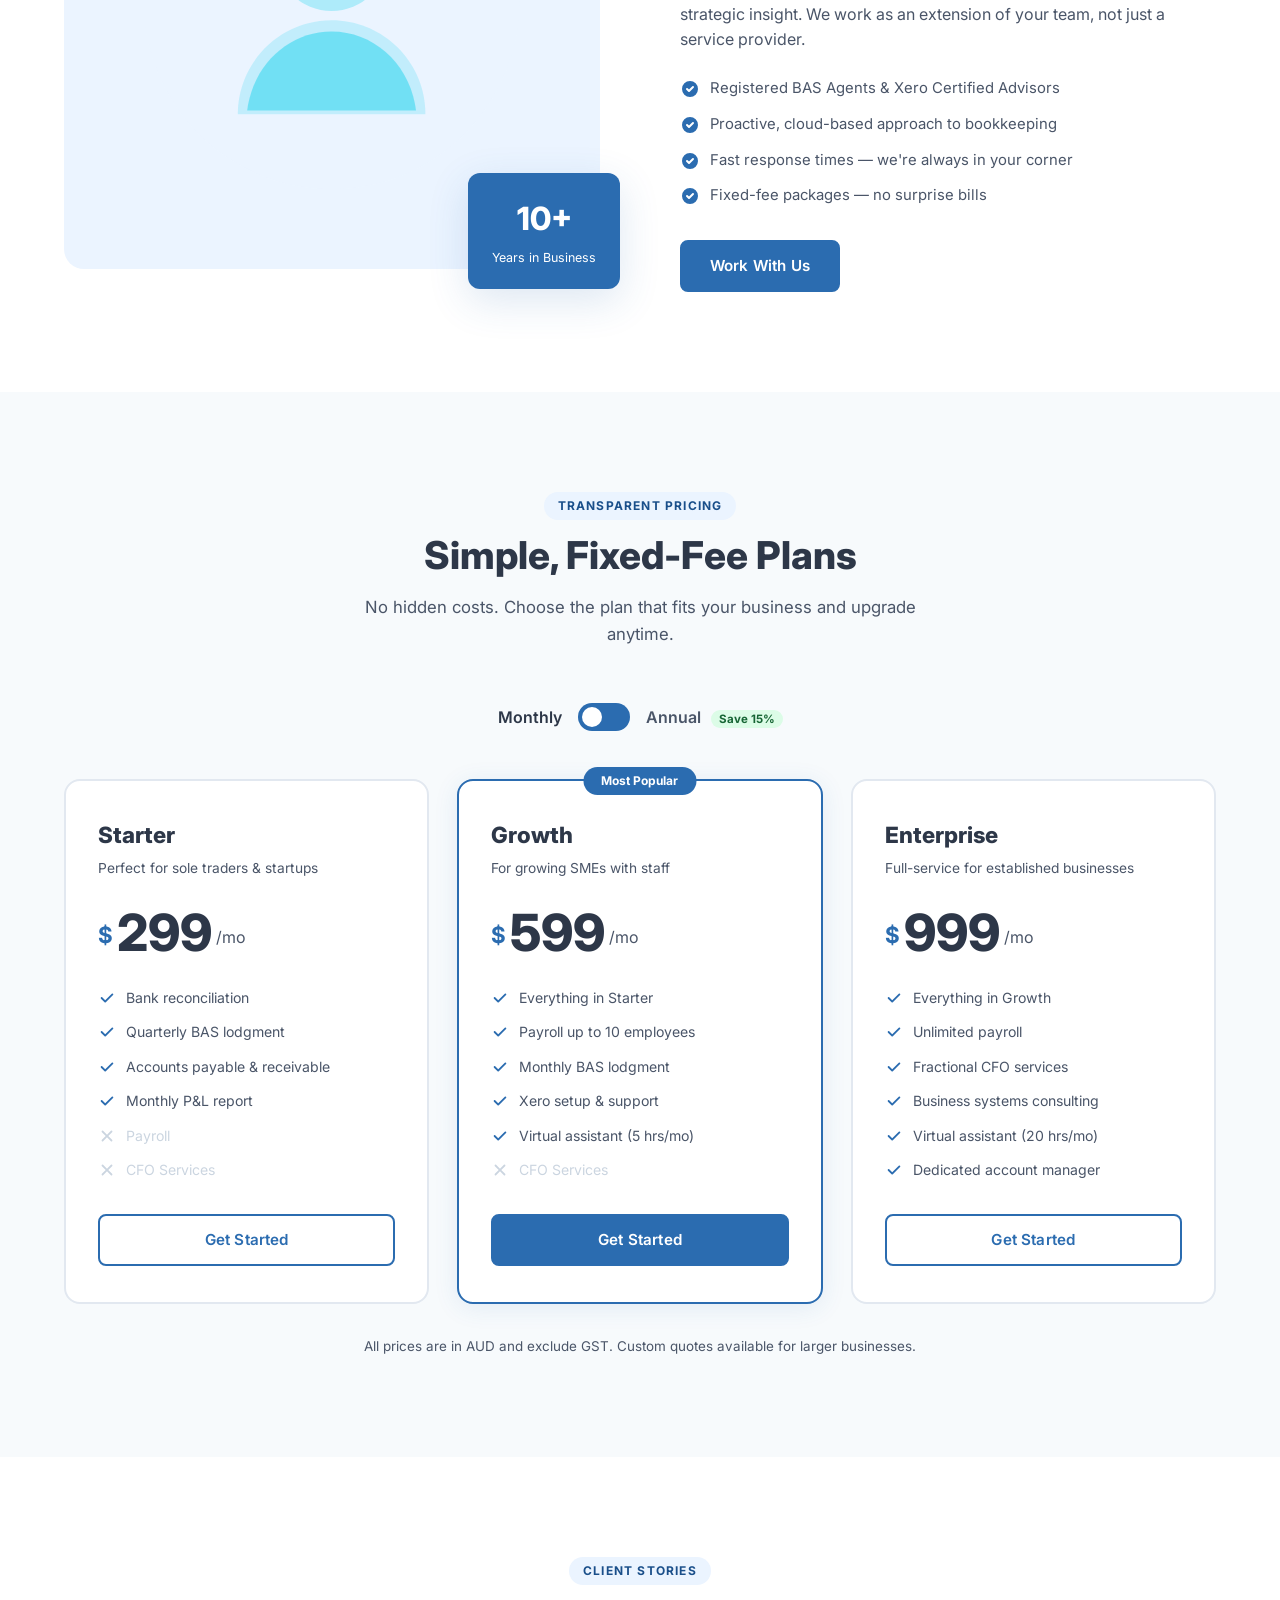
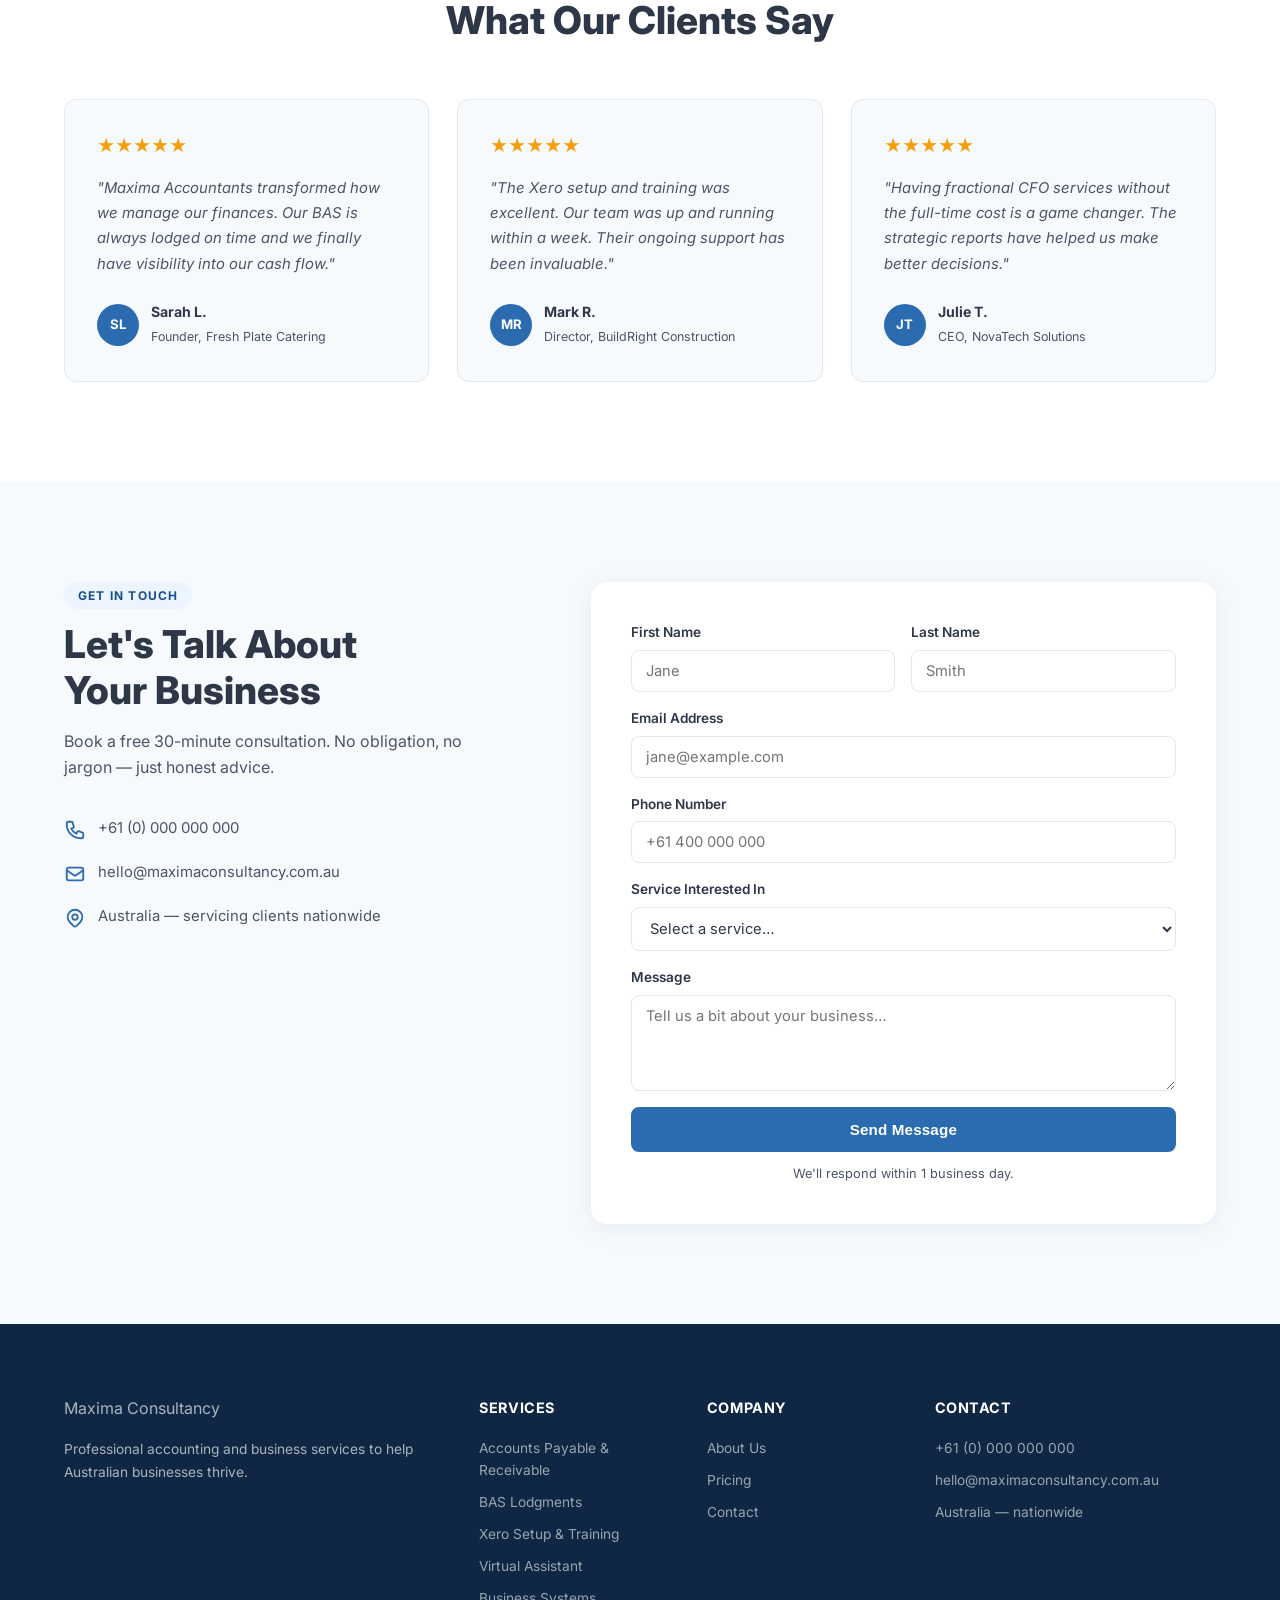
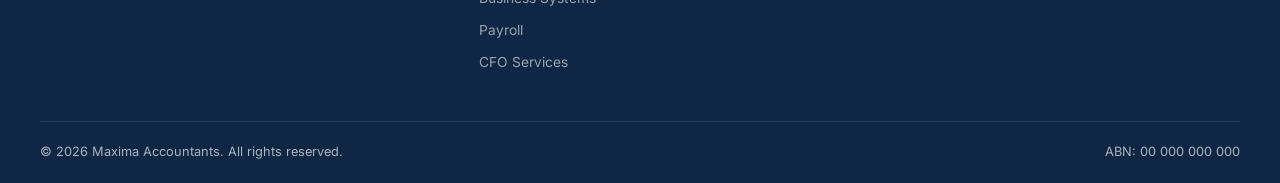
==== commit 96457e50: "Replace chat launcher icon with male person icon Co-Authored-By: Claude Sonnet 4.6 <noreply@anthropi" ====
--- a/index.html
+++ b/index.html
@@ -800,7 +800,18 @@
     <!-- Launcher button -->
     <button class="chat-launcher" id="chatLauncher" aria-label="Open chat">
       <span class="chat-launcher__open">
-        <svg viewBox="0 0 24 24" fill="none" stroke="currentColor" stroke-width="2"><path d="M21 15a2 2 0 01-2 2H7l-4 4V5a2 2 0 012-2h14a2 2 0 012 2z"/></svg>
+        <svg viewBox="0 0 24 24" fill="currentColor" xmlns="http://www.w3.org/2000/svg">
+          <!-- head -->
+          <circle cx="12" cy="7" r="4"/>
+          <!-- shoulders / body -->
+          <path d="M4 21c0-4.418 3.582-8 8-8s8 3.582 8 8" fill="currentColor"/>
+          <!-- tie -->
+          <polygon points="12,13 10.5,16 12,22 13.5,16" fill="rgba(255,255,255,0.35)"/>
+          <!-- collar left -->
+          <path d="M10.5,13.2 L9,15 L12,13.5Z" fill="rgba(255,255,255,0.5)"/>
+          <!-- collar right -->
+          <path d="M13.5,13.2 L15,15 L12,13.5Z" fill="rgba(255,255,255,0.5)"/>
+        </svg>
       </span>
       <span class="chat-launcher__close">
         <svg viewBox="0 0 24 24" fill="none" stroke="currentColor" stroke-width="2"><path d="M18 6L6 18M6 6l12 12"/></svg>
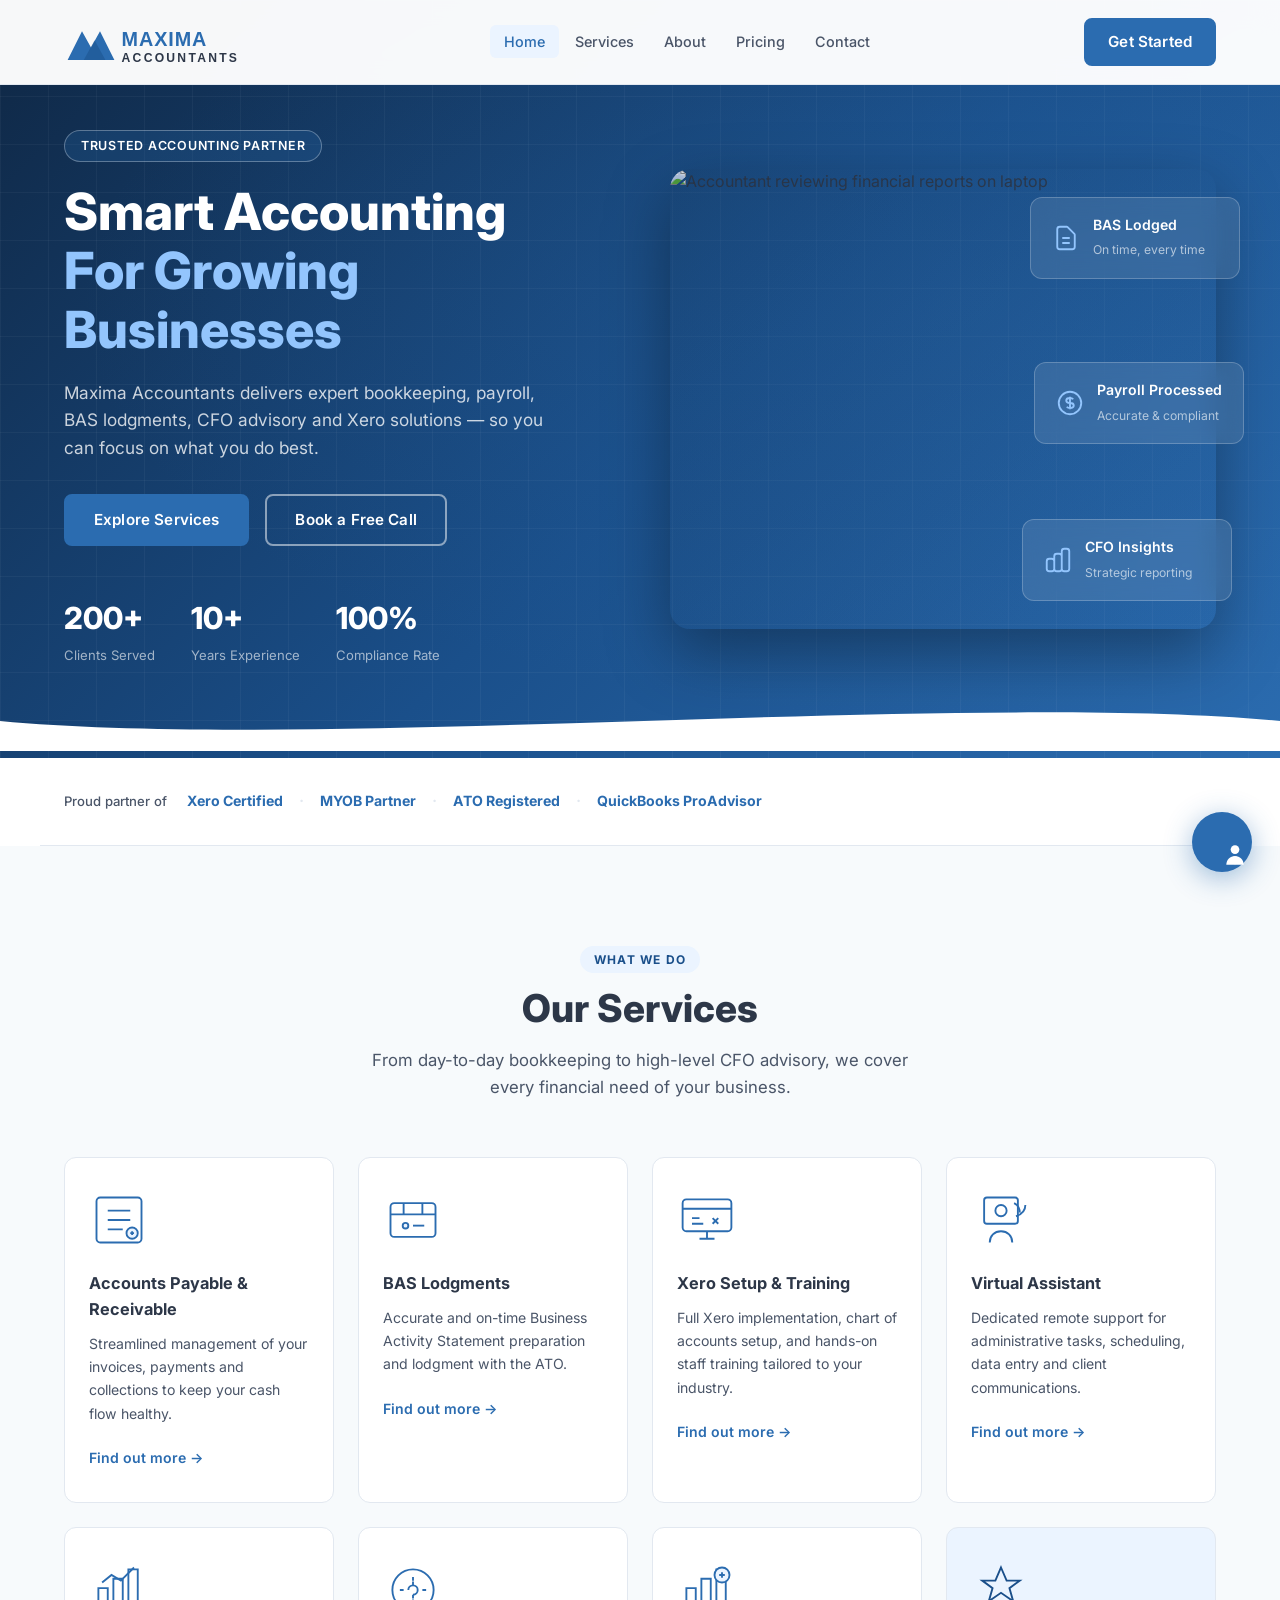
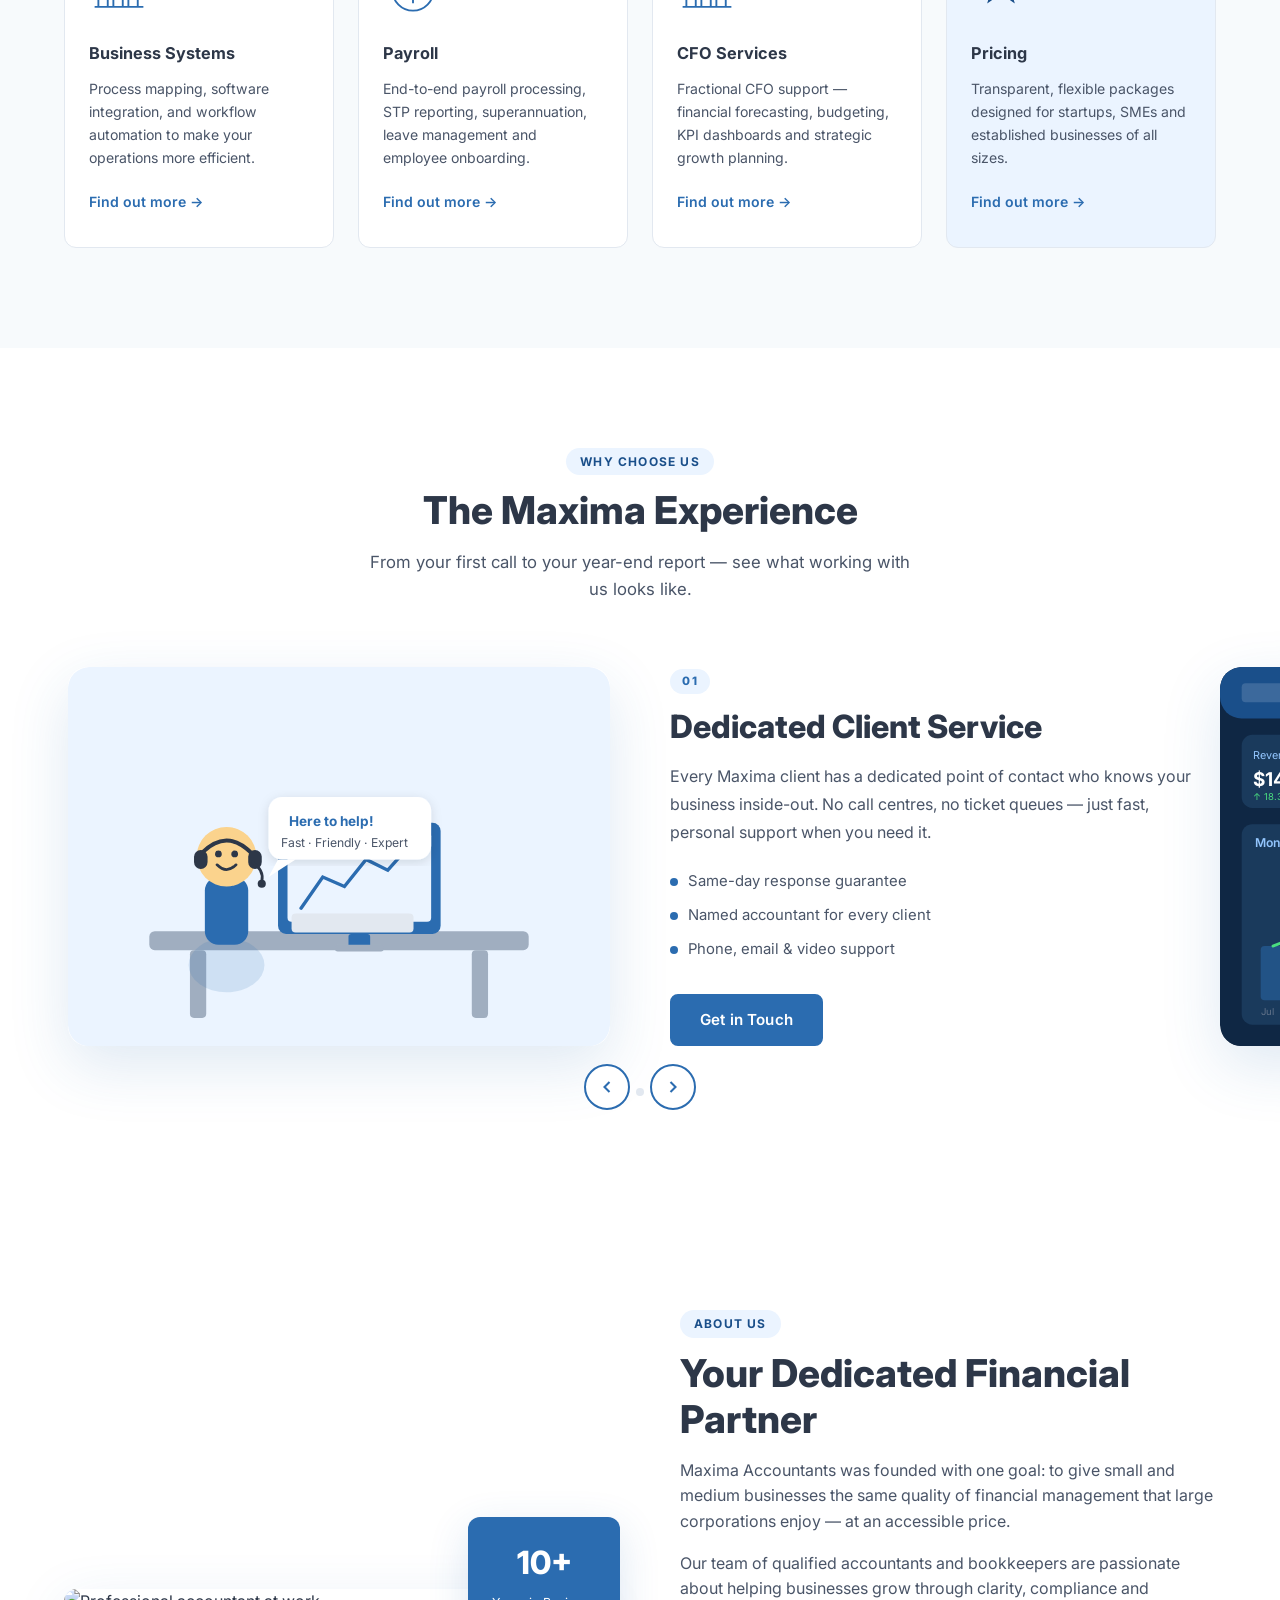
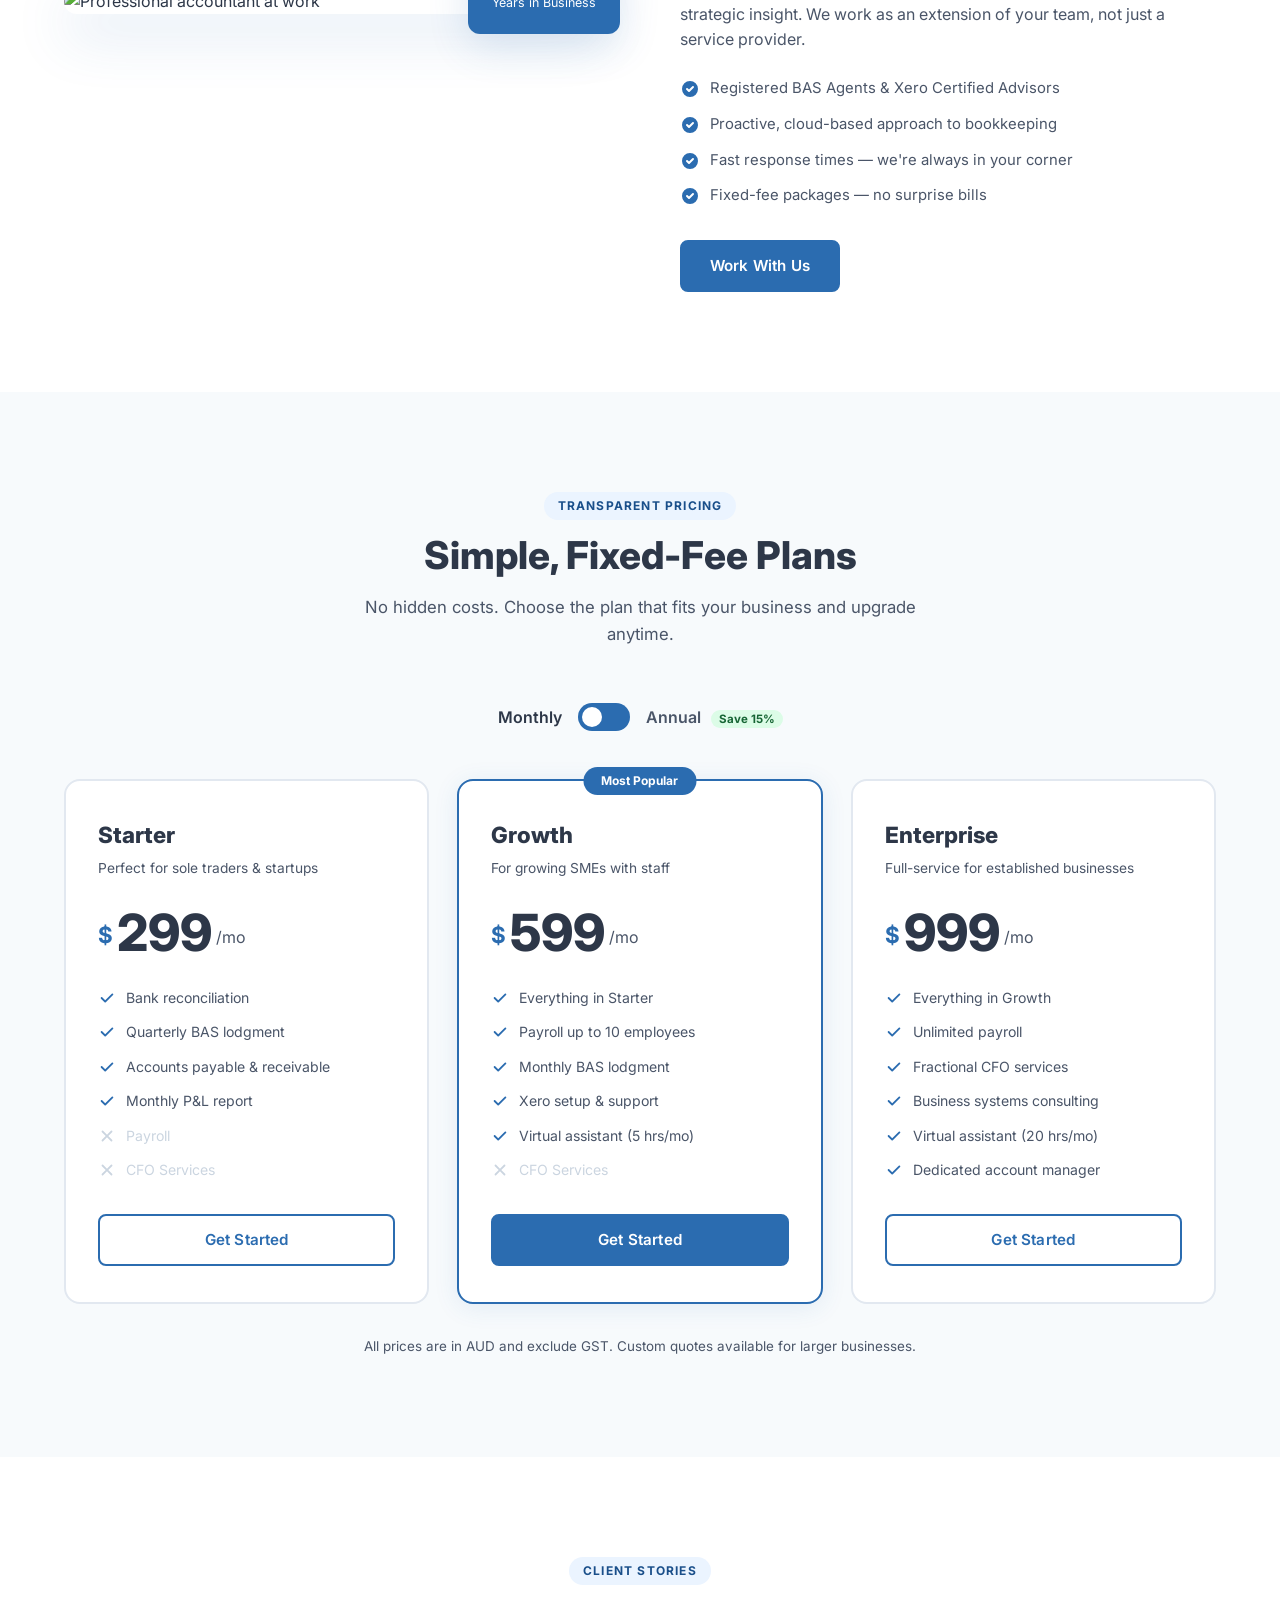
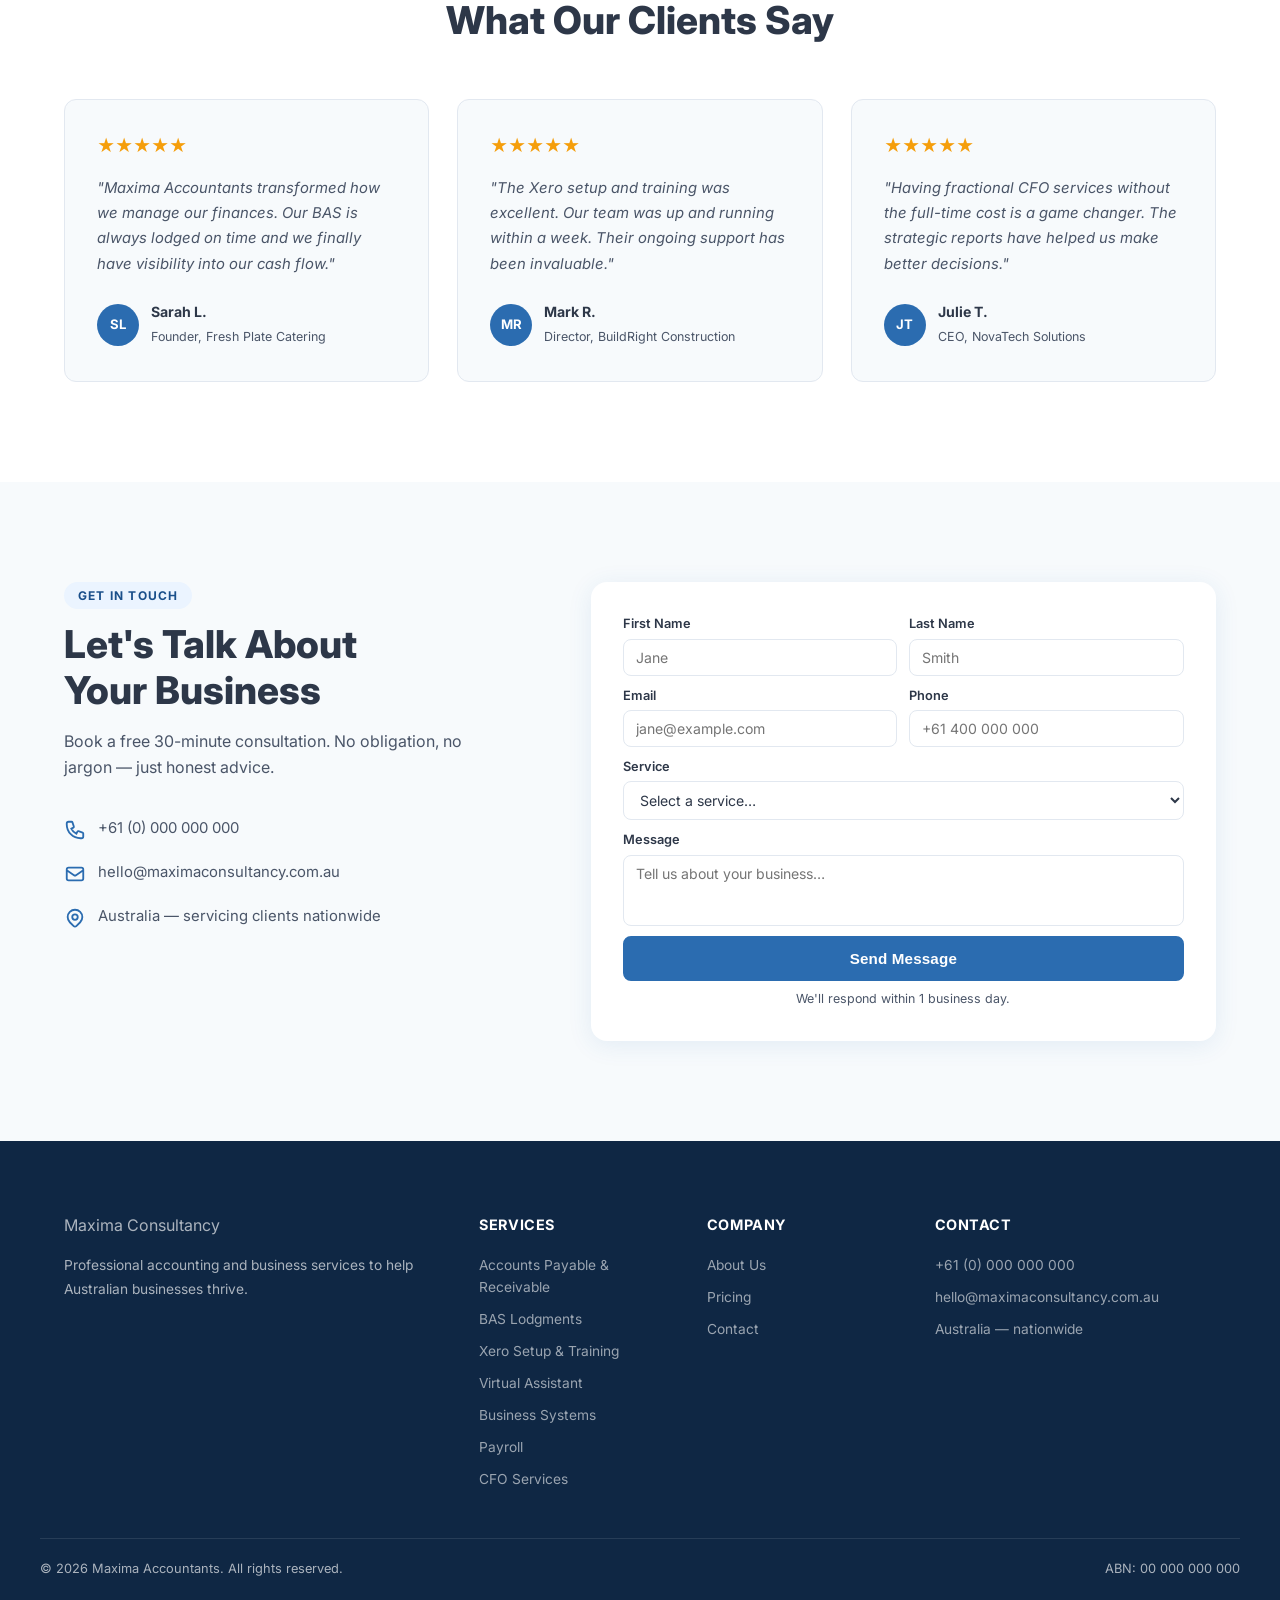
==== commit 08330648: "Compact contact form + wire in hero-accounting.jpg - Contact form: email+phone now on one row, texta" ====
--- a/index.html
+++ b/index.html
@@ -54,17 +54,22 @@
         </div>
       </div>
       <div class="hero__visual">
-        <div class="hero__card hero__card--1">
-          <svg viewBox="0 0 24 24" fill="none" stroke="currentColor" stroke-width="1.5"><path d="M9 12h6m-6 4h6m2 5H7a2 2 0 01-2-2V5a2 2 0 012-2h5.586a1 1 0 01.707.293l5.414 5.414a1 1 0 01.293.707V19a2 2 0 01-2 2z"/></svg>
-          <div><strong>BAS Lodged</strong><small>On time, every time</small></div>
-        </div>
-        <div class="hero__card hero__card--2">
-          <svg viewBox="0 0 24 24" fill="none" stroke="currentColor" stroke-width="1.5"><path d="M12 8c-1.657 0-3 .895-3 2s1.343 2 3 2 3 .895 3 2-1.343 2-3 2m0-8c1.11 0 2.08.402 2.599 1M12 8V7m0 1v8m0 0v1m0-1c-1.11 0-2.08-.402-2.599-1M21 12a9 9 0 11-18 0 9 9 0 0118 0z"/></svg>
-          <div><strong>Payroll Processed</strong><small>Accurate & compliant</small></div>
-        </div>
-        <div class="hero__card hero__card--3">
-          <svg viewBox="0 0 24 24" fill="none" stroke="currentColor" stroke-width="1.5"><path d="M9 19v-6a2 2 0 00-2-2H5a2 2 0 00-2 2v6a2 2 0 002 2h2a2 2 0 002-2zm0 0V9a2 2 0 012-2h2a2 2 0 012 2v10m-6 0a2 2 0 002 2h2a2 2 0 002-2m0 0V5a2 2 0 012-2h2a2 2 0 012 2v14a2 2 0 01-2 2h-2a2 2 0 01-2-2z"/></svg>
-          <div><strong>CFO Insights</strong><small>Strategic reporting</small></div>
+        <div class="hero__img-wrap">
+          <img src="images/hero-accounting.jpg" alt="Accountant reviewing financial reports on laptop" class="hero__photo"/>
+          <div class="hero__img-overlay"></div>
+          <!-- floating cards over the image -->
+          <div class="hero__card hero__card--1">
+            <svg viewBox="0 0 24 24" fill="none" stroke="currentColor" stroke-width="1.5"><path d="M9 12h6m-6 4h6m2 5H7a2 2 0 01-2-2V5a2 2 0 012-2h5.586a1 1 0 01.707.293l5.414 5.414a1 1 0 01.293.707V19a2 2 0 01-2 2z"/></svg>
+            <div><strong>BAS Lodged</strong><small>On time, every time</small></div>
+          </div>
+          <div class="hero__card hero__card--2">
+            <svg viewBox="0 0 24 24" fill="none" stroke="currentColor" stroke-width="1.5"><path d="M12 8c-1.657 0-3 .895-3 2s1.343 2 3 2 3 .895 3 2-1.343 2-3 2m0-8c1.11 0 2.08.402 2.599 1M12 8V7m0 1v8m0 0v1m0-1c-1.11 0-2.08-.402-2.599-1M21 12a9 9 0 11-18 0 9 9 0 0118 0z"/></svg>
+            <div><strong>Payroll Processed</strong><small>Accurate &amp; compliant</small></div>
+          </div>
+          <div class="hero__card hero__card--3">
+            <svg viewBox="0 0 24 24" fill="none" stroke="currentColor" stroke-width="1.5"><path d="M9 19v-6a2 2 0 00-2-2H5a2 2 0 00-2 2v6a2 2 0 002 2h2a2 2 0 002-2zm0 0V9a2 2 0 012-2h2a2 2 0 012 2v10m-6 0a2 2 0 002 2h2a2 2 0 002-2m0 0V5a2 2 0 012-2h2a2 2 0 012 2v14a2 2 0 01-2 2h-2a2 2 0 01-2-2z"/></svg>
+            <div><strong>CFO Insights</strong><small>Strategic reporting</small></div>
+          </div>
         </div>
       </div>
     </div>
@@ -516,15 +521,7 @@
     <div class="container about__grid">
       <div class="about__visual">
         <div class="about__img-wrap">
-          <div class="about__img-placeholder">
-            <svg viewBox="0 0 200 200" fill="none">
-              <circle cx="100" cy="100" r="100" fill="#EBF4FF"/>
-              <circle cx="100" cy="75" r="30" fill="#22d3ee" opacity=".3"/>
-              <path d="M50 160c0-27.6 22.4-50 50-50s50 22.4 50 50" fill="#22d3ee" opacity=".2"/>
-              <circle cx="100" cy="75" r="22" fill="#22d3ee" opacity=".6"/>
-              <path d="M55 158c3-24 22-42 45-42s42 18 45 42" fill="#22d3ee" opacity=".5"/>
-            </svg>
-          </div>
+          <img src="images/hero-accounting.jpg" alt="Professional accountant at work" class="about__photo"/>
           <div class="about__badge-float">
             <strong>10+</strong><span>Years in Business</span>
           </div>
@@ -701,7 +698,8 @@
           </div>
         </div>
       </div>
-      <form class="contact__form" id="contactForm" novalidate>
+      <form class="contact__form contact__form--compact" id="contactForm" novalidate>
+        <!-- Row 1: Name -->
         <div class="form-row">
           <div class="form-group">
             <label for="firstName">First Name</label>
@@ -712,16 +710,20 @@
             <input type="text" id="lastName" name="lastName" placeholder="Smith" required/>
           </div>
         </div>
+        <!-- Row 2: Email + Phone -->
+        <div class="form-row">
+          <div class="form-group">
+            <label for="email">Email</label>
+            <input type="email" id="email" name="email" placeholder="jane@example.com" required/>
+          </div>
+          <div class="form-group">
+            <label for="phone">Phone</label>
+            <input type="tel" id="phone" name="phone" placeholder="+61 400 000 000"/>
+          </div>
+        </div>
+        <!-- Row 3: Service -->
         <div class="form-group">
-          <label for="email">Email Address</label>
-          <input type="email" id="email" name="email" placeholder="jane@example.com" required/>
-        </div>
-        <div class="form-group">
-          <label for="phone">Phone Number</label>
-          <input type="tel" id="phone" name="phone" placeholder="+61 400 000 000"/>
-        </div>
-        <div class="form-group">
-          <label for="service">Service Interested In</label>
+          <label for="service">Service</label>
           <select id="service" name="service">
             <option value="">Select a service…</option>
             <option>Accounts Payable &amp; Receivable</option>
@@ -734,9 +736,10 @@
             <option>Full-Service Package</option>
           </select>
         </div>
+        <!-- Row 4: Message -->
         <div class="form-group">
           <label for="message">Message</label>
-          <textarea id="message" name="message" rows="4" placeholder="Tell us a bit about your business…"></textarea>
+          <textarea id="message" name="message" rows="3" placeholder="Tell us about your business…"></textarea>
         </div>
         <button type="submit" class="btn btn--primary btn--full">Send Message</button>
         <p class="form-note">We'll respond within 1 business day.</p>
--- a/css/style.css
+++ b/css/style.css
@@ -133,9 +133,40 @@
 .hero__card svg { width: 30px; height: 30px; color: #93C5FD; flex-shrink: 0; }
 .hero__card div strong { display: block; font-weight: 600; font-size: 0.88rem; }
 .hero__card div small { font-size: 0.76rem; color: rgba(255,255,255,0.62); }
-.hero__card--1 { top: 5%;  right: 0; }
-.hero__card--2 { top: 42%; right: -16px; }
-.hero__card--3 { top: 78%; right: 8px; }
+
+/* Hero image wrapper — photo fills right column, cards float on top */
+.hero__img-wrap {
+  position: relative;
+  width: 100%;
+  height: 460px;
+  border-radius: 20px;
+  overflow: visible;
+}
+.hero__photo {
+  width: 100%;
+  height: 100%;
+  object-fit: cover;
+  border-radius: 20px;
+  display: block;
+  box-shadow: 0 24px 64px rgba(0,0,0,0.35);
+}
+.hero__img-overlay {
+  position: absolute;
+  inset: 0;
+  border-radius: 20px;
+  background: linear-gradient(135deg, rgba(15,39,68,0.18) 0%, rgba(43,108,176,0.10) 100%);
+  pointer-events: none;
+}
+
+/* Cards sit on top of the photo */
+.hero__img-wrap .hero__card {
+  position: absolute;
+  z-index: 2;
+}
+.hero__card--1 { top: 6%;   right: -24px; }
+.hero__card--2 { top: 42%;  right: -28px; }
+.hero__card--3 { bottom: 6%; right: -16px; top: auto; }
+
 .hero__wave { position: absolute; bottom: -1px; left: 0; right: 0; }
 .hero__wave svg { width: 100%; height: 60px; }
 
@@ -173,6 +204,13 @@
   aspect-ratio: 1; display: flex; align-items: center; justify-content: center;
 }
 .about__img-placeholder svg { width: 70%; height: 70%; }
+/* Real photo replaces placeholder */
+.about__photo {
+  width: 100%; height: 100%; object-fit: cover;
+  border-radius: 20px;
+  box-shadow: 0 20px 56px rgba(43,108,176,0.18);
+  display: block;
+}
 .about__badge-float {
   position: absolute; bottom: -20px; right: -20px;
   background: var(--blue); color: #fff; border-radius: var(--radius);
@@ -244,22 +282,23 @@
 .contact__detail { display: flex; align-items: flex-start; gap: 12px; }
 .contact__detail svg  { width: 22px; height: 22px; color: var(--blue); flex-shrink: 0; margin-top: 2px; }
 .contact__detail span { color: var(--slate); font-size: 0.93rem; }
-.contact__form { background: var(--white); border-radius: 16px; padding: 40px; box-shadow: var(--shadow); }
-.form-row { display: grid; grid-template-columns: 1fr 1fr; gap: 16px; }
-.form-group { display: flex; flex-direction: column; gap: 6px; margin-bottom: 16px; }
-.form-group label { font-size: 0.85rem; font-weight: 600; color: var(--charcoal); }
+.contact__form { background: var(--white); border-radius: 16px; padding: 32px; box-shadow: var(--shadow); }
+.contact__form--compact .form-group { margin-bottom: 10px; }
+.form-row { display: grid; grid-template-columns: 1fr 1fr; gap: 12px; }
+.form-group { display: flex; flex-direction: column; gap: 4px; margin-bottom: 10px; }
+.form-group label { font-size: 0.8rem; font-weight: 600; color: var(--charcoal); }
 .form-group input,
 .form-group select,
 .form-group textarea {
-  padding: 11px 14px; border: 1.5px solid var(--border); border-radius: 8px;
-  font-size: 0.92rem; font-family: inherit; color: var(--charcoal); background: #fff;
+  padding: 9px 12px; border: 1.5px solid var(--border); border-radius: 8px;
+  font-size: 0.88rem; font-family: inherit; color: var(--charcoal); background: #fff;
   transition: border-color 0.2s;
 }
 .form-group input:focus,
 .form-group select:focus,
-.form-group textarea:focus { outline: none; border-color: var(--blue); box-shadow: 0 0 0 3px rgba(43,108,176,0.12); }
-.form-group textarea { resize: vertical; }
-.form-note { text-align: center; color: var(--slate); font-size: 0.8rem; margin-top: 12px; }
+.form-group textarea:focus { outline: none; border-color: var(--blue); box-shadow: 0 0 0 3px rgba(43,108,176,0.10); }
+.form-group textarea { resize: none; }
+.form-note { text-align: center; color: var(--slate); font-size: 0.78rem; margin-top: 8px; }
 .form-success {
   display: none; align-items: center; gap: 10px;
   background: #DCFCE7; color: #166534; border-radius: 8px;
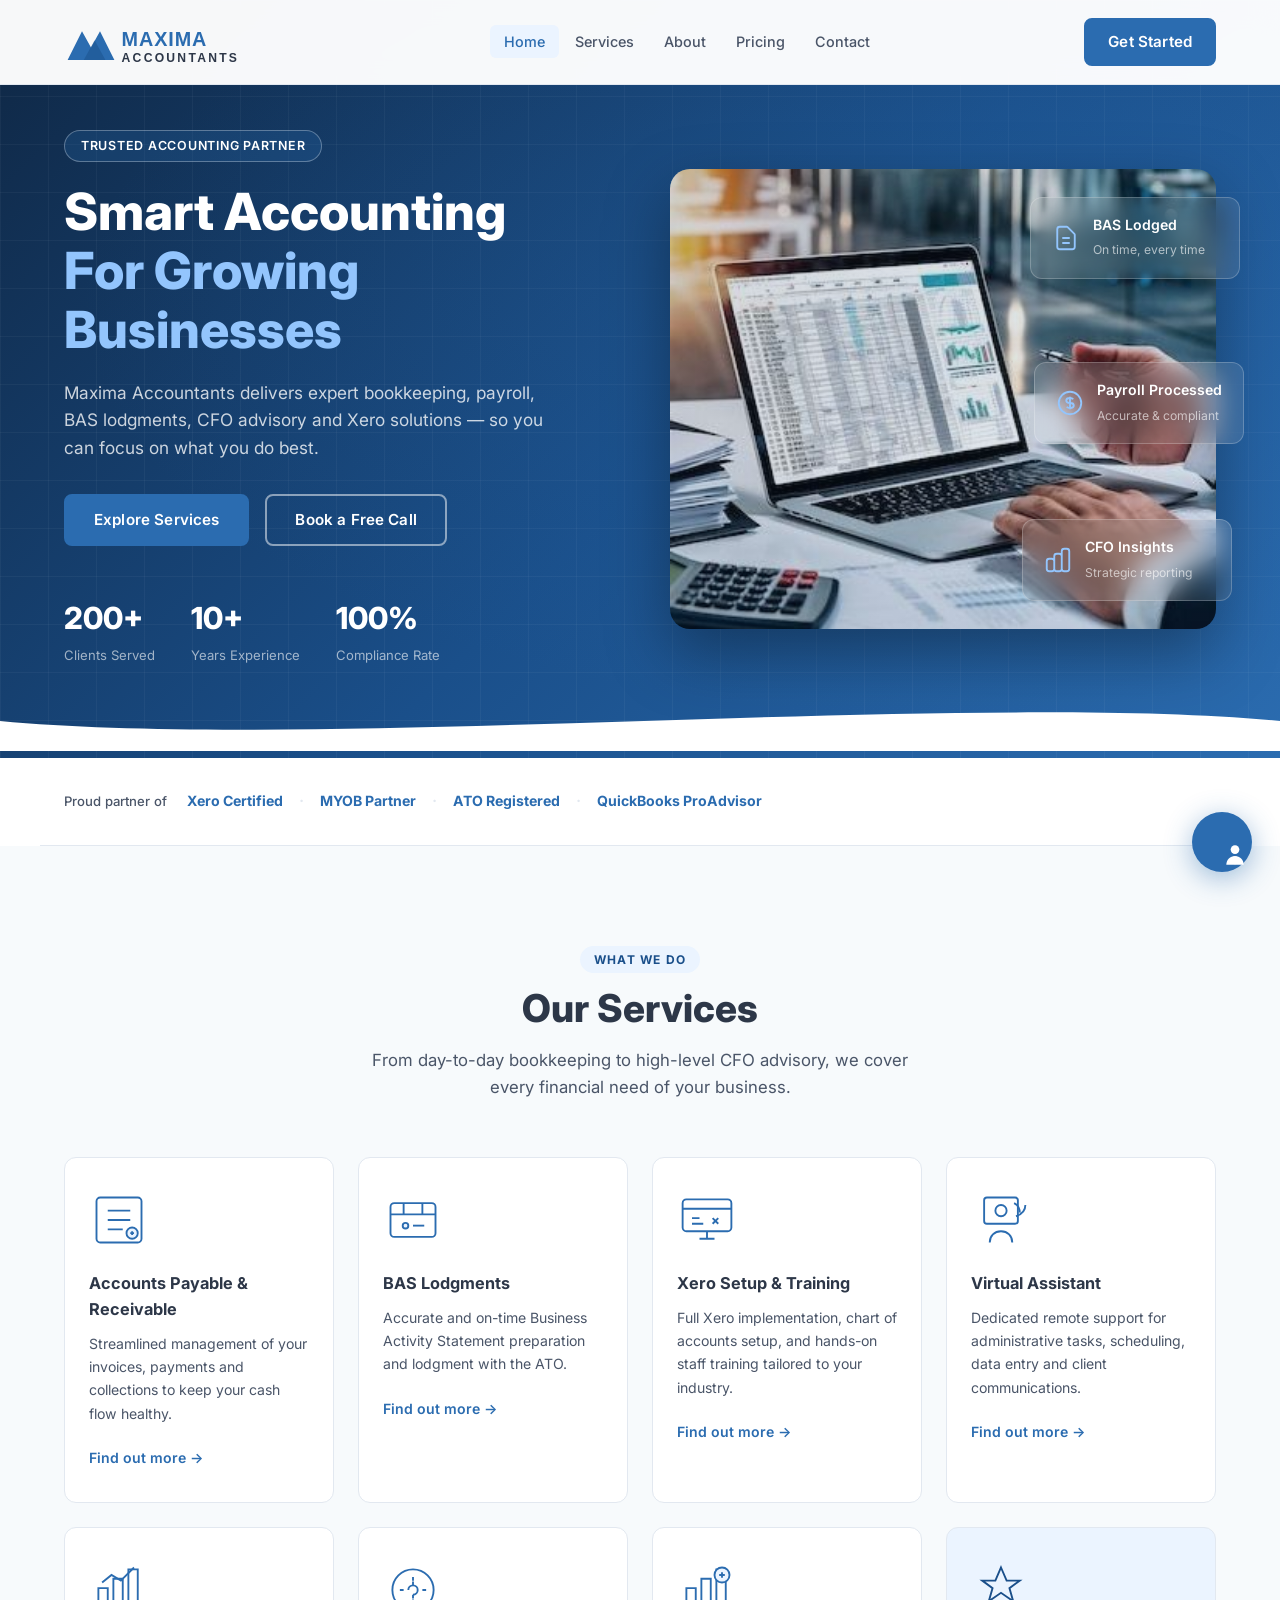
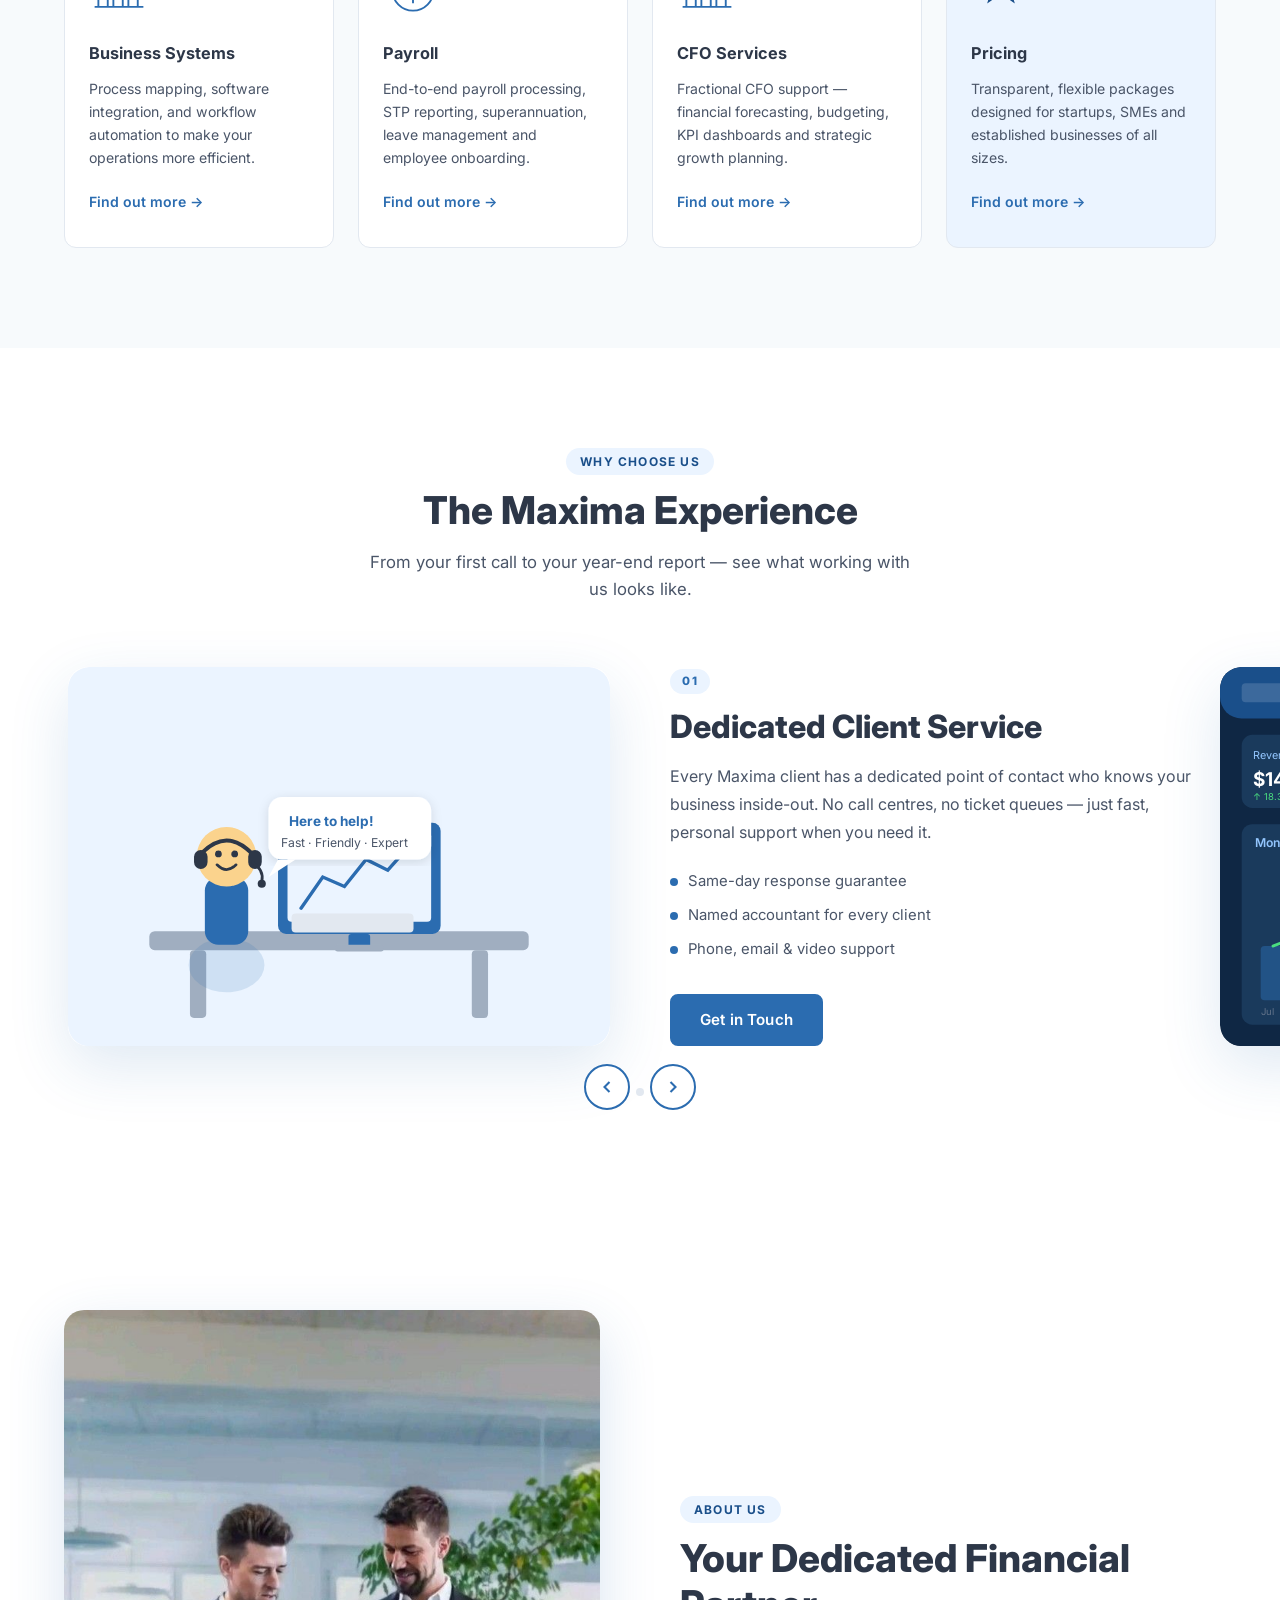
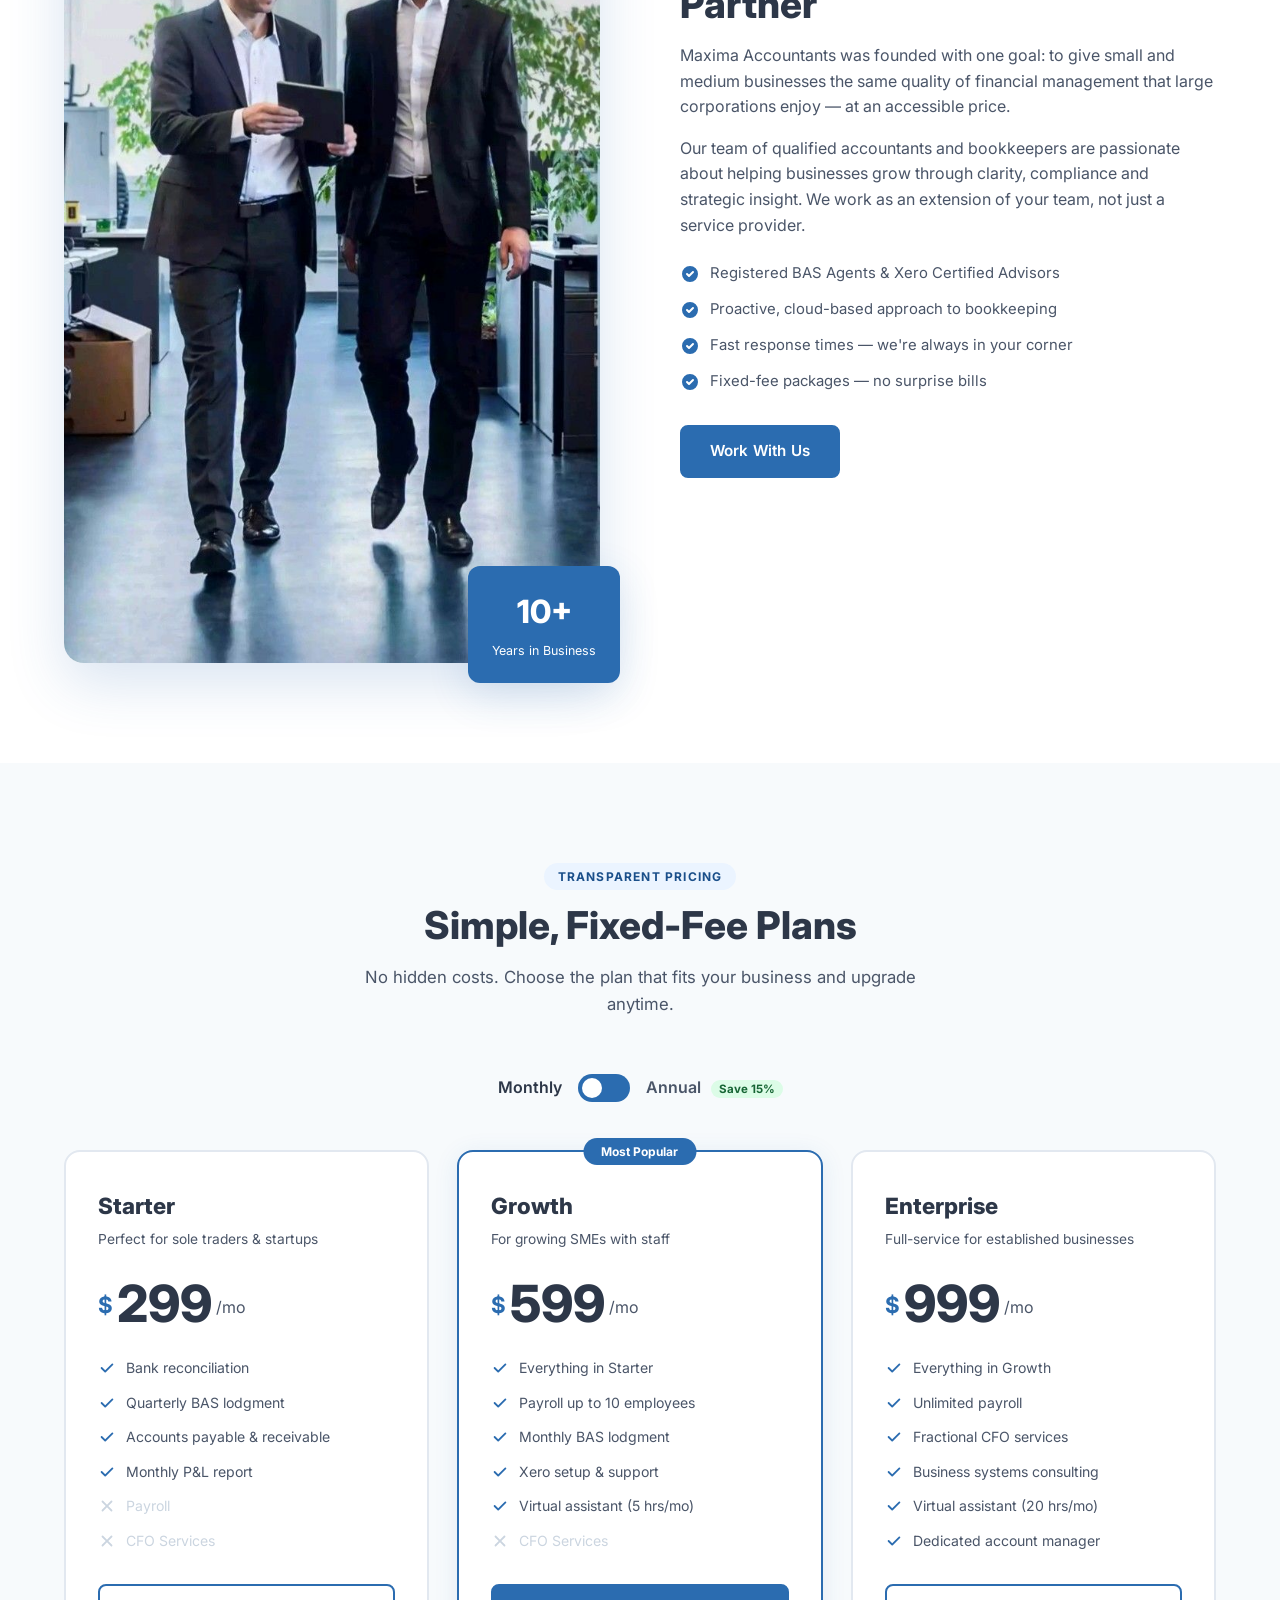
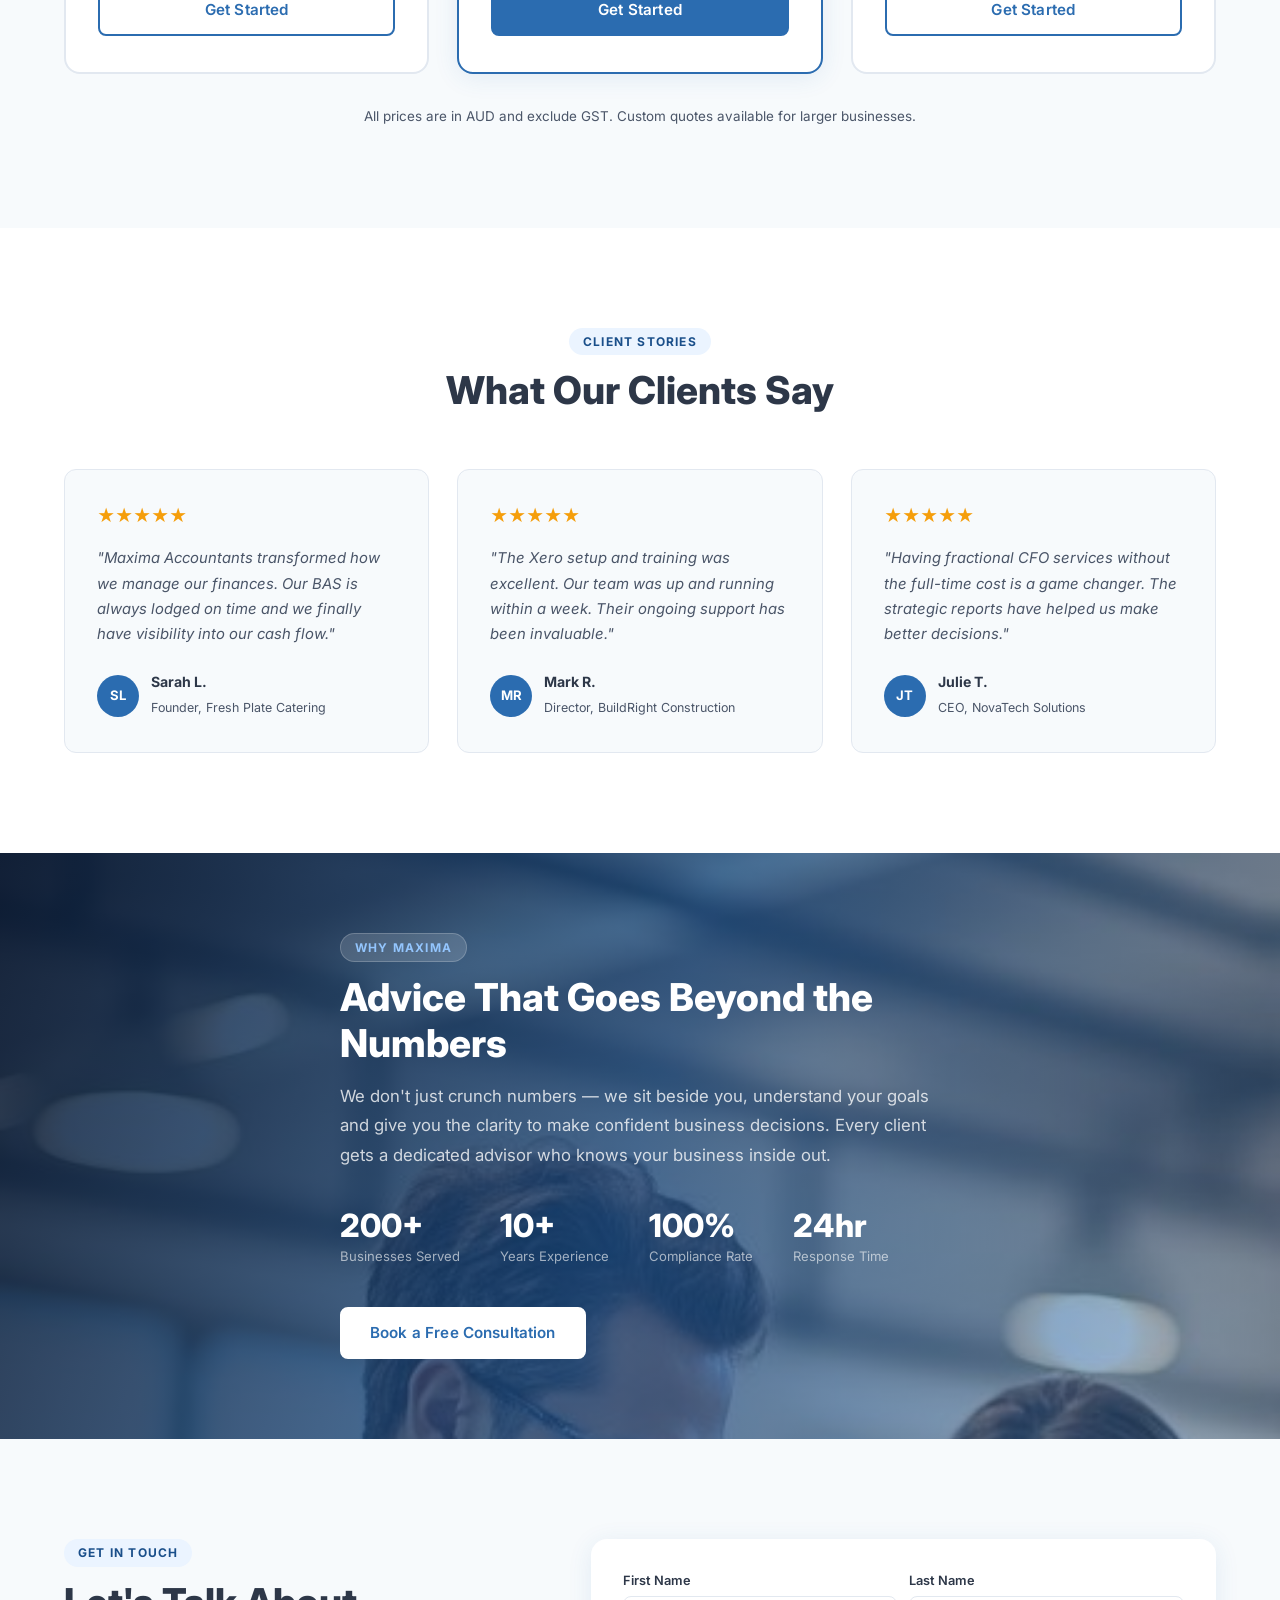
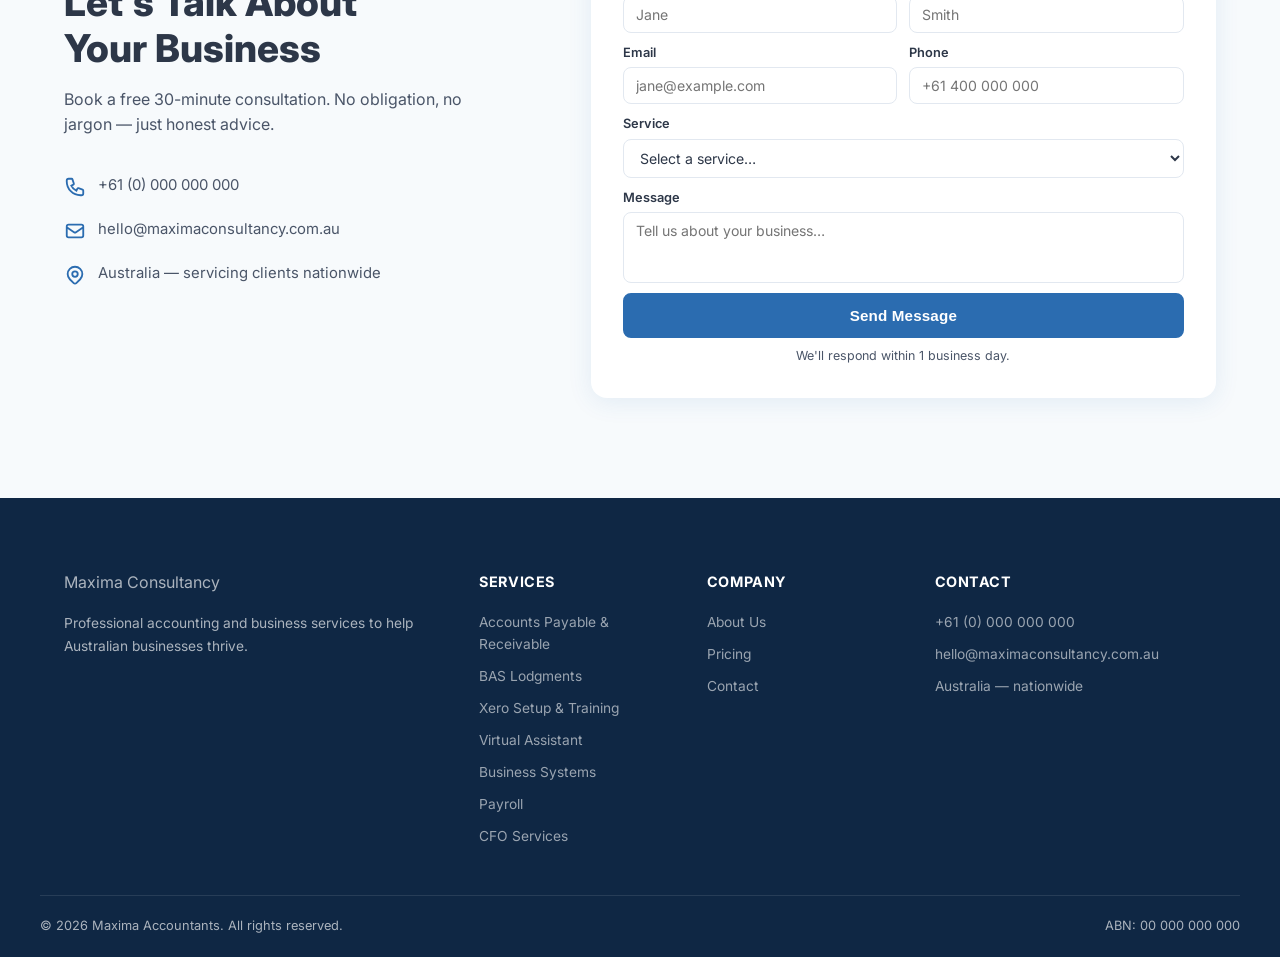
==== commit 67e90f95: "Insert real photos from images folder into website - Hero right side: 1.jpg (accountant at laptop wi" ====
--- a/index.html
+++ b/index.html
@@ -55,7 +55,7 @@
       </div>
       <div class="hero__visual">
         <div class="hero__img-wrap">
-          <img src="images/hero-accounting.jpg" alt="Accountant reviewing financial reports on laptop" class="hero__photo"/>
+          <img src="images/1.jpg" alt="Accountant reviewing financial reports on laptop" class="hero__photo"/>
           <div class="hero__img-overlay"></div>
           <!-- floating cards over the image -->
           <div class="hero__card hero__card--1">
@@ -521,7 +521,7 @@
     <div class="container about__grid">
       <div class="about__visual">
         <div class="about__img-wrap">
-          <img src="images/hero-accounting.jpg" alt="Professional accountant at work" class="about__photo"/>
+          <img src="images/bd42af75aac48ebf6bb0f22b55397046.jpg" alt="Maxima Accountants team" class="about__photo"/>
           <div class="about__badge-float">
             <strong>10+</strong><span>Years in Business</span>
           </div>
@@ -676,6 +676,28 @@
     </div>
   </section>
 
+  <!-- WHY US BANNER -->
+  <section class="why-us">
+    <div class="why-us__img-wrap">
+      <img src="images/e7ba9e0f5f16f9be77e928eca4352183.jpg" alt="Maxima accountant advising a client"/>
+      <div class="why-us__overlay"></div>
+    </div>
+    <div class="container why-us__content">
+      <div class="why-us__text">
+        <span class="section-badge">Why Maxima</span>
+        <h2 class="section-title">Advice That Goes Beyond the Numbers</h2>
+        <p>We don't just crunch numbers — we sit beside you, understand your goals and give you the clarity to make confident business decisions. Every client gets a dedicated advisor who knows your business inside out.</p>
+        <div class="why-us__stats">
+          <div class="why-stat"><strong>200+</strong><span>Businesses Served</span></div>
+          <div class="why-stat"><strong>10+</strong><span>Years Experience</span></div>
+          <div class="why-stat"><strong>100%</strong><span>Compliance Rate</span></div>
+          <div class="why-stat"><strong>24hr</strong><span>Response Time</span></div>
+        </div>
+        <a href="#contact" class="btn btn--primary">Book a Free Consultation</a>
+      </div>
+    </div>
+  </section>
+
   <!-- CONTACT -->
   <section class="contact" id="contact">
     <div class="container contact__grid">
--- a/css/style.css
+++ b/css/style.css
@@ -273,6 +273,68 @@
 .author-avatar { width: 42px; height: 42px; border-radius: 50%; background: var(--blue); color: #fff; font-weight: 700; font-size: 0.82rem; display: flex; align-items: center; justify-content: center; flex-shrink: 0; }
 .testimonial-card__author strong { display: block; font-size: 0.88rem; color: var(--charcoal); }
 .testimonial-card__author small  { color: var(--slate); font-size: 0.78rem; }
+
+/* ===== WHY US BANNER ===== */
+.why-us {
+  position: relative;
+  min-height: 520px;
+  display: flex;
+  align-items: center;
+  overflow: hidden;
+}
+.why-us__img-wrap {
+  position: absolute;
+  inset: 0;
+  z-index: 0;
+}
+.why-us__img-wrap img {
+  width: 100%; height: 100%;
+  object-fit: cover;
+  object-position: center top;
+  display: block;
+}
+.why-us__overlay {
+  position: absolute; inset: 0;
+  background: linear-gradient(105deg, rgba(10,28,55,0.88) 0%, rgba(26,79,138,0.75) 50%, rgba(43,108,176,0.40) 100%);
+}
+.why-us__content {
+  position: relative; z-index: 1;
+  padding: 80px 24px;
+}
+.why-us__text {
+  max-width: 600px;
+}
+.why-us__text .section-badge {
+  background: rgba(255,255,255,0.15);
+  color: #93C5FD;
+  border: 1px solid rgba(255,255,255,0.2);
+}
+.why-us__text .section-title { color: #fff; }
+.why-us__text p {
+  color: rgba(255,255,255,0.78);
+  font-size: 1.05rem;
+  line-height: 1.75;
+  margin-bottom: 40px;
+}
+.why-us__stats {
+  display: flex; gap: 40px; flex-wrap: wrap;
+  margin-bottom: 40px;
+}
+.why-stat strong {
+  display: block;
+  font-size: 2rem; font-weight: 800; color: #fff;
+  line-height: 1;
+}
+.why-stat span {
+  font-size: 0.82rem; color: rgba(255,255,255,0.6);
+  margin-top: 4px; display: block;
+}
+.why-us__text .btn--primary {
+  background: #fff; color: var(--blue); border-color: #fff;
+}
+.why-us__text .btn--primary:hover {
+  background: var(--blue-light); border-color: var(--blue-light); color: var(--blue-dark);
+}
 
 /* ===== CONTACT ===== */
 .contact { padding: 100px 0; background: var(--light); }
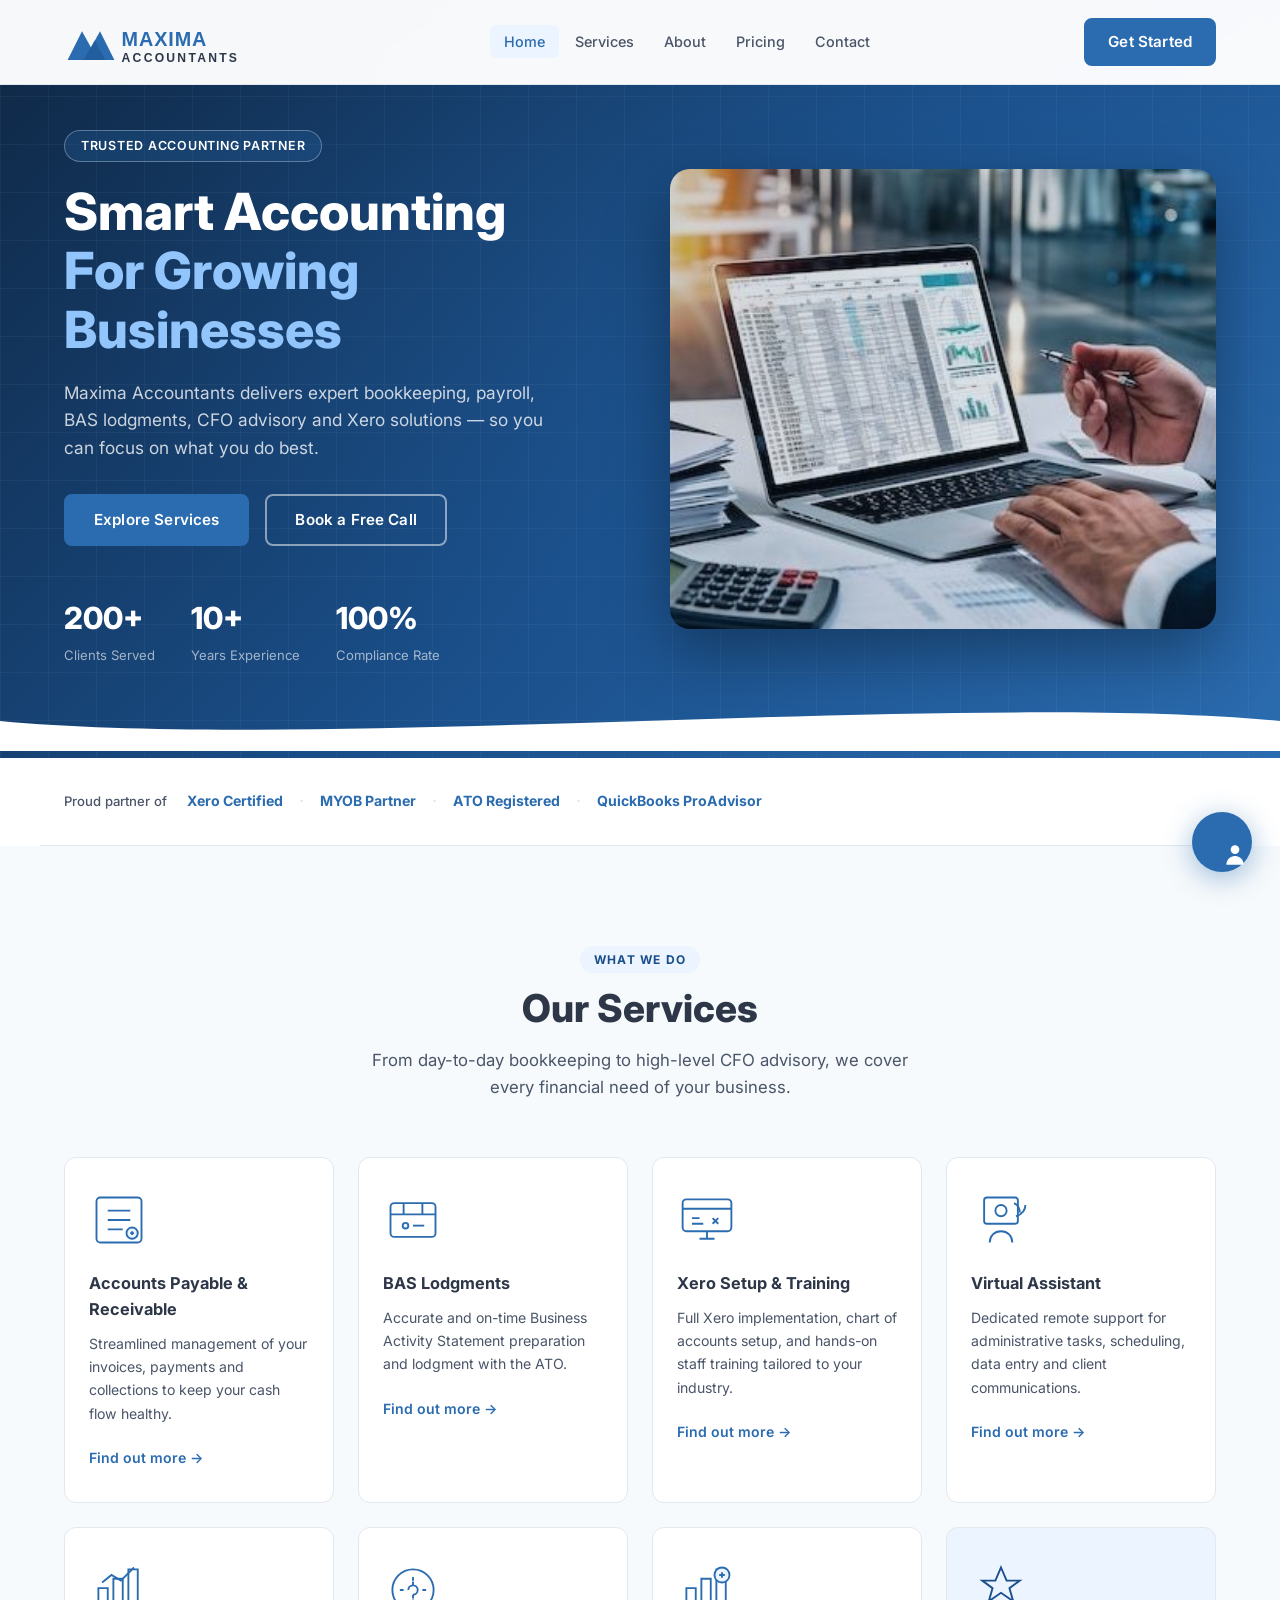
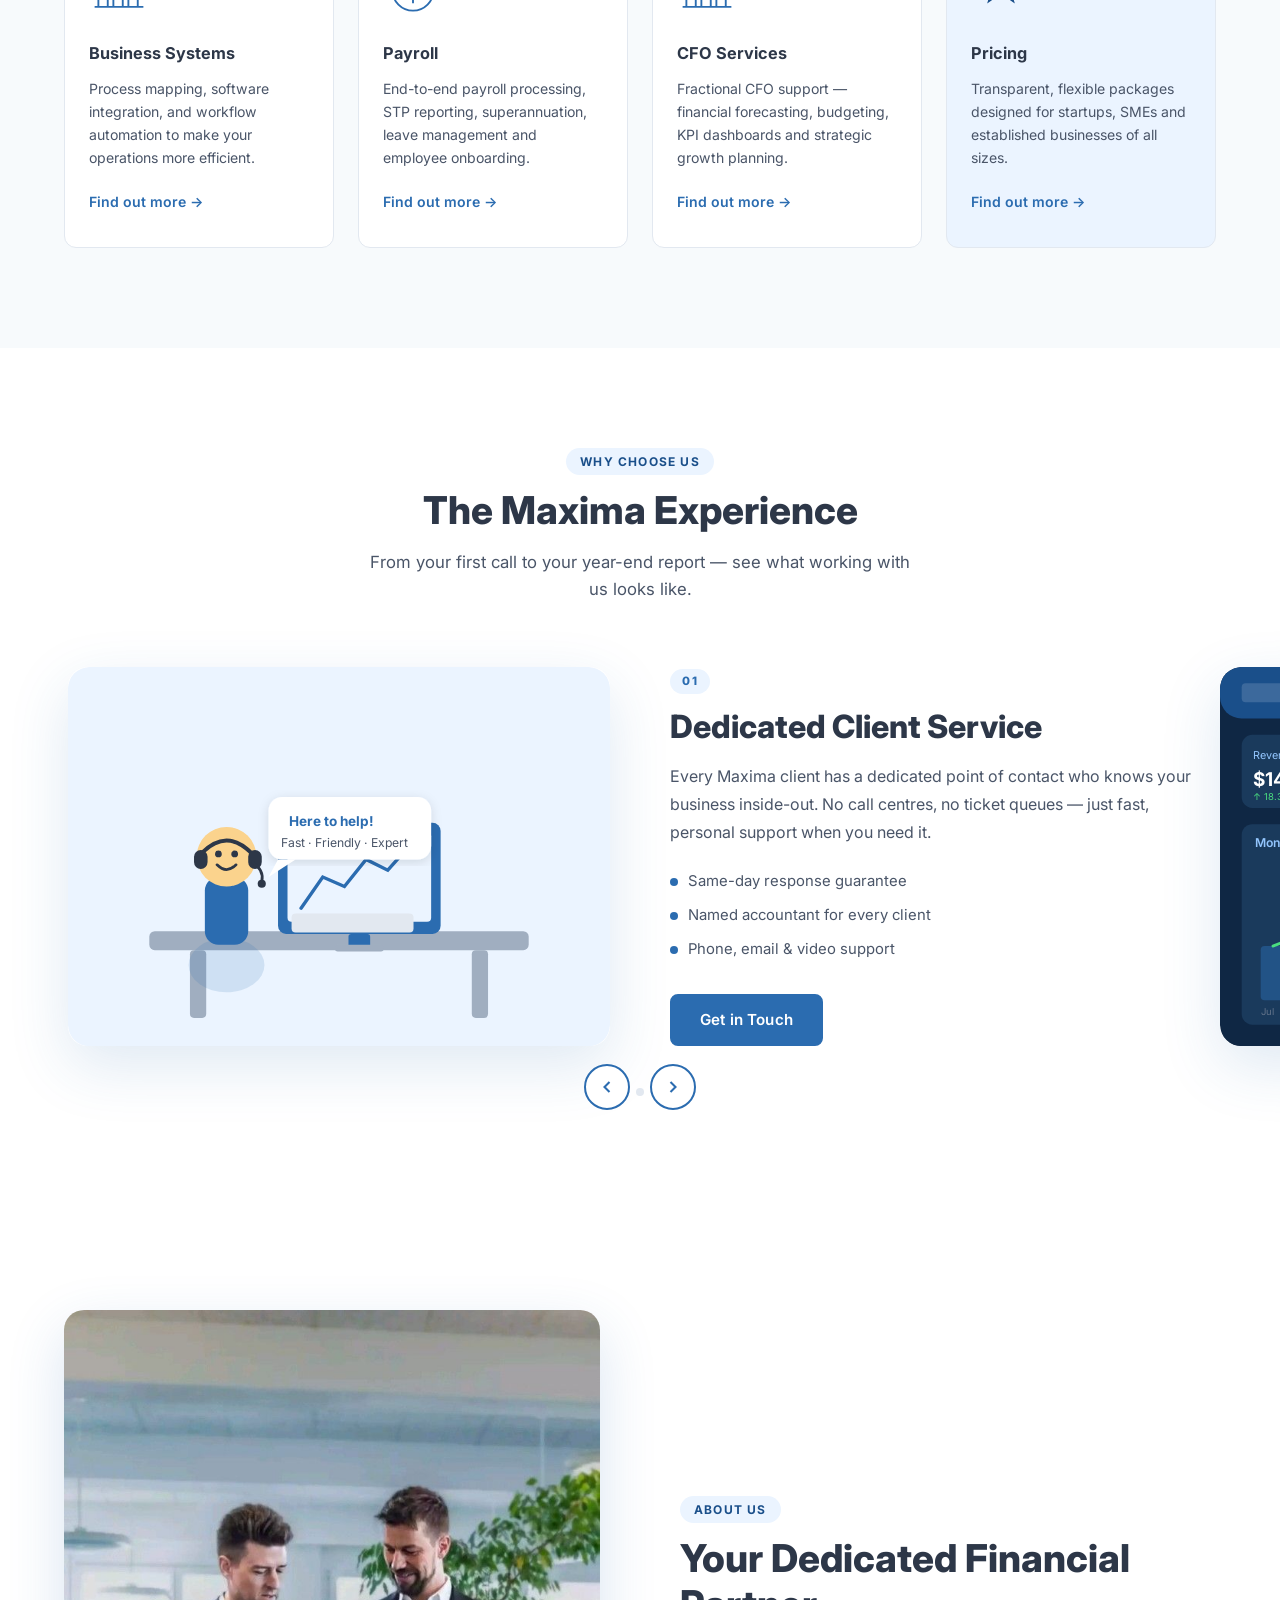
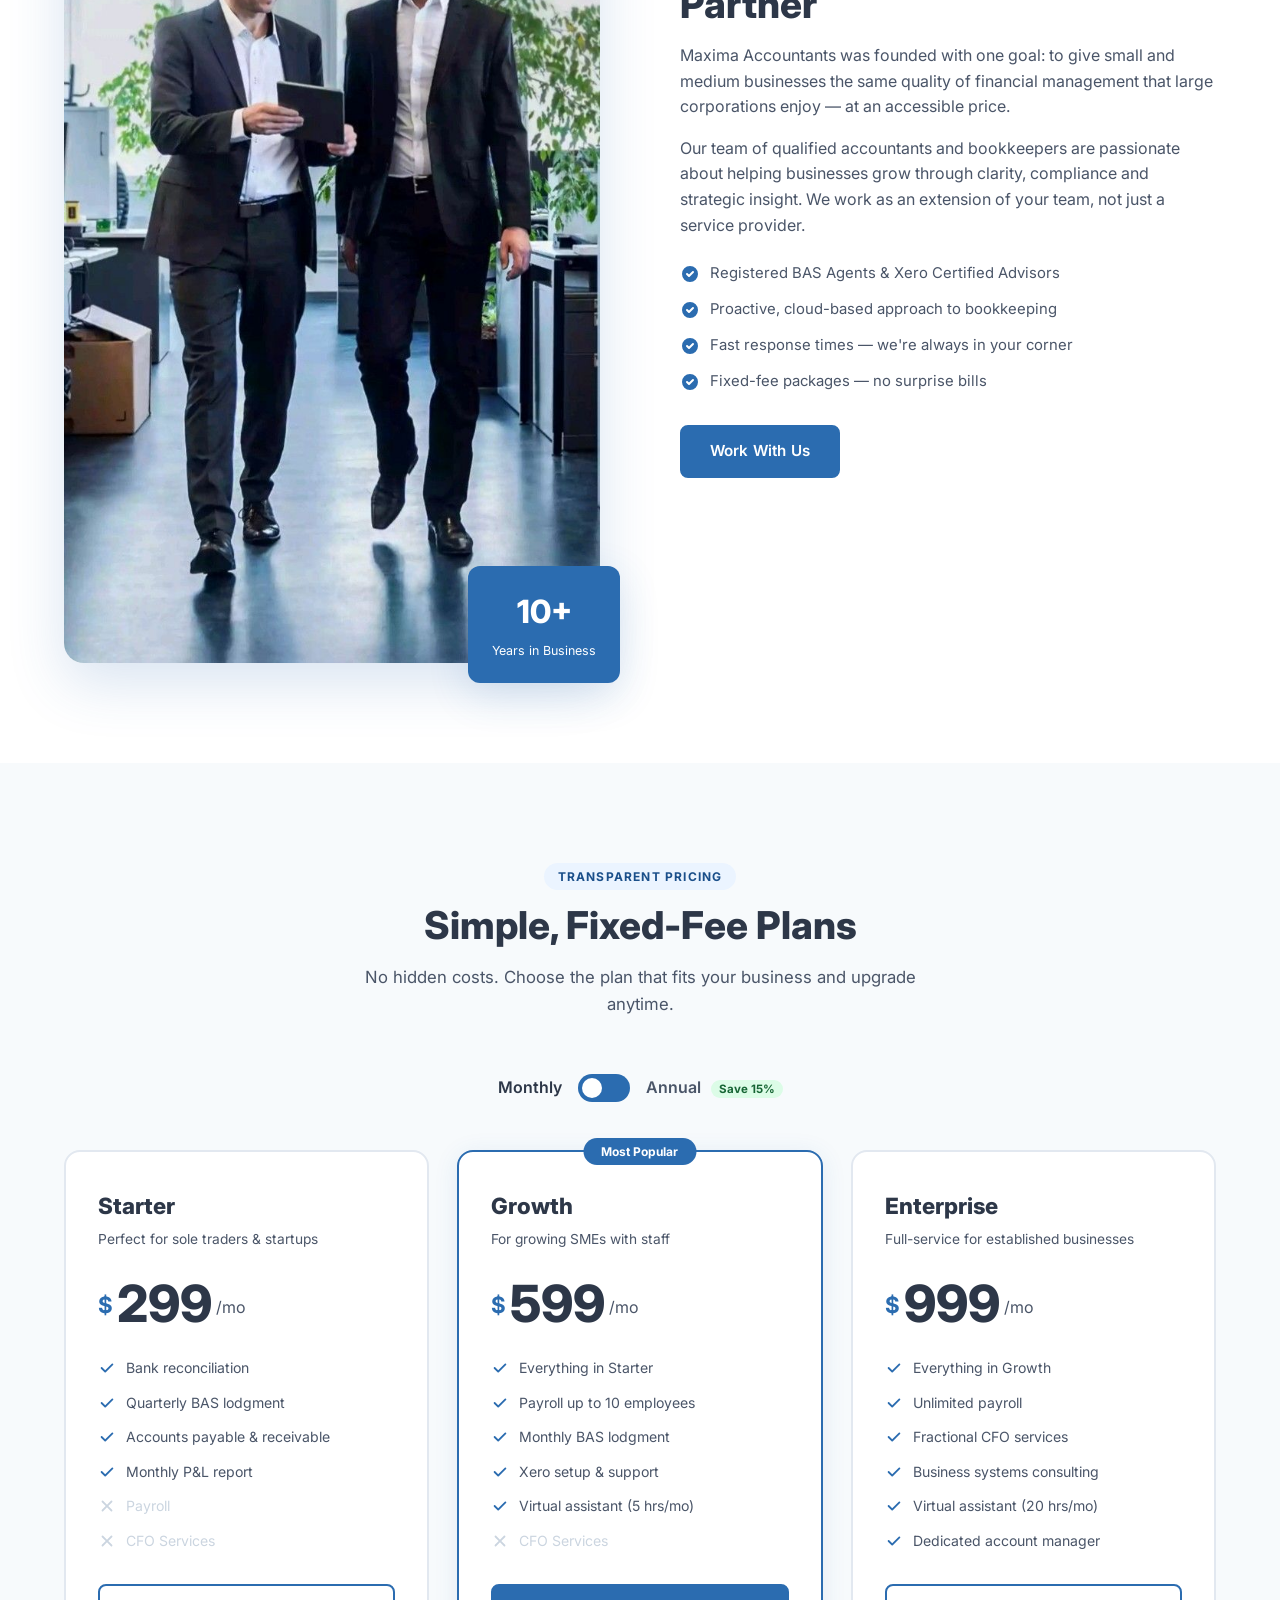
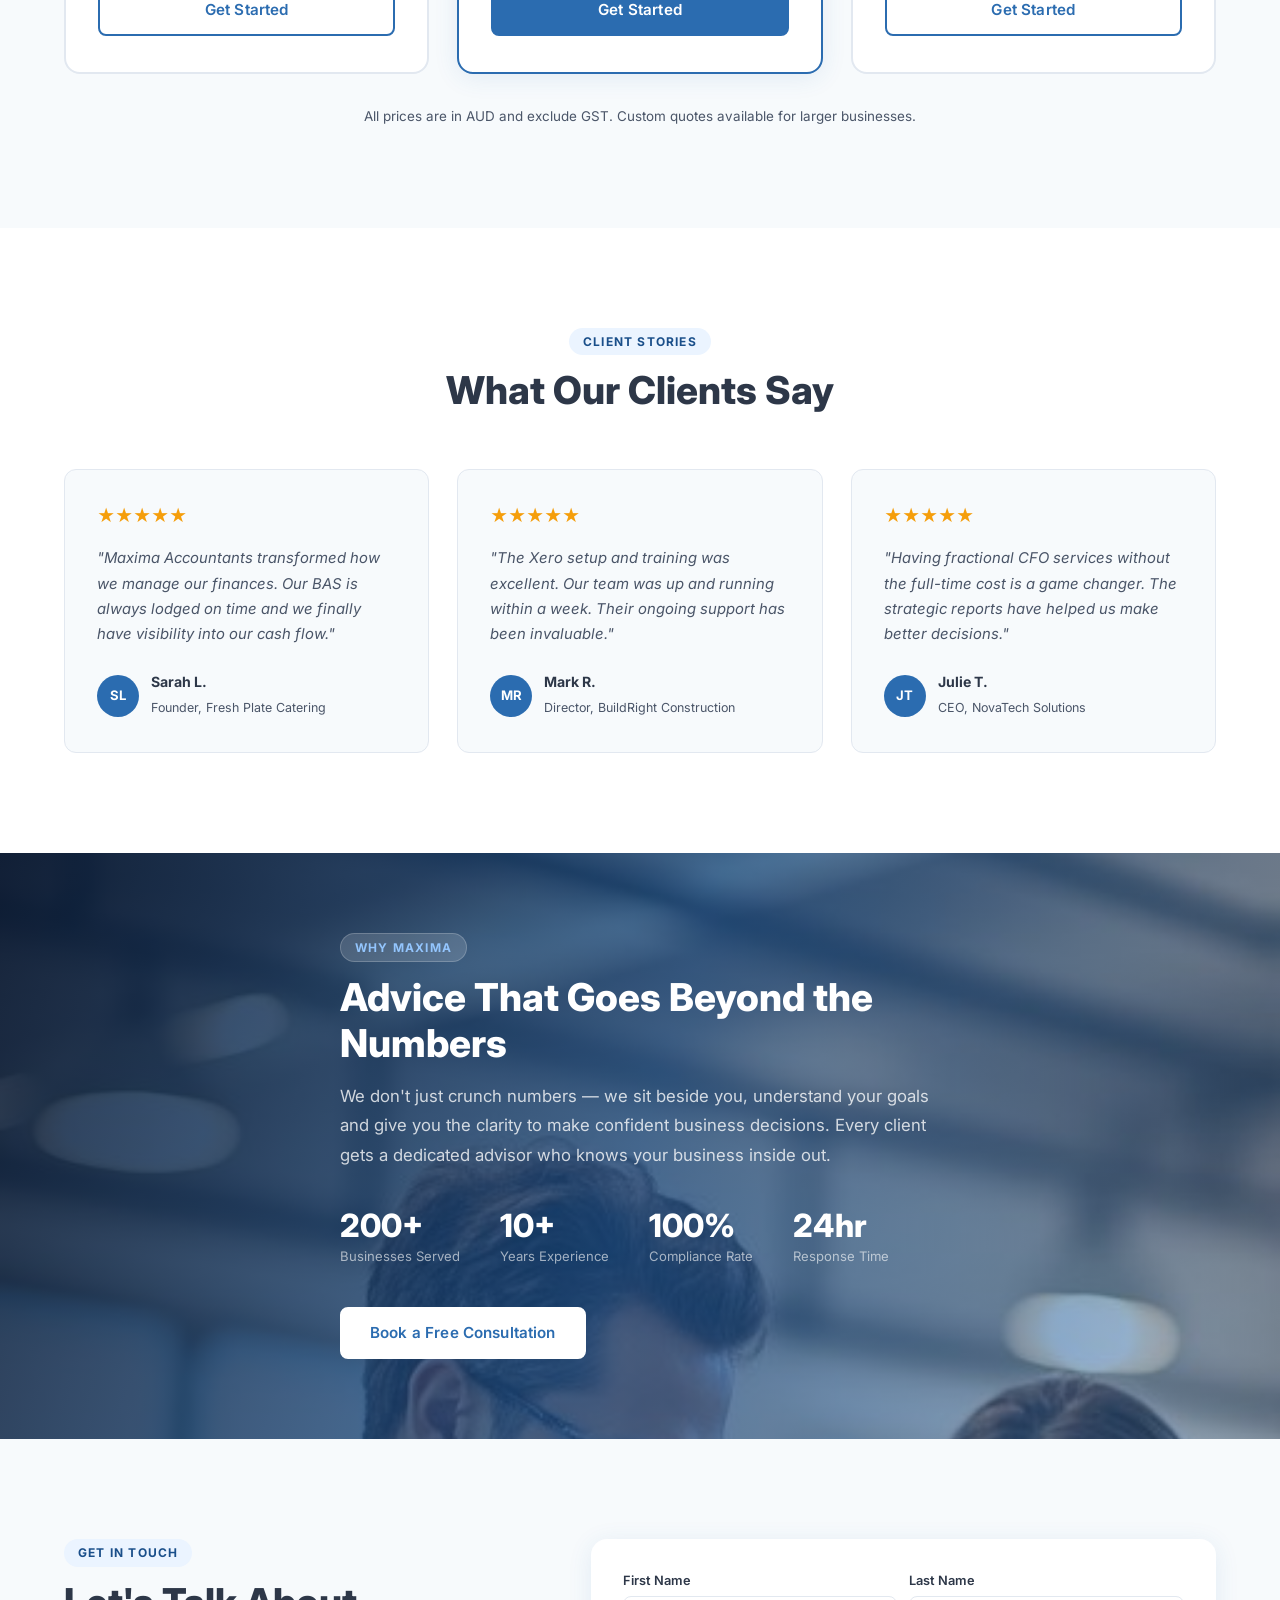
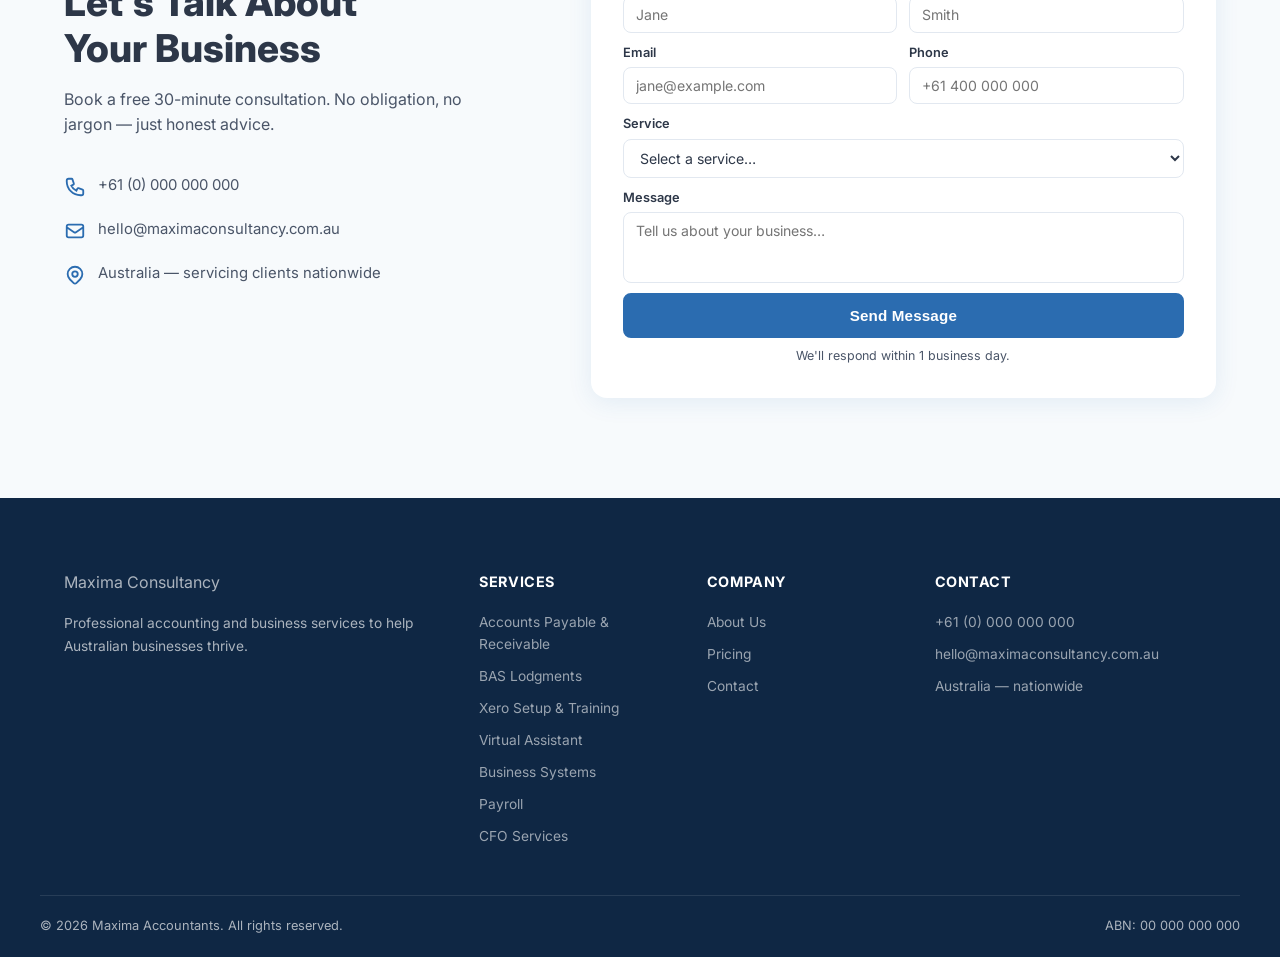
==== commit 530b40b0: "Remove floating hero cards (BAS Lodged, Payroll Processed, CFO Insights) Co-Authored-By: Claude Sonn" ====
--- a/index.html
+++ b/index.html
@@ -57,19 +57,6 @@
         <div class="hero__img-wrap">
           <img src="images/1.jpg" alt="Accountant reviewing financial reports on laptop" class="hero__photo"/>
           <div class="hero__img-overlay"></div>
-          <!-- floating cards over the image -->
-          <div class="hero__card hero__card--1">
-            <svg viewBox="0 0 24 24" fill="none" stroke="currentColor" stroke-width="1.5"><path d="M9 12h6m-6 4h6m2 5H7a2 2 0 01-2-2V5a2 2 0 012-2h5.586a1 1 0 01.707.293l5.414 5.414a1 1 0 01.293.707V19a2 2 0 01-2 2z"/></svg>
-            <div><strong>BAS Lodged</strong><small>On time, every time</small></div>
-          </div>
-          <div class="hero__card hero__card--2">
-            <svg viewBox="0 0 24 24" fill="none" stroke="currentColor" stroke-width="1.5"><path d="M12 8c-1.657 0-3 .895-3 2s1.343 2 3 2 3 .895 3 2-1.343 2-3 2m0-8c1.11 0 2.08.402 2.599 1M12 8V7m0 1v8m0 0v1m0-1c-1.11 0-2.08-.402-2.599-1M21 12a9 9 0 11-18 0 9 9 0 0118 0z"/></svg>
-            <div><strong>Payroll Processed</strong><small>Accurate &amp; compliant</small></div>
-          </div>
-          <div class="hero__card hero__card--3">
-            <svg viewBox="0 0 24 24" fill="none" stroke="currentColor" stroke-width="1.5"><path d="M9 19v-6a2 2 0 00-2-2H5a2 2 0 00-2 2v6a2 2 0 002 2h2a2 2 0 002-2zm0 0V9a2 2 0 012-2h2a2 2 0 012 2v10m-6 0a2 2 0 002 2h2a2 2 0 002-2m0 0V5a2 2 0 012-2h2a2 2 0 012 2v14a2 2 0 01-2 2h-2a2 2 0 01-2-2z"/></svg>
-            <div><strong>CFO Insights</strong><small>Strategic reporting</small></div>
-          </div>
         </div>
       </div>
     </div>
